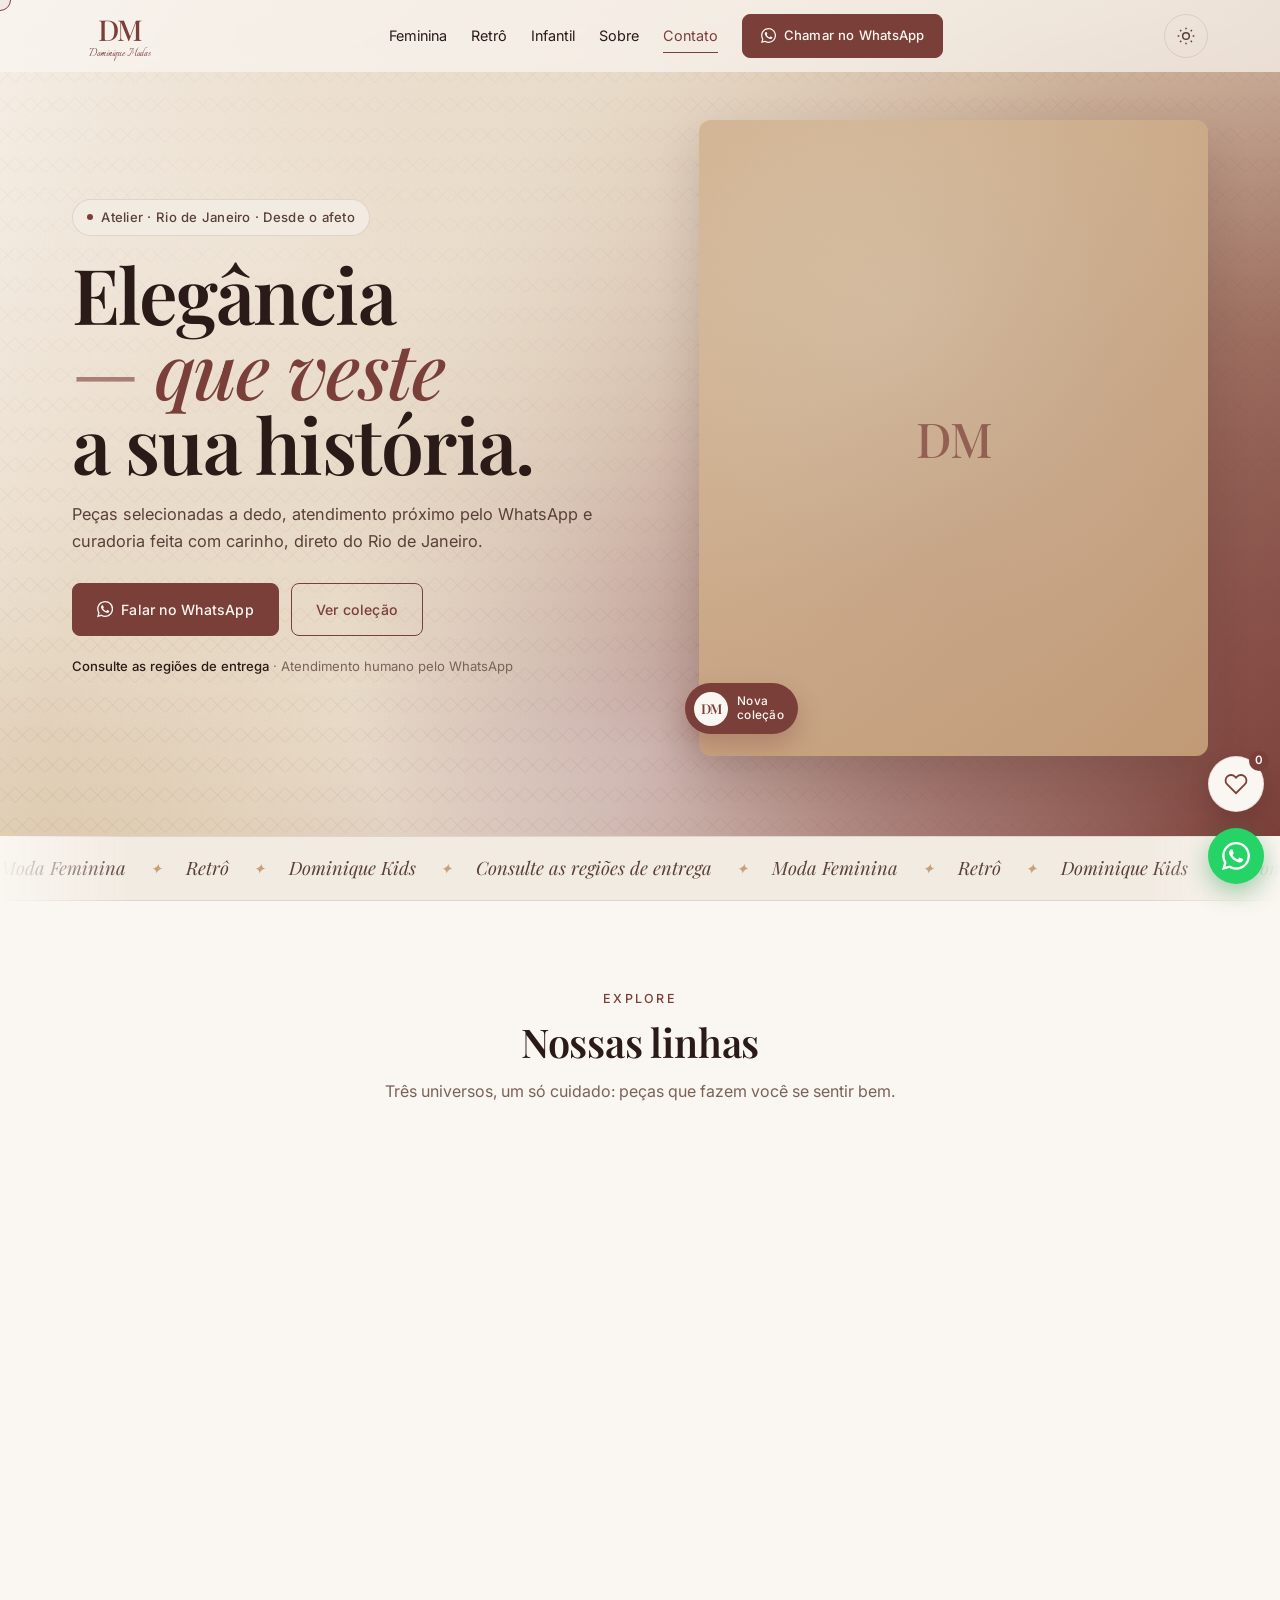
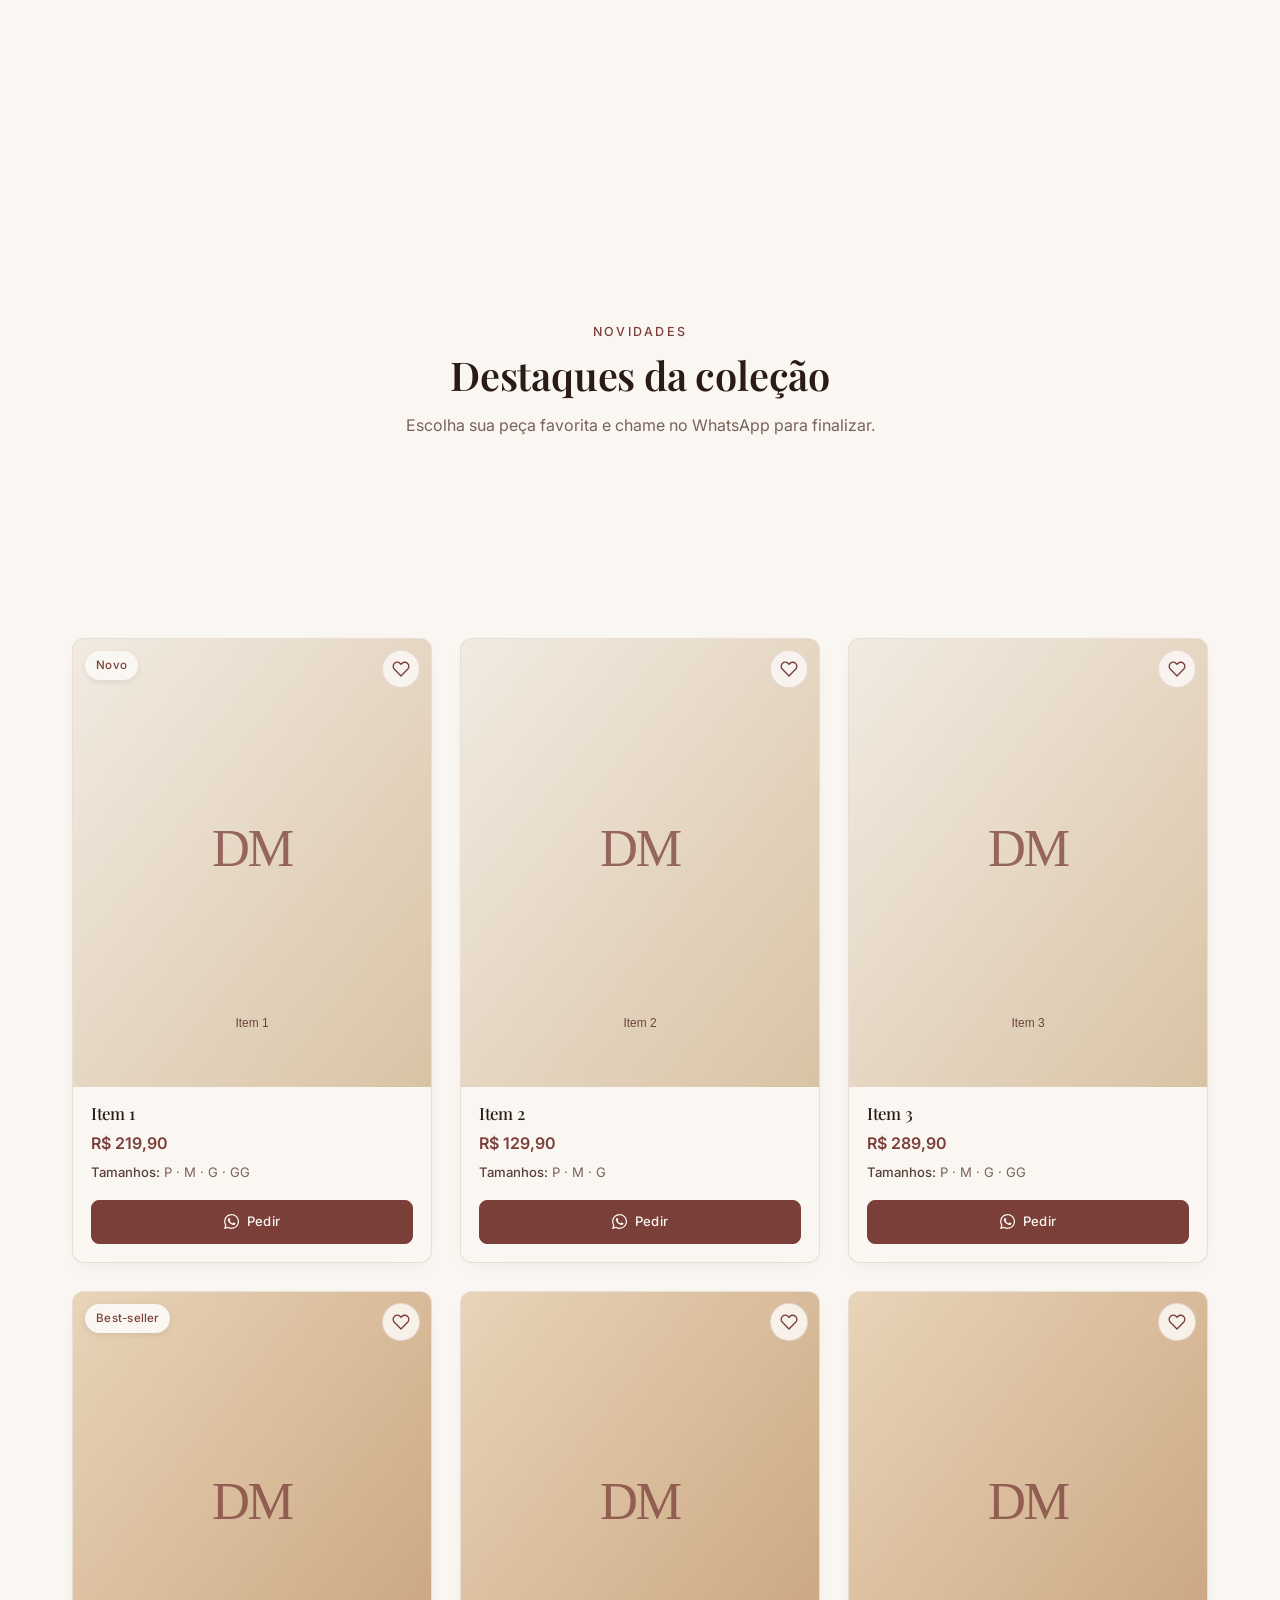
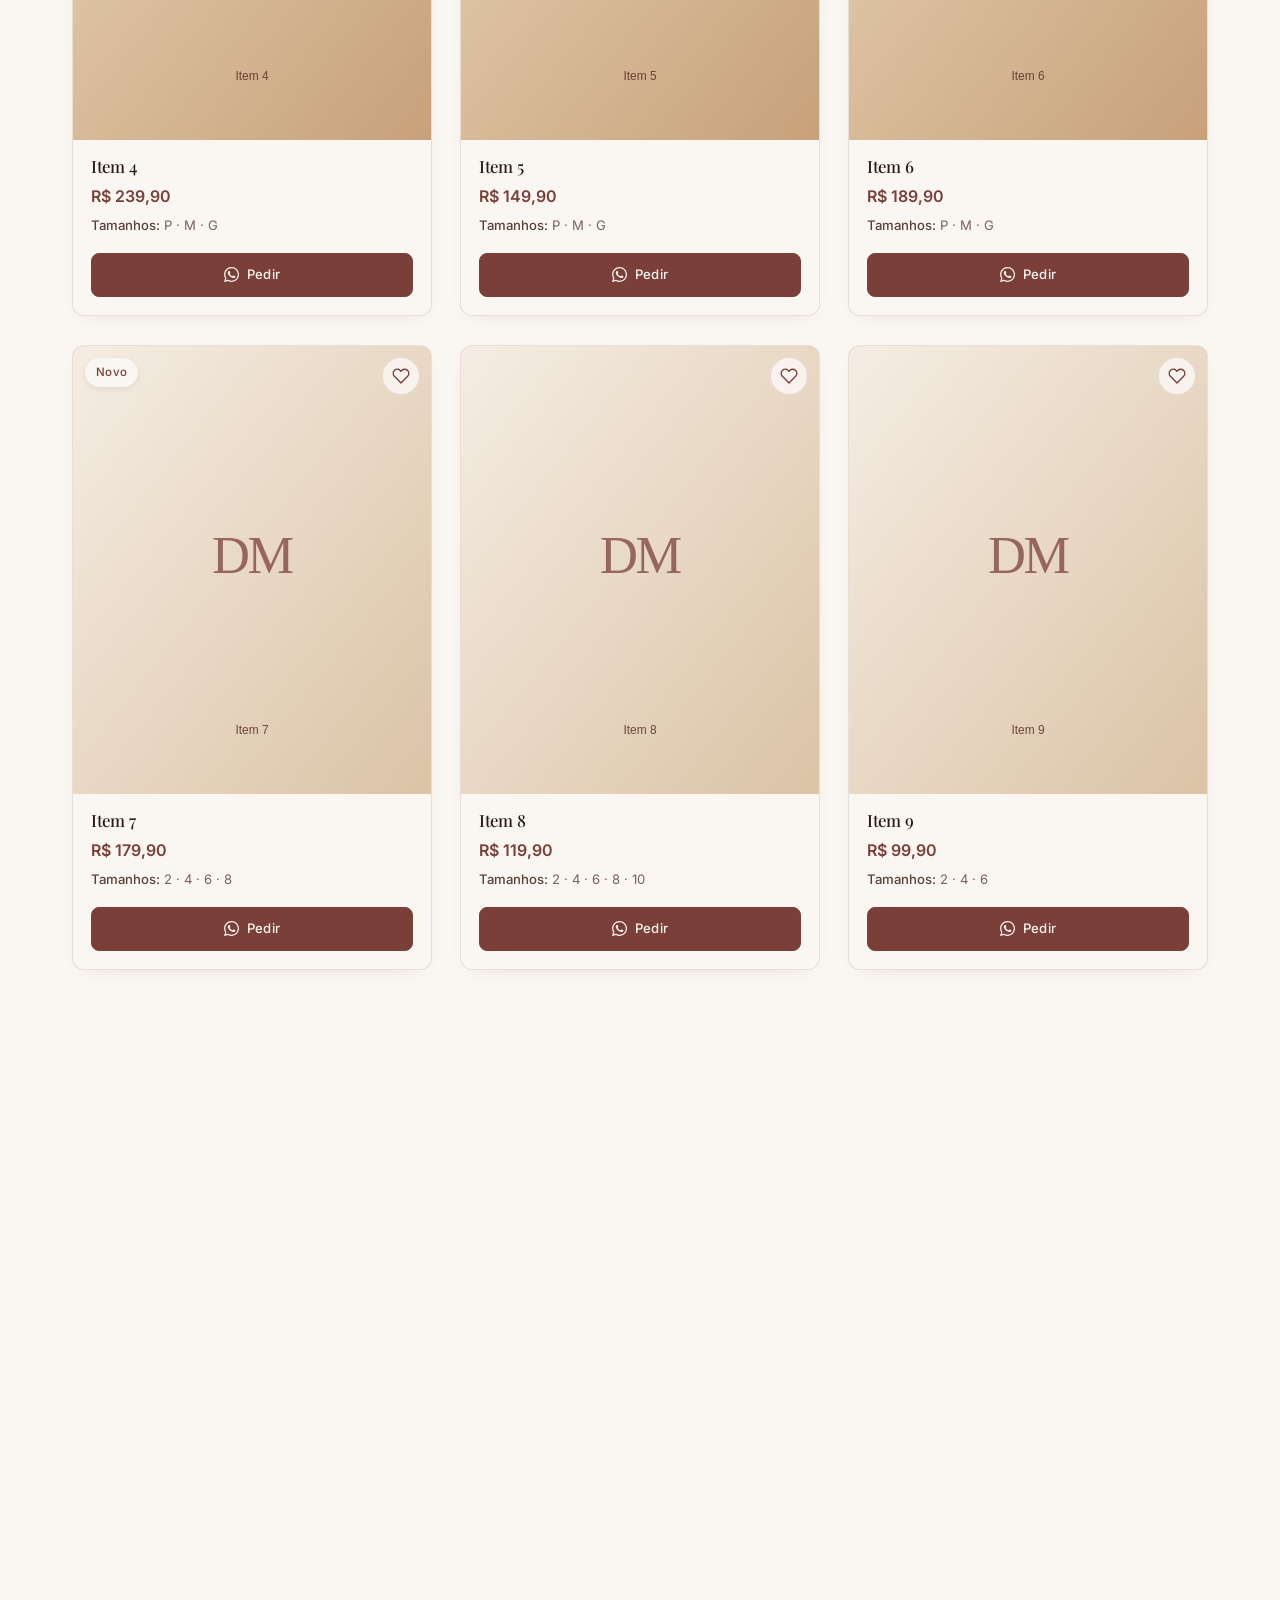
==== index.html @ 95601911 "Atualização 0.2" ====
<!DOCTYPE html>
<html lang="pt-BR" class="no-js">
<head>
  <meta charset="UTF-8">
  <meta name="viewport" content="width=device-width, initial-scale=1">
  <meta name="theme-color" content="#7B3F3A">

  <!-- CHECKLIST ANTES DE PUBLICAR
       [ ] Número do WhatsApp confirmado: (21) 98951-2181
       [ ] Fotos reais em /assets/ (WebP)
       [ ] products.json preenchido
       [ ] Depoimentos reais em #depoimentos
       [ ] Feed do Instagram com 6 fotos reais em #instagram
       [ ] Horário de atendimento em #contato
       [ ] Domínio próprio no canonical, OG e JSON-LD -->

  <title>Dominique Modas — Moda Feminina, Retrô e Kids no Rio de Janeiro</title>
  <meta name="description" content="Peças selecionadas de moda feminina, retrô e infantil. Atendimento próximo pelo WhatsApp e entrega sob consulta. Rio de Janeiro — RJ.">
  <link rel="canonical" href="https://camposeb.github.io/Dominique/">

  <link rel="icon" type="image/svg+xml" href="data:image/svg+xml,%3Csvg xmlns='http://www.w3.org/2000/svg' viewBox='0 0 64 64'%3E%3Crect width='64' height='64' rx='8' fill='%237B3F3A'/%3E%3Ctext x='32' y='42' text-anchor='middle' font-family='Georgia,serif' font-size='28' font-weight='600' fill='%23FAF6F1' letter-spacing='-1'%3EDM%3C/text%3E%3C/svg%3E">
  <link rel="apple-touch-icon" href="data:image/svg+xml,%3Csvg xmlns='http://www.w3.org/2000/svg' viewBox='0 0 64 64'%3E%3Crect width='64' height='64' rx='8' fill='%237B3F3A'/%3E%3Ctext x='32' y='42' text-anchor='middle' font-family='Georgia,serif' font-size='28' font-weight='600' fill='%23FAF6F1' letter-spacing='-1'%3EDM%3C/text%3E%3C/svg%3E">

  <!-- Open Graph / Facebook / WhatsApp -->
  <meta property="og:type" content="website">
  <meta property="og:locale" content="pt_BR">
  <meta property="og:site_name" content="Dominique Modas">
  <meta property="og:title" content="Dominique Modas — Elegância que veste a sua história">
  <meta property="og:description" content="Moda feminina, retrô e infantil com atendimento próximo pelo WhatsApp. Consulte as regiões de entrega.">
  <meta property="og:image" content="https://camposeb.github.io/Dominique/assets/og-dominique.jpg">
  <meta property="og:image:width" content="1200">
  <meta property="og:image:height" content="630">
  <meta property="og:url" content="https://camposeb.github.io/Dominique/">
  
  <!-- Twitter / X -->
  <meta name="twitter:card" content="summary_large_image">
  <meta name="twitter:title" content="Dominique Modas — Moda Feminina, Retrô e Kids">
  <meta name="twitter:description" content="Peças selecionadas, atendimento próximo e entrega sob consulta.">
  <meta name="twitter:image" content="https://camposeb.github.io/Dominique/assets/og-dominique.jpg">

  <link rel="preload" as="image" href="assets/hero.webp" fetchpriority="high">

  <link rel="preconnect" href="https://fonts.googleapis.com">
  <link rel="preconnect" href="https://fonts.gstatic.com" crossorigin>
  <link href="https://fonts.googleapis.com/css2?family=Italianno&family=Inter:wght@300;400;500;600&family=Playfair+Display:ital,wght@0,400;0,500;0,600;0,700;1,400;1,500&display=swap" rel="stylesheet">

  <link rel="stylesheet" href="style.css">
  <link rel="stylesheet" href="performance.css">

    <script>
    (function () {
      // Padrão: sempre claro, a menos que o usuário já tenha escolhido escuro antes
      var t = localStorage.getItem('dm-theme');
      if (t === 'dark') {
        document.documentElement.setAttribute('data-theme', 'dark');
      }
      document.documentElement.classList.replace('no-js', 'js');
    })();
  </script>

  <script type="application/ld+json">
  {
    "@context": "https://schema.org",
    "@type": "ClothingStore",
    "name": "Dominique Modas",
    "alternateName": "Dominique Kids",
    "description": "Loja de moda feminina, retrô e infantil. Atendimento pelo WhatsApp e entrega sob consulta.",
    "url": "https://camposeb.github.io/Dominique/",
    "telephone": "+55 21 98951-2181",
    "image": "https://camposeb.github.io/Dominique/assets/og-dominique.jpg",
    "address": {
      "@type": "PostalAddress",
      "addressLocality": "Rio de Janeiro",
      "addressRegion": "RJ",
      "addressCountry": "BR"
    },
    "areaServed": "BR",
    "sameAs": [
      "https://www.instagram.com/dominique.modas/",
      "https://www.facebook.com/dominiquekids"
    ]
  }
  </script>
</head>
<body>

<a class="skip-link" href="#conteudo">Ir para o conteúdo</a>

<div class="progress" id="progress" aria-hidden="true"></div>

<div class="cursor" id="cursor" aria-hidden="true">
  <span class="cursor__label"></span>
</div>

<!-- ===== HEADER ===== -->
<header class="header" id="topo">
  <div class="container header__inner">
    <a href="#inicio" class="brand" aria-label="Dominique Modas — voltar ao início">
      <svg class="brand__mark" viewBox="0 0 140 84" aria-hidden="true" focusable="false">
        <defs>
          <linearGradient id="metal-grad" x1="0" y1="0" x2="0" y2="1">
            <stop offset="0"   stop-color="#F0D3B0"/>
            <stop offset=".45" stop-color="#C9A377"/>
            <stop offset="1"   stop-color="#8A5C3F"/>
          </linearGradient>
        </defs>
        <text x="70" y="50" text-anchor="middle" class="brand__dm" fill="url(#metal-grad)">DM</text>
        <text x="70" y="72" text-anchor="middle" class="brand__script">Dominique Modas</text>
      </svg>
    </a>

    <nav class="nav" id="menu" aria-label="Menu principal">
      <ul class="nav__list">
        <li><a href="#produtos" data-goto-cat="feminina" data-nav>Feminina</a></li>
        <li><a href="#produtos" data-goto-cat="retro" data-nav>Retrô</a></li>
        <li><a href="#produtos" data-goto-cat="infantil" data-nav>Infantil</a></li>
        <li><a href="#sobre" data-nav>Sobre</a></li>
        <li><a href="#contato" data-nav>Contato</a></li>
      </ul>
      <a class="btn btn--primary nav__cta" href="https://wa.me/5521989512181"
         data-wa data-wa-mensagem="Olá! Vi o site da Dominique Modas e gostaria de saber mais."
         target="_blank" rel="noopener noreferrer">
        <svg class="icone-wa" aria-hidden="true" viewBox="0 0 24 24"><path fill="currentColor" d="M17.47 14.38c-.3-.15-1.76-.87-2.03-.97-.27-.1-.47-.15-.67.15-.2.3-.77.97-.94 1.16-.17.2-.35.22-.64.08-.3-.15-1.25-.46-2.39-1.48-.88-.79-1.48-1.76-1.65-2.06-.17-.3-.02-.46.13-.6.13-.14.3-.35.45-.52.15-.17.2-.3.3-.5.1-.2.05-.37-.03-.52-.07-.15-.67-1.61-.92-2.21-.24-.58-.49-.5-.67-.51-.17-.01-.37-.01-.57-.01-.2 0-.52.07-.79.37-.27.3-1.04 1.02-1.04 2.48 0 1.46 1.07 2.88 1.21 3.07.15.2 2.1 3.2 5.08 4.49.71.31 1.26.49 1.69.62.71.23 1.36.2 1.87.12.57-.09 1.76-.72 2.01-1.41.25-.7.25-1.29.17-1.41-.07-.12-.27-.2-.57-.35M12.05 21.79h-.01a9.87 9.87 0 0 1-5.03-1.38l-.36-.21-3.74.98 1-3.65-.24-.37a9.86 9.86 0 0 1-1.51-5.26c0-5.45 4.44-9.88 9.89-9.88 2.64 0 5.12 1.03 6.99 2.9a9.83 9.83 0 0 1 2.89 6.99c0 5.45-4.44 9.88-9.88 9.88m8.41-18.3A11.82 11.82 0 0 0 12.05 0C5.5 0 .16 5.34.16 11.9c0 2.1.55 4.14 1.59 5.94L.06 24l6.31-1.65a11.88 11.88 0 0 0 5.68 1.45h.01c6.55 0 11.89-5.34 11.89-11.9a11.82 11.82 0 0 0-3.48-8.41"/></svg>
        Chamar no WhatsApp
      </a>
    </nav>

    <div class="header__actions">
      <button class="theme-toggle" id="theme-toggle" type="button"
              aria-label="Alternar tema claro e escuro" aria-pressed="false">
        <svg class="icon-sun" viewBox="0 0 24 24" fill="none" stroke="currentColor" stroke-width="1.8" aria-hidden="true"><circle cx="12" cy="12" r="4"/><path d="M12 2v2M12 20v2M4.9 4.9l1.4 1.4M17.7 17.7l1.4 1.4M2 12h2M20 12h2M4.9 19.1l1.4-1.4M17.7 6.3l1.4-1.4"/></svg>
        <svg class="icon-moon" viewBox="0 0 24 24" fill="none" stroke="currentColor" stroke-width="1.8" aria-hidden="true"><path d="M21 12.8A9 9 0 1 1 11.2 3a7 7 0 0 0 9.8 9.8z"/></svg>
      </button>

      <button class="menu-toggle" type="button" aria-expanded="false" aria-controls="menu" aria-label="Abrir menu">
        <span></span><span></span><span></span>
      </button>
    </div>
  </div>
</header>

<main id="conteudo">

  <!-- ===== HERO ===== -->
  <section class="hero" id="inicio">
    <canvas class="silk-canvas" id="silk-canvas" aria-hidden="true"></canvas>
    <div class="hero__fallback" aria-hidden="true"></div>
    <div class="hero__veil" aria-hidden="true"></div>

    <div class="container hero__grid">
      <div class="hero__text">
        <p class="hero__eyebrow">
          <span class="dot" aria-hidden="true"></span>
          Atelier · Rio de Janeiro · Desde o afeto
        </p>
        <h1 class="hero__title">
          <span class="hero__line">Elegância</span>
          <span class="hero__line hero__line--italic">que veste</span>
          <span class="hero__line">a sua história.</span>
        </h1>
        <p class="hero__sub">
          Peças selecionadas a dedo, atendimento próximo pelo WhatsApp e curadoria
          feita com carinho, direto do Rio de Janeiro.
        </p>
        <div class="hero__actions">
          <a class="btn btn--primary" href="https://wa.me/5521989512181"
             data-wa data-wa-mensagem="Olá! Vi o site da Dominique Modas e gostaria de saber mais sobre as peças."
             target="_blank" rel="noopener noreferrer">
            <svg class="icone-wa" aria-hidden="true" viewBox="0 0 24 24"><path fill="currentColor" d="M17.47 14.38c-.3-.15-1.76-.87-2.03-.97-.27-.1-.47-.15-.67.15-.2.3-.77.97-.94 1.16-.17.2-.35.22-.64.08-.3-.15-1.25-.46-2.39-1.48-.88-.79-1.48-1.76-1.65-2.06-.17-.3-.02-.46.13-.6.13-.14.3-.35.45-.52.15-.17.2-.3.3-.5.1-.2.05-.37-.03-.52-.07-.15-.67-1.61-.92-2.21-.24-.58-.49-.5-.67-.51-.17-.01-.37-.01-.57-.01-.2 0-.52.07-.79.37-.27.3-1.04 1.02-1.04 2.48 0 1.46 1.07 2.88 1.21 3.07.15.2 2.1 3.2 5.08 4.49.71.31 1.26.49 1.69.62.71.23 1.36.2 1.87.12.57-.09 1.76-.72 2.01-1.41.25-.7.25-1.29.17-1.41-.07-.12-.27-.2-.57-.35M12.05 21.79h-.01a9.87 9.87 0 0 1-5.03-1.38l-.36-.21-3.74.98 1-3.65-.24-.37a9.86 9.86 0 0 1-1.51-5.26c0-5.45 4.44-9.88 9.89-9.88 2.64 0 5.12 1.03 6.99 2.9a9.83 9.83 0 0 1 2.89 6.99c0 5.45-4.44 9.88-9.88 9.88m8.41-18.3A11.82 11.82 0 0 0 12.05 0C5.5 0 .16 5.34.16 11.9c0 2.1.55 4.14 1.59 5.94L.06 24l6.31-1.65a11.88 11.88 0 0 0 5.68 1.45h.01c6.55 0 11.89-5.34 11.89-11.9a11.82 11.82 0 0 0-3.48-8.41"/></svg>
            Falar no WhatsApp
          </a>
          <a class="btn btn--ghost" href="#produtos">Ver coleção</a>
        </div>
        <p class="hero__note">
          <strong>Consulte as regiões de entrega</strong> · Atendimento humano pelo WhatsApp
        </p>
      </div>

      <div class="hero__media">
        <div class="hero__photo">
          <img src="assets/hero.webp" alt="Seleção de peças da Dominique Modas sobre fundo neutro"
               width="800" height="1000" fetchpriority="high" decoding="async"
               onerror="this.parentElement.classList.add('is-fallback');this.remove();">
        </div>
        <div class="hero__badge" aria-hidden="true">
          <span class="hero__badge-dm">DM</span>
          <span class="hero__badge-txt">Nova<br>coleção</span>
        </div>
      </div>
    </div>
  </section>

  <!-- Marquee -->
  <div class="marquee" aria-hidden="true">
    <div class="marquee__track">
      <span>Moda Feminina</span><span class="sep">✦</span>
      <span>Retrô</span><span class="sep">✦</span>
      <span>Dominique Kids</span><span class="sep">✦</span>
      <span>Consulte as regiões de entrega</span><span class="sep">✦</span>
      <span>Moda Feminina</span><span class="sep">✦</span>
      <span>Retrô</span><span class="sep">✦</span>
      <span>Dominique Kids</span><span class="sep">✦</span>
      <span>Consulte as regiões de entrega</span><span class="sep">✦</span>
    </div>
  </div>

  <!-- ===== CATEGORIAS ===== -->
  <section class="categories" id="categorias">
    <div class="container">
      <header class="section-head reveal">
        <p class="section-eyebrow">Explore</p>
        <h2 class="section-title">Nossas linhas</h2>
        <p class="section-sub">Três universos, um só cuidado: peças que fazem você se sentir bem.</p>
      </header>

      <div class="categories__grid">
        <a class="cat-card reveal" href="#produtos" data-goto-cat="feminina">
          <div class="cat-card__media">
            <img src="assets/cat-feminina.webp" alt="Moda feminina"
                 width="600" height="750" loading="lazy" decoding="async"
                 onerror="this.parentElement.classList.add('is-fallback');this.remove();">
          </div>
          <div class="cat-card__body">
            <span class="cat-card__label">01 — Feminina</span>
            <h3 class="cat-card__title">Moda Feminina</h3>
            <p class="cat-card__desc">Peças atemporais para o dia a dia e ocasiões especiais.</p>
            <span class="cat-card__arrow" aria-hidden="true">→</span>
          </div>
        </a>

        <a class="cat-card reveal" href="#produtos" data-goto-cat="retro">
          <div class="cat-card__media">
            <img src="assets/cat-retro.webp" alt="Moda retrô"
                 width="600" height="750" loading="lazy" decoding="async"
                 onerror="this.parentElement.classList.add('is-fallback');this.remove();">
          </div>
          <div class="cat-card__body">
            <span class="cat-card__label">02 — Retrô</span>
            <h3 class="cat-card__title">Moda Retrô</h3>
            <p class="cat-card__desc">Inspiração anos 50, 60 e 70 com toque contemporâneo.</p>
            <span class="cat-card__arrow" aria-hidden="true">→</span>
          </div>
        </a>

        <a class="cat-card reveal" href="#produtos" data-goto-cat="infantil">
          <div class="cat-card__media">
            <img src="assets/cat-infantil.webp" alt="Moda infantil Dominique Kids"
                 width="600" height="750" loading="lazy" decoding="async"
                 onerror="this.parentElement.classList.add('is-fallback');this.remove();">
          </div>
          <div class="cat-card__body">
            <span class="cat-card__label">03 — Kids</span>
            <h3 class="cat-card__title">Dominique Kids</h3>
            <p class="cat-card__desc">Conforto e charme para os pequenos brilharem.</p>
            <span class="cat-card__arrow" aria-hidden="true">→</span>
          </div>
        </a>
      </div>
    </div>
  </section>

  <!-- ===== PRODUTOS ===== -->
  <section class="products" id="produtos">
    <div class="container">
      <header class="section-head reveal">
        <p class="section-eyebrow">Novidades</p>
        <h2 class="section-title">Destaques da coleção</h2>
        <p class="section-sub">Escolha sua peça favorita e chame no WhatsApp para finalizar.</p>
      </header>

      <div class="filters reveal" role="group" aria-label="Filtros de produtos">
        <div class="filters__group">
          <span class="filters__label" id="filtro-cat">Categoria</span>
          <div class="filters__pills" role="group" aria-labelledby="filtro-cat">
            <button class="pill is-active" type="button" data-cat="all" aria-pressed="true">Todos</button>
            <button class="pill" type="button" data-cat="feminina" aria-pressed="false">Feminina</button>
            <button class="pill" type="button" data-cat="retro" aria-pressed="false">Retrô</button>
            <button class="pill" type="button" data-cat="infantil" aria-pressed="false">Infantil</button>
          </div>
        </div>
        <div class="filters__group">
          <span class="filters__label" id="filtro-tam">Tamanho</span>
          <div class="filters__pills" role="group" aria-labelledby="filtro-tam">
            <button class="pill pill--sm is-active" type="button" data-size="all" aria-pressed="true">Todos</button>
            <button class="pill pill--sm" type="button" data-size="P" aria-pressed="false">P</button>
            <button class="pill pill--sm" type="button" data-size="M" aria-pressed="false">M</button>
            <button class="pill pill--sm" type="button" data-size="G" aria-pressed="false">G</button>
            <button class="pill pill--sm" type="button" data-size="GG" aria-pressed="false">GG</button>
            <button class="pill pill--sm" type="button" data-size="2" aria-pressed="false">2</button>
            <button class="pill pill--sm" type="button" data-size="4" aria-pressed="false">4</button>
            <button class="pill pill--sm" type="button" data-size="6" aria-pressed="false">6</button>
            <button class="pill pill--sm" type="button" data-size="8" aria-pressed="false">8</button>
            <button class="pill pill--sm" type="button" data-size="10" aria-pressed="false">10</button>
          </div>
        </div>
        <p class="filters__count" id="contador" aria-live="polite"></p>
      </div>

      <div class="products__grid" id="products-grid"></div>
      <p class="products__empty" id="vazio" hidden>
        Nenhuma peça combina com esses filtros.
        <button type="button" class="link" data-reset>Limpar filtros</button>
      </p>
    </div>
  </section>

  <!-- ===== LOOKBOOK ===== -->
  <section class="lookbook" id="lookbook">
    <div class="container lookbook__head reveal">
      <p class="section-eyebrow">Lookbook</p>
      <h2 class="section-title section-title--left">Histórias da coleção</h2>
      <p class="section-sub section-sub--left">Arraste para o lado e descubra cada capítulo.</p>
    </div>

    <div class="lookbook__track" id="lookbook-track">
      <article class="look reveal">
        <div class="look__media">
          <img src="assets/look-1.webp" alt="Look editorial 01"
               width="800" height="1000" loading="lazy" decoding="async"
               onerror="this.parentElement.classList.add('is-fallback');this.remove();">
        </div>
        <div class="look__caption">
          <span class="look__num">01</span>
          <p class="look__name">Look 01</p>
          <a class="look__cta" href="https://wa.me/5521989512181"
             data-wa data-wa-mensagem="Olá! Vi o lookbook da Dominique Modas e gostaria de saber mais sobre o Look 01."
             target="_blank" rel="noopener noreferrer">Pedir essa peça →</a>
        </div>
      </article>

      <article class="look reveal">
        <div class="look__media">
          <img src="assets/look-2.webp" alt="Look editorial 02"
               width="800" height="1000" loading="lazy" decoding="async"
               onerror="this.parentElement.classList.add('is-fallback');this.remove();">
        </div>
        <div class="look__caption">
          <span class="look__num">02</span>
          <p class="look__name">Look 02</p>
          <a class="look__cta" href="https://wa.me/5521989512181"
             data-wa data-wa-mensagem="Olá! Vi o lookbook da Dominique Modas e gostaria de saber mais sobre o Look 02."
             target="_blank" rel="noopener noreferrer">Pedir essa peça →</a>
        </div>
      </article>

      <article class="look reveal">
        <div class="look__media">
          <img src="assets/look-3.webp" alt="Look editorial 03"
               width="800" height="1000" loading="lazy" decoding="async"
               onerror="this.parentElement.classList.add('is-fallback');this.remove();">
        </div>
        <div class="look__caption">
          <span class="look__num">03</span>
          <p class="look__name">Look 03</p>
          <a class="look__cta" href="https://wa.me/5521989512181"
             data-wa data-wa-mensagem="Olá! Vi o lookbook da Dominique Modas e gostaria de saber mais sobre o Look 03."
             target="_blank" rel="noopener noreferrer">Pedir essa peça →</a>
        </div>
      </article>

      <article class="look reveal">
        <div class="look__media">
          <img src="assets/look-4.webp" alt="Look editorial 04"
               width="800" height="1000" loading="lazy" decoding="async"
               onerror="this.parentElement.classList.add('is-fallback');this.remove();">
        </div>
        <div class="look__caption">
          <span class="look__num">04</span>
          <p class="look__name">Look 04</p>
          <a class="look__cta" href="https://wa.me/5521989512181"
             data-wa data-wa-mensagem="Olá! Vi o lookbook da Dominique Modas e gostaria de saber mais sobre o Look 04."
             target="_blank" rel="noopener noreferrer">Pedir essa peça →</a>
        </div>
      </article>
    </div>
    <div class="lookbook__hint" aria-hidden="true">← Arraste →</div>
  </section>

  <!-- ===== SOBRE ===== -->
  <section class="about" id="sobre">
    <div class="container about__grid">
      <div class="about__media reveal">
        <img src="assets/sobre.webp" alt="Detalhe de tecido e costura fina"
             width="700" height="875" loading="lazy" decoding="async"
             onerror="this.parentElement.classList.add('is-fallback');this.remove();">
      </div>
      <div class="about__text reveal">
        <p class="section-eyebrow">Nossa história</p>
        <h2 class="section-title section-title--left">Feita com cuidado, peça por peça.</h2>
        <p>
          A Dominique Modas nasceu do desejo de vestir bem com afeto. Cada peça é
          escolhida pensando em quem vai usá-la: no caimento, na qualidade do tecido
          e na história que ela vai contar.
        </p>
        <p>
          Do Rio de Janeiro, atendemos clientes com um atendimento próximo —
          da escolha do tamanho à combinação do envio com você.
        </p>
        <ul class="values">
          <li>
            <span class="values__num" aria-hidden="true">01</span>
            <div>
              <strong>Curadoria próxima</strong>
              <p>Você fala com a gente pelo WhatsApp. Sem robô, sem complicação.</p>
            </div>
          </li>
          <li>
            <span class="values__num" aria-hidden="true">02</span>
            <div>
              <strong>Peças selecionadas</strong>
              <p>Cada item da coleção passa pelo nosso olhar antes de chegar até você.</p>
            </div>
          </li>
          <li>
            <span class="values__num" aria-hidden="true">03</span>
            <div>
              <strong>Entrega sob consulta</strong>
              <p>Consulte pelo WhatsApp as regiões atendidas e as condições de envio.</p>
            </div>
          </li>
        </ul>
      </div>
    </div>
  </section>

  <!-- ===== COMO COMPRAR ===== -->
  <section class="how" id="como">
    <div class="container">
      <header class="section-head reveal">
        <p class="section-eyebrow">Simples assim</p>
        <h2 class="section-title">Como comprar</h2>
        <p class="section-sub">Do escolher ao receber, em três passos.</p>
      </header>
      <ol class="steps">
        <li class="step reveal">
          <span class="step__num" aria-hidden="true">01</span>
          <h3 class="step__title">Escolha suas peças</h3>
          <p class="step__desc">Navegue pela coleção e anote as peças que ama — com o tamanho desejado.</p>
        </li>
        <li class="step reveal">
          <span class="step__num" aria-hidden="true">02</span>
          <h3 class="step__title">Chame no WhatsApp</h3>
          <p class="step__desc">Clique em "Pedir no WhatsApp" ou mande uma mensagem contando o que você quer.</p>
        </li>
        <li class="step reveal">
          <span class="step__num" aria-hidden="true">03</span>
          <h3 class="step__title">Receba em casa</h3>
          <p class="step__desc">Combinamos pagamento e envio. Sua peça chega embalada e pronta para usar.</p>
        </li>
      </ol>
    </div>
  </section>

  <!-- ===== DEPOIMENTOS ===== -->
  <section class="testimonials" id="depoimentos">
    <div class="container">
      <header class="section-head reveal">
        <p class="section-eyebrow">Quem já comprou</p>
        <h2 class="section-title">O que dizem por aí</h2>
      </header>
      <div class="testimonials__track" id="testimonials-track">
        <figure class="testimonial reveal">
          <blockquote>"[EDITAR AQUI — depoimento real de cliente]"</blockquote>
          <figcaption>— [Nome da cliente], [cidade]</figcaption>
        </figure>
        <figure class="testimonial reveal">
          <blockquote>"[EDITAR AQUI — depoimento real de cliente]"</blockquote>
          <figcaption>— [Nome da cliente], [cidade]</figcaption>
        </figure>
        <figure class="testimonial reveal">
          <blockquote>"[EDITAR AQUI — depoimento real de cliente]"</blockquote>
          <figcaption>— [Nome da cliente], [cidade]</figcaption>
        </figure>
      </div>
    </div>
  </section>

  <!-- ===== INSTAGRAM ===== -->
  <section class="insta" id="instagram">
    <div class="container">
      <header class="section-head reveal">
        <p class="section-eyebrow">Nos bastidores</p>
        <h2 class="section-title">Siga @dominique.modas</h2>
        <p class="section-sub">Novidades, lançamentos e looks do dia no Instagram.</p>
      </header>
      <div class="insta__grid">
        <a class="insta__item reveal" href="https://www.instagram.com/dominique.modas/" target="_blank" rel="noopener noreferrer" aria-label="Ver no Instagram">
          <img src="assets/insta-1.webp" alt="Post do Instagram Dominique Modas" loading="lazy" decoding="async" width="400" height="400" onerror="this.parentElement.classList.add('is-fallback');this.remove();">
          <span class="insta__icon" aria-hidden="true">◎</span>
        </a>
        <a class="insta__item reveal" href="https://www.instagram.com/dominique.modas/" target="_blank" rel="noopener noreferrer" aria-label="Ver no Instagram">
          <img src="assets/insta-2.webp" alt="Post do Instagram Dominique Modas" loading="lazy" decoding="async" width="400" height="400" onerror="this.parentElement.classList.add('is-fallback');this.remove();">
          <span class="insta__icon" aria-hidden="true">◎</span>
        </a>
        <a class="insta__item reveal" href="https://www.instagram.com/dominique.modas/" target="_blank" rel="noopener noreferrer" aria-label="Ver no Instagram">
          <img src="assets/insta-3.webp" alt="Post do Instagram Dominique Modas" loading="lazy" decoding="async" width="400" height="400" onerror="this.parentElement.classList.add('is-fallback');this.remove();">
          <span class="insta__icon" aria-hidden="true">◎</span>
        </a>
        <a class="insta__item reveal" href="https://www.instagram.com/dominique.modas/" target="_blank" rel="noopener noreferrer" aria-label="Ver no Instagram">
          <img src="assets/insta-4.webp" alt="Post do Instagram Dominique Modas" loading="lazy" decoding="async" width="400" height="400" onerror="this.parentElement.classList.add('is-fallback');this.remove();">
          <span class="insta__icon" aria-hidden="true">◎</span>
        </a>
        <a class="insta__item reveal" href="https://www.instagram.com/dominique.modas/" target="_blank" rel="noopener noreferrer" aria-label="Ver no Instagram">
          <img src="assets/insta-5.webp" alt="Post do Instagram Dominique Modas" loading="lazy" decoding="async" width="400" height="400" onerror="this.parentElement.classList.add('is-fallback');this.remove();">
          <span class="insta__icon" aria-hidden="true">◎</span>
        </a>
        <a class="insta__item reveal" href="https://www.instagram.com/dominique.modas/" target="_blank" rel="noopener noreferrer" aria-label="Ver no Instagram">
          <img src="assets/insta-6.webp" alt="Post do Instagram Dominique Modas" loading="lazy" decoding="async" width="400" height="400" onerror="this.parentElement.classList.add('is-fallback');this.remove();">
          <span class="insta__icon" aria-hidden="true">◎</span>
        </a>
      </div>
    </div>
  </section>

  <!-- ===== CONTATO ===== -->
  <section class="contact" id="contato">
    <div class="container contact__grid">
      <div class="contact__text reveal">
        <p class="section-eyebrow">Fale com a gente</p>
        <h2 class="section-title section-title--left">Vamos conversar sobre o seu próximo look?</h2>
        <p>Chame no WhatsApp para tirar dúvidas, ver mais fotos ou fechar o pedido. A gente responde com carinho.</p>
        <a class="btn btn--primary btn--lg" href="https://wa.me/5521989512181"
           data-wa data-wa-mensagem="Olá! Vi o site da Dominique Modas e gostaria de conversar sobre uma peça."
           target="_blank" rel="noopener noreferrer">
          <svg class="icone-wa" aria-hidden="true" viewBox="0 0 24 24"><path fill="currentColor" d="M17.47 14.38c-.3-.15-1.76-.87-2.03-.97-.27-.1-.47-.15-.67.15-.2.3-.77.97-.94 1.16-.17.2-.35.22-.64.08-.3-.15-1.25-.46-2.39-1.48-.88-.79-1.48-1.76-1.65-2.06-.17-.3-.02-.46.13-.6.13-.14.3-.35.45-.52.15-.17.2-.3.3-.5.1-.2.05-.37-.03-.52-.07-.15-.67-1.61-.92-2.21-.24-.58-.49-.5-.67-.51-.17-.01-.37-.01-.57-.01-.2 0-.52.07-.79.37-.27.3-1.04 1.02-1.04 2.48 0 1.46 1.07 2.88 1.21 3.07.15.2 2.1 3.2 5.08 4.49.71.31 1.26.49 1.69.62.71.23 1.36.2 1.87.12.57-.09 1.76-.72 2.01-1.41.25-.7.25-1.29.17-1.41-.07-.12-.27-.2-.57-.35M12.05 21.79h-.01a9.87 9.87 0 0 1-5.03-1.38l-.36-.21-3.74.98 1-3.65-.24-.37a9.86 9.86 0 0 1-1.51-5.26c0-5.45 4.44-9.88 9.89-9.88 2.64 0 5.12 1.03 6.99 2.9a9.83 9.83 0 0 1 2.89 6.99c0 5.45-4.44 9.88-9.88 9.88m8.41-18.3A11.82 11.82 0 0 0 12.05 0C5.5 0 .16 5.34.16 11.9c0 2.1.55 4.14 1.59 5.94L.06 24l6.31-1.65a11.88 11.88 0 0 0 5.68 1.45h.01c6.55 0 11.89-5.34 11.89-11.9a11.82 11.82 0 0 0-3.48-8.41"/></svg>
          Chamar no WhatsApp
        </a>
      </div>

      <ul class="contact__list reveal">
        <li>
          <span class="contact__icon" aria-hidden="true">
            <svg viewBox="0 0 24 24" fill="none" stroke="currentColor" stroke-width="1.6" stroke-linecap="round" stroke-linejoin="round"><path d="M22 16.9v3a2 2 0 0 1-2.2 2 19.8 19.8 0 0 1-8.6-3.1 19.5 19.5 0 0 1-6-6A19.8 19.8 0 0 1 2.1 4.2 2 2 0 0 1 4.1 2h3a2 2 0 0 1 2 1.7c.1 1 .4 1.9.7 2.8a2 2 0 0 1-.5 2.1L8 10a16 16 0 0 0 6 6l1.4-1.3a2 2 0 0 1 2.1-.5c.9.3 1.8.6 2.8.7a2 2 0 0 1 1.7 2z"/></svg>
          </span>
          <div><strong>WhatsApp</strong><a href="https://wa.me/5521989512181" target="_blank" rel="noopener noreferrer">(21) 98951-2181</a></div>
        </li>
        <li>
          <span class="contact__icon" aria-hidden="true">
            <svg viewBox="0 0 24 24" fill="none" stroke="currentColor" stroke-width="1.6" stroke-linecap="round" stroke-linejoin="round"><rect x="3" y="3" width="18" height="18" rx="5"/><circle cx="12" cy="12" r="4"/><circle cx="17" cy="7" r="1" fill="currentColor" stroke="none"/></svg>
          </span>
          <div><strong>Instagram</strong><a href="https://www.instagram.com/dominique.modas/" target="_blank" rel="noopener noreferrer">@dominique.modas</a></div>
        </li>
        <li>
          <span class="contact__icon" aria-hidden="true">
            <svg viewBox="0 0 24 24" fill="none" stroke="currentColor" stroke-width="1.6" stroke-linecap="round" stroke-linejoin="round"><path d="M18 2h-3a5 5 0 0 0-5 5v3H7v4h3v8h4v-8h3l1-4h-4V7a1 1 0 0 1 1-1h3z"/></svg>
          </span>
          <div><strong>Facebook</strong><a href="https://www.facebook.com/dominiquekids" target="_blank" rel="noopener noreferrer">Dominique Kids</a></div>
        </li>
        <li>
          <span class="contact__icon" aria-hidden="true">
            <svg viewBox="0 0 24 24" fill="none" stroke="currentColor" stroke-width="1.6" stroke-linecap="round" stroke-linejoin="round"><path d="M12 21s7-6.2 7-11a7 7 0 1 0-14 0c0 4.8 7 11 7 11z"/><circle cx="12" cy="10" r="2.5"/></svg>
          </span>
          <div><strong>Atendimento</strong><p>Rio de Janeiro — RJ<br>Consulte as regiões de entrega pelo WhatsApp</p></div>
        </li>
        <li>
          <span class="contact__icon" aria-hidden="true">
            <svg viewBox="0 0 24 24" fill="none" stroke="currentColor" stroke-width="1.6" stroke-linecap="round" stroke-linejoin="round"><circle cx="12" cy="12" r="9"/><path d="M12 7v5l3 2"/></svg>
          </span>
          <div><strong>Horário</strong><p>[EDITAR AQUI — horário de atendimento]</p></div>
        </li>
      </ul>
    </div>
  </section>

</main>

<!-- ===== RODAPÉ ===== -->
<footer class="footer">
  <div class="footer__inner container">
    <div class="footer__brand">
      <svg class="footer__mark" viewBox="0 0 140 84" aria-hidden="true" focusable="false">
        <defs>
          <linearGradient id="metal-grad-footer" x1="0" y1="0" x2="0" y2="1">
            <stop offset="0"   stop-color="#F0D3B0"/>
            <stop offset=".45" stop-color="#C9A377"/>
            <stop offset="1"   stop-color="#8A5C3F"/>
          </linearGradient>
        </defs>
        <text x="70" y="50" text-anchor="middle" class="brand__dm" fill="url(#metal-grad-footer)">DM</text>
        <text x="70" y="72" text-anchor="middle" class="brand__script">Dominique Modas</text>
      </svg>
      <p class="footer__tag">Elegância que veste a sua história.</p>
    </div>

    <nav class="footer__nav" aria-label="Links rápidos">
      <h4>Navegue</h4>
      <a href="#produtos" data-goto-cat="feminina">Feminina</a>
      <a href="#produtos" data-goto-cat="retro">Retrô</a>
      <a href="#produtos" data-goto-cat="infantil">Infantil</a>
      <a href="#sobre">Sobre</a>
      <a href="#contato">Contato</a>
    </nav>

    <div class="footer__contact">
      <h4>Fale com a gente</h4>
      <a href="https://wa.me/5521989512181" target="_blank" rel="noopener noreferrer">WhatsApp (21) 98951-2181</a>
      <a href="https://www.instagram.com/dominique.modas/" target="_blank" rel="noopener noreferrer">@dominique.modas</a>
      <a href="https://www.facebook.com/dominiquekids" target="_blank" rel="noopener noreferrer">Facebook — Dominique Kids</a>
    </div>
  </div>
  <div class="footer__base container">
    <p>© <span id="ano">2026</span> Dominique Modas · Todos os direitos reservados.</p>
  </div>
</footer>

<button class="fav-float" id="fav-float" type="button" aria-label="Ver minha lista de favoritos">
  <svg viewBox="0 0 24 24" fill="none" stroke="currentColor" stroke-width="1.8" aria-hidden="true">
    <path d="M20.84 4.61a5.5 5.5 0 0 0-7.78 0L12 5.67l-1.06-1.06a5.5 5.5 0 0 0-7.78 7.78l1.06 1.06L12 21.23l7.78-7.78 1.06-1.06a5.5 5.5 0 0 0 0-7.78z"/>
  </svg>
  <span class="fav-float__count" id="fav-count" aria-live="polite">0</span>
</button>

<a class="wa-float" href="https://wa.me/5521989512181"
   data-wa data-wa-mensagem="Olá! Vi o site da Dominique Modas e gostaria de saber mais."
   target="_blank" rel="noopener noreferrer"
   aria-label="Falar com a Dominique Modas no WhatsApp">
  <svg aria-hidden="true" viewBox="0 0 24 24"><path fill="currentColor" d="M17.47 14.38c-.3-.15-1.76-.87-2.03-.97-.27-.1-.47-.15-.67.15-.2.3-.77.97-.94 1.16-.17.2-.35.22-.64.08-.3-.15-1.25-.46-2.39-1.48-.88-.79-1.48-1.76-1.65-2.06-.17-.3-.02-.46.13-.6.13-.14.3-.35.45-.52.15-.17.2-.3.3-.5.1-.2.05-.37-.03-.52-.07-.15-.67-1.61-.92-2.21-.24-.58-.49-.5-.67-.51-.17-.01-.37-.01-.57-.01-.2 0-.52.07-.79.37-.27.3-1.04 1.02-1.04 2.48 0 1.46 1.07 2.88 1.21 3.07.15.2 2.1 3.2 5.08 4.49.71.31 1.26.49 1.69.62.71.23 1.36.2 1.87.12.57-.09 1.76-.72 2.01-1.41.25-.7.25-1.29.17-1.41-.07-.12-.27-.2-.57-.35M12.05 21.79h-.01a9.87 9.87 0 0 1-5.03-1.38l-.36-.21-3.74.98 1-3.65-.24-.37a9.86 9.86 0 0 1-1.51-5.26c0-5.45 4.44-9.88 9.89-9.88 2.64 0 5.12 1.03 6.99 2.9a9.83 9.83 0 0 1 2.89 6.99c0 5.45-4.44 9.88-9.88 9.88m8.41-18.3A11.82 11.82 0 0 0 12.05 0C5.5 0 .16 5.34.16 11.9c0 2.1.55 4.14 1.59 5.94L.06 24l6.31-1.65a11.88 11.88 0 0 0 5.68 1.45h.01c6.55 0 11.89-5.34 11.89-11.9a11.82 11.82 0 0 0-3.48-8.41"/></svg>
</a>

<dialog class="modal" id="quick-view" aria-labelledby="qv-name">
  <div class="modal__inner">
    <button class="modal__close" type="button" data-close aria-label="Fechar">×</button>
    <div class="modal__body" id="qv-body"></div>
  </div>
</dialog>

<dialog class="modal" id="fav-modal" aria-labelledby="fav-title">
  <div class="modal__inner">
    <button class="modal__close" type="button" data-close aria-label="Fechar">×</button>
    <h2 class="modal__title" id="fav-title">Sua lista de favoritos</h2>
    <div class="modal__body" id="fav-body">
      <p class="fav-empty">Você ainda não favoritou nenhuma peça. Toque no coração dos produtos que ama.</p>
    </div>
  </div>
</dialog>

<script src="script.js" defer></script>
<script src="fundo.js" defer></script>
</body>
</html>
---- style.css ----
/* ============================================================
   DOMINIQUE MODAS — style.css
   Mobile-first. Paleta terrosa, tipografia serif + sans.
   Seções:
     1. Variáveis          2. Reset/base        3. Tipografia
     4. Botões             5. Header            6. Hero
     7. Seções (base)      8. Categorias        9. Produtos + filtros
     10. Sobre             11. Como comprar     12. Depoimentos
     13. Instagram         14. Contato          15. Rodapé
     16. WhatsApp float    17. Utilitários      18. Responsivo
     19. Reduzir movimento
     -- extensões "Atelier do Futuro" --
     20. Tema dark         21. Botão de tema    22. Progresso + cursor
     23. Hero com shader   24. Tipografia editorial
     25. Glassmorphism     26. Tilt 3D          27. Fav nos cards
     28. Marquee           29. Lookbook         30. Testimonial carrossel
     31. Modal             32. Favoritos flutuantes
     33. View Transitions  34. Reduzir movimento (extensões)
   ============================================================ */

/* ------------------------------------------------------------
   1. VARIÁVEIS
   ------------------------------------------------------------ */
:root {
  --terra:       #7B3F3A;
  --terra-esc:   #5A2C28;
  --terra-cl:    #9B5750;
  --creme:       #FAF6F1;
  --creme-2:     #F2EBE2;
  --areia:       #D9C3A5;
  --areia-esc:   #C7A17A;
  --texto:       #2A1A18;
  --texto-med:   #5A4038;
  --texto-suave: #7A6259;
  --linha:       rgba(123, 63, 58, 0.14);
  --linha-2:     rgba(123, 63, 58, 0.28);
  --wa:          #25d366;
  --wa-esc:      #128c3e;

  --fonte-titulo: 'Playfair Display', Georgia, 'Times New Roman', serif;
  --fonte-corpo:  'Inter', system-ui, -apple-system, 'Segoe UI', sans-serif;
  --fonte-script: 'Italianno', 'Cormorant Garamond', cursive;

  --container: 1200px;
  --raio: 12px;
  --raio-sm: 8px;
  --header-alt: 72px;
  --trans: 0.25s cubic-bezier(0.22, 0.61, 0.36, 1);
  --secao-pad: clamp(3rem, 7vw, 5.5rem);

  --herringbone: url("data:image/svg+xml,%3Csvg xmlns='http://www.w3.org/2000/svg' width='80' height='40' viewBox='0 0 80 40'%3E%3Cg fill='none' stroke='%237B3F3A' stroke-width='0.9'%3E%3Cpath d='M0 30L20 10L40 30L60 10L80 30'/%3E%3Cpath d='M0 10L20 30L40 10L60 30L80 10'/%3E%3C/g%3E%3C/svg%3E");

  --herringbone-cream: url("data:image/svg+xml,%3Csvg xmlns='http://www.w3.org/2000/svg' width='80' height='40' viewBox='0 0 80 40'%3E%3Cg fill='none' stroke='%23FAF6F1' stroke-width='0.9'%3E%3Cpath d='M0 30L20 10L40 30L60 10L80 30'/%3E%3Cpath d='M0 10L20 30L40 10L60 30L80 10'/%3E%3C/g%3E%3C/svg%3E");
}

/* ------------------------------------------------------------
   2. RESET & BASE
   ------------------------------------------------------------ */
*, *::before, *::after { box-sizing: border-box; margin: 0; padding: 0; }

html {
  scroll-behavior: smooth;
  scroll-padding-top: var(--header-alt);
  -webkit-text-size-adjust: 100%;
}

body {
  font-family: var(--fonte-corpo);
  font-weight: 400;
  font-size: clamp(0.95rem, 0.92rem + 0.15vw, 1.02rem);
  line-height: 1.65;
  color: var(--texto);
  background: var(--creme);
  -webkit-font-smoothing: antialiased;
  overflow-x: hidden;
  min-height: 100svh;
}

img { max-width: 100%; height: auto; display: block; }
a { color: inherit; text-decoration: none; }
button { font: inherit; color: inherit; background: none; border: none; cursor: pointer; }
ul, ol { list-style: none; }

::selection { background: var(--terra); color: var(--creme); }

:focus-visible {
  outline: 2px solid var(--terra);
  outline-offset: 3px;
  border-radius: 4px;
}

/* ------------------------------------------------------------
   3. TIPOGRAFIA
   ------------------------------------------------------------ */
h1, h2, h3, h4 {
  font-family: var(--fonte-titulo);
  font-weight: 600;
  line-height: 1.15;
  color: var(--texto);
  letter-spacing: -0.005em;
}

.section-eyebrow {
  font-family: var(--fonte-corpo);
  font-size: 0.78rem;
  font-weight: 500;
  text-transform: uppercase;
  letter-spacing: 0.18em;
  color: var(--terra);
  margin-bottom: 0.6rem;
}

.section-title {
  font-size: clamp(1.6rem, 1.2rem + 1.6vw, 2.6rem);
  margin-bottom: 0.75rem;
  text-wrap: balance;
}
.section-title--left { text-align: left; }

.section-sub {
  color: var(--texto-suave);
  font-size: 1rem;
  max-width: 560px;
  margin: 0 auto;
}
.section-sub--left { text-align: left; margin: 0; }

.section-head {
  text-align: center;
  margin-bottom: 2.5rem;
}
.section-head .section-title { margin-bottom: 0.85rem; }

/* ------------------------------------------------------------
   4. BOTÕES
   ------------------------------------------------------------ */
.btn {
  display: inline-flex;
  align-items: center;
  justify-content: center;
  gap: 0.5rem;
  min-height: 48px;
  padding: 0.85rem 1.5rem;
  font-family: var(--fonte-corpo);
  font-size: 0.88rem;
  font-weight: 500;
  letter-spacing: 0.015em;
  border-radius: var(--raio-sm);
  cursor: pointer;
  text-align: center;
  white-space: nowrap;
  transition: transform var(--trans), box-shadow var(--trans),
              background-color var(--trans), color var(--trans),
              border-color var(--trans);
}
.btn--primary {
  background: var(--terra);
  color: var(--creme);
  border: 1px solid var(--terra);
}
.btn--primary:hover {
  background: var(--terra-esc);
  border-color: var(--terra-esc);
  transform: translateY(-1px);
  box-shadow: 0 8px 20px rgba(123, 63, 58, 0.25);
}
.btn--ghost {
  background: transparent;
  color: var(--terra);
  border: 1px solid var(--terra);
}
.btn--ghost:hover {
  background: var(--terra);
  color: var(--creme);
  transform: translateY(-1px);
}
.btn--lg { padding: 1rem 1.8rem; font-size: 0.95rem; min-height: 54px; }

.icone-wa {
  width: 1.15em; height: 1.15em;
  flex-shrink: 0;
}

.link {
  color: var(--terra);
  text-decoration: underline;
  text-underline-offset: 3px;
  font: inherit;
}

/* ------------------------------------------------------------
   5. HEADER
   ------------------------------------------------------------ */
.header {
  position: fixed;
  inset: 0 0 auto 0;
  height: var(--header-alt);
  z-index: 1000;
  background: rgba(250, 246, 241, 0.7);
  backdrop-filter: blur(10px);
  -webkit-backdrop-filter: blur(10px);
  transition: background-color var(--trans), box-shadow var(--trans), height var(--trans);
}
.header--scrolled {
  background: rgba(250, 246, 241, 0.95);
  box-shadow: 0 1px 0 var(--linha);
  height: 64px;
}

.header__inner {
  display: flex;
  align-items: center;
  justify-content: space-between;
  gap: 1rem;
  height: 100%;
}

.brand { display: inline-flex; flex-shrink: 0; }
.brand__mark { width: 96px; height: auto; }
.brand__dm {
  font-family: var(--fonte-titulo);
  font-size: 42px;
  font-weight: 500;
  letter-spacing: -2px;
  fill: var(--terra);
}
.brand__script {
  font-family: var(--fonte-script);
  font-size: 17px;
  fill: var(--terra);
}

.nav { display: flex; align-items: center; gap: 1.5rem; }
.nav__list { display: flex; gap: 1.5rem; }
.nav__list a {
  position: relative;
  padding: 0.4rem 0;
  font-size: 0.9rem;
  color: var(--texto);
  transition: color var(--trans);
}
.nav__list a::after {
  content: '';
  position: absolute;
  left: 0; bottom: -2px;
  width: 100%; height: 1px;
  background: var(--terra);
  transform: scaleX(0);
  transform-origin: right;
  transition: transform var(--trans);
}
.nav__list a:hover,
.nav__list a.is-active { color: var(--terra); }
.nav__list a:hover::after,
.nav__list a.is-active::after { transform: scaleX(1); transform-origin: left; }

.nav__cta { padding: 0.6rem 1.1rem; font-size: 0.82rem; min-height: 44px; }

.menu-toggle {
  display: none;
  width: 44px; height: 44px;
  position: relative;
  border: 1px solid var(--linha);
  border-radius: var(--raio-sm);
  z-index: 1100;
}
.menu-toggle span {
  position: absolute;
  left: 50%;
  width: 20px; height: 1.5px;
  background: var(--terra);
  transform: translateX(-50%);
  transition: top var(--trans), transform var(--trans), opacity var(--trans);
}
.menu-toggle span:nth-child(1) { top: 15px; }
.menu-toggle span:nth-child(2) { top: 21px; }
.menu-toggle span:nth-child(3) { top: 27px; }
.menu-toggle[aria-expanded="true"] span:nth-child(1) { top: 21px; transform: translateX(-50%) rotate(45deg); }
.menu-toggle[aria-expanded="true"] span:nth-child(2) { opacity: 0; }
.menu-toggle[aria-expanded="true"] span:nth-child(3) { top: 21px; transform: translateX(-50%) rotate(-45deg); }

/* ------------------------------------------------------------
   6. HERO
   ------------------------------------------------------------ */
.hero {
  padding: calc(var(--header-alt) + 2rem) 0 3rem;
  position: relative;
  overflow: hidden;
}

.hero__grid {
  display: grid;
  grid-template-columns: 1fr;
  gap: 2.5rem;
  align-items: center;
}

.hero__text {
  order: 1;
  text-align: center;
}
.hero__eyebrow {
  display: inline-flex;
  align-items: center;
  gap: 0.5rem;
  font-size: 0.82rem;
  font-weight: 500;
  color: var(--texto-med);
  letter-spacing: 0.02em;
  padding: 0.4rem 0.9rem;
  background: var(--creme-2);
  border: 1px solid var(--linha);
  border-radius: 999px;
  margin-bottom: 1.25rem;
}
.hero__eyebrow .dot {
  width: 6px; height: 6px;
  border-radius: 50%;
  background: var(--terra);
}

.hero__title {
  font-size: clamp(2rem, 1.4rem + 2.6vw, 3.6rem);
  line-height: 1.06;
  margin-bottom: 1rem;
  color: var(--texto);
  letter-spacing: -0.01em;
}

.hero__sub {
  color: var(--texto-med);
  font-size: 1.02rem;
  max-width: 540px;
  margin: 0 auto 1.75rem;
}

.hero__actions {
  display: flex;
  flex-wrap: wrap;
  justify-content: center;
  gap: 0.75rem;
  margin-bottom: 1.25rem;
}

.hero__note {
  font-size: 0.82rem;
  color: var(--texto-suave);
}
.hero__note strong { color: var(--texto); font-weight: 500; }

.hero__media {
  order: 2;
  position: relative;
  max-width: 460px;
  margin: 0 auto;
  width: 100%;
  isolation: isolate;
}
.hero__photo {
  position: relative;
  aspect-ratio: 4 / 5;
  border-radius: var(--raio);
  overflow: hidden;
  background: var(--creme-2);
  box-shadow: 0 20px 44px rgba(42, 26, 24, 0.14);
}
.hero__photo img {
  width: 100%; height: 100%;
  object-fit: cover;
}
.hero__badge {
  position: absolute;
  left: -14px;
  bottom: 22px;
  display: flex;
  align-items: center;
  gap: 0.55rem;
  padding: 0.55rem 0.9rem 0.55rem 0.6rem;
  background: var(--terra);
  color: var(--creme);
  border-radius: 999px;
  box-shadow: 0 12px 24px rgba(123, 63, 58, 0.3);
  z-index: 2;
}
.hero__badge-dm {
  display: inline-grid;
  place-items: center;
  width: 34px; height: 34px;
  border-radius: 50%;
  background: var(--creme);
  color: var(--terra);
  font-family: var(--fonte-titulo);
  font-size: 0.85rem;
  font-weight: 600;
  letter-spacing: -0.03em;
}
.hero__badge-txt {
  font-size: 0.74rem;
  font-weight: 500;
  letter-spacing: 0.02em;
  line-height: 1.15;
}

@media (min-width: 900px) {
  .hero {
    padding: calc(var(--header-alt) + 3rem) 0 5rem;
  }
  .hero__grid {
    grid-template-columns: 1.05fr 0.95fr;
    gap: 4rem;
  }
  .hero__text { order: 1; text-align: left; }
  .hero__sub { margin-inline: 0; }
  .hero__actions { justify-content: flex-start; }
  .hero__media { order: 2; max-width: none; }
}

/* ------------------------------------------------------------
   7. SEÇÕES (base)
   ------------------------------------------------------------ */
.categories, .products, .about, .how, .testimonials, .insta, .contact {
  padding: var(--secao-pad) 0;
}

/* ------------------------------------------------------------
   8. CATEGORIAS
   ------------------------------------------------------------ */
.categories__grid {
  display: grid;
  grid-template-columns: 1fr;
  gap: 1.25rem;
}
.cat-card {
  display: block;
  position: relative;
  border-radius: var(--raio);
  overflow: hidden;
  background: var(--creme-2);
  transition: transform var(--trans), box-shadow var(--trans);
}
.cat-card:hover {
  transform: translateY(-3px);
  box-shadow: 0 16px 32px rgba(42, 26, 24, 0.12);
}
.cat-card__media {
  position: relative;
  aspect-ratio: 4 / 5;
  overflow: hidden;
  background: var(--creme-2);
}
.cat-card__media img {
  width: 100%; height: 100%;
  object-fit: cover;
  transition: transform 0.6s ease;
}
.cat-card:hover .cat-card__media img {
  transform: scale(1.04);
}
.cat-card__body {
  padding: 1.25rem 1.25rem 1.5rem;
  position: relative;
}
.cat-card__title {
  font-size: 1.25rem;
  margin-bottom: 0.35rem;
}
.cat-card__desc {
  font-size: 0.9rem;
  color: var(--texto-suave);
  line-height: 1.55;
}
.cat-card__arrow {
  position: absolute;
  right: 1.25rem;
  bottom: 1.25rem;
  display: inline-grid;
  place-items: center;
  width: 36px; height: 36px;
  border-radius: 50%;
  background: var(--terra);
  color: var(--creme);
  font-size: 0.9rem;
  transition: transform var(--trans), background var(--trans);
}
.cat-card:hover .cat-card__arrow {
  background: var(--terra-esc);
  transform: translateX(3px);
}

@media (min-width: 700px) {
  .categories__grid { grid-template-columns: repeat(3, 1fr); gap: 1.5rem; }
}

/* ------------------------------------------------------------
   9. PRODUTOS + FILTROS
   ------------------------------------------------------------ */
.filters {
  display: flex;
  flex-direction: column;
  gap: 1rem;
  padding: 1.25rem;
  background: var(--creme-2);
  border: 1px solid var(--linha);
  border-radius: var(--raio);
  margin-bottom: 2rem;
}
.filters__group {
  display: flex;
  flex-direction: column;
  gap: 0.55rem;
}
.filters__label {
  font-size: 0.76rem;
  font-weight: 500;
  letter-spacing: 0.12em;
  text-transform: uppercase;
  color: var(--texto-suave);
}
.filters__pills {
  display: flex;
  flex-wrap: wrap;
  gap: 0.4rem;
}
.pill {
  padding: 0.5rem 1rem;
  font-size: 0.85rem;
  font-weight: 500;
  color: var(--texto-med);
  background: var(--creme);
  border: 1px solid var(--linha);
  border-radius: 999px;
  min-height: 40px;
  transition: background var(--trans), color var(--trans), border-color var(--trans);
}
.pill:hover { border-color: var(--linha-2); }
.pill.is-active {
  background: var(--terra);
  color: var(--creme);
  border-color: var(--terra);
}
.pill--sm {
  min-width: 42px;
  padding: 0.4rem 0.7rem;
  font-size: 0.82rem;
  text-align: center;
}
.filters__count {
  font-size: 0.82rem;
  color: var(--texto-suave);
}

.products__grid {
  display: grid;
  grid-template-columns: 1fr;
  gap: 1.25rem;
}
.product {
  display: flex;
  flex-direction: column;
  background: var(--creme-2);
  border: 1px solid var(--linha);
  border-radius: var(--raio);
  overflow: hidden;
  transition: transform var(--trans), box-shadow var(--trans);
}
.product:hover {
  transform: translateY(-2px);
  box-shadow: 0 10px 24px rgba(42, 26, 24, 0.08);
}
.product[hidden] { display: none; }

.product__media {
  position: relative;
  aspect-ratio: 4 / 5;
  background: var(--areia);
  overflow: hidden;
  width: 100%;
  display: block;
  padding: 0;
  border: none;
  cursor: zoom-in;
}
.product__media img {
  width: 100%; height: 100%;
  object-fit: cover;
  transition: transform 0.6s ease;
}
.product:hover .product__media img { transform: scale(1.04); }
.product__media.is-fallback {
  display: grid;
  place-items: center;
  background:
    radial-gradient(circle at 40% 30%, rgba(123, 63, 58, 0.85), rgba(90, 44, 40, 0.95)),
    var(--terra);
}
.product__media.is-fallback::before {
  content: 'DM';
  font-family: var(--fonte-titulo);
  font-size: 3.4rem;
  font-weight: 500;
  letter-spacing: -0.04em;
  color: rgba(250, 246, 241, 0.85);
}
.product__badge {
  position: absolute;
  top: 0.75rem;
  left: 0.75rem;
  padding: 0.3rem 0.7rem;
  font-size: 0.72rem;
  font-weight: 500;
  letter-spacing: 0.02em;
  background: var(--creme);
  color: var(--terra);
  border-radius: 999px;
  box-shadow: 0 2px 6px rgba(0, 0, 0, 0.08);
}

.product__body {
  display: flex;
  flex-direction: column;
  gap: 0.35rem;
  padding: 1rem 1.1rem 1.15rem;
}
.product__name {
  font-family: var(--fonte-titulo);
  font-size: 1.05rem;
  font-weight: 500;
  line-height: 1.3;
  color: var(--texto);
}
.product__price {
  font-size: 1rem;
  font-weight: 600;
  color: var(--terra);
}
.product__sizes {
  font-size: 0.82rem;
  color: var(--texto-suave);
  margin-bottom: 0.65rem;
}
.product__sizes strong { color: var(--texto-med); font-weight: 500; }
.product__cta {
  margin-top: auto;
  width: 100%;
  padding: 0.65rem 1rem;
  font-size: 0.82rem;
  min-height: 44px;
}

.products__empty {
  text-align: center;
  color: var(--texto-suave);
  padding: 2rem 0;
}

@media (min-width: 600px) {
  .products__grid { grid-template-columns: repeat(2, 1fr); gap: 1.5rem; }
}
@media (min-width: 1000px) {
  .products__grid { grid-template-columns: repeat(3, 1fr); gap: 1.75rem; }
  .filters {
    flex-direction: row;
    align-items: center;
    flex-wrap: wrap;
    gap: 1.5rem 2rem;
    padding: 1.25rem 1.5rem;
  }
  .filters__group { flex-direction: row; align-items: center; gap: 0.9rem; }
  .filters__label { white-space: nowrap; }
  .filters__count { margin-left: auto; }
}

/* ------------------------------------------------------------
   10. SOBRE
   ------------------------------------------------------------ */
.about { background: var(--creme-2); }
.about__grid {
  display: grid;
  grid-template-columns: 1fr;
  gap: 2.5rem;
  align-items: center;
}
.about__media {
  position: relative;
  aspect-ratio: 4 / 5;
  border-radius: var(--raio);
  overflow: hidden;
  background: var(--areia);
  max-width: 480px;
  margin-inline: auto;
  width: 100%;
}
.about__media img { width: 100%; height: 100%; object-fit: cover; }

.about__text .section-eyebrow { color: var(--terra); }
.about__text p {
  color: var(--texto-med);
  margin-bottom: 1rem;
}
.about__text .section-title { margin-bottom: 1.1rem; }

.values {
  display: grid;
  gap: 1rem;
  margin-top: 1.75rem;
}
.values li {
  display: flex;
  gap: 1rem;
  padding: 1rem;
  background: var(--creme);
  border: 1px solid var(--linha);
  border-radius: var(--raio-sm);
}
.values__num {
  flex-shrink: 0;
  font-family: var(--fonte-titulo);
  font-size: 1.5rem;
  font-weight: 500;
  color: var(--terra);
  line-height: 1;
}
.values strong {
  display: block;
  font-family: var(--fonte-titulo);
  font-weight: 500;
  font-size: 1.02rem;
  color: var(--texto);
  margin-bottom: 0.15rem;
}
.values p {
  font-size: 0.9rem;
  color: var(--texto-suave);
  margin: 0;
  line-height: 1.55;
}

@media (min-width: 800px) {
  .about__grid { grid-template-columns: 0.95fr 1.05fr; gap: 3.5rem; }
}

/* ------------------------------------------------------------
   11. COMO COMPRAR
   ------------------------------------------------------------ */
.steps {
  display: grid;
  grid-template-columns: 1fr;
  gap: 1.25rem;
  max-width: 1000px;
  margin: 0 auto;
}
.step {
  position: relative;
  padding: 1.75rem 1.5rem;
  background: var(--creme-2);
  border: 1px solid var(--linha);
  border-radius: var(--raio);
  transition: transform var(--trans), border-color var(--trans);
}
.step:hover {
  transform: translateY(-2px);
  border-color: var(--linha-2);
}
.step__num {
  display: inline-block;
  font-family: var(--fonte-titulo);
  font-size: 1.5rem;
  font-weight: 500;
  color: var(--terra);
  margin-bottom: 0.6rem;
  letter-spacing: 0.02em;
}
.step__title {
  font-size: 1.1rem;
  margin-bottom: 0.4rem;
}
.step__desc {
  color: var(--texto-suave);
  font-size: 0.92rem;
  line-height: 1.6;
}
@media (min-width: 768px) {
  .steps { grid-template-columns: repeat(3, 1fr); gap: 1.5rem; }
}

/* ------------------------------------------------------------
   12. DEPOIMENTOS
   ------------------------------------------------------------ */
.testimonials { background: var(--creme-2); }
.testimonial {
  padding: 1.75rem 1.5rem;
  background: var(--creme);
  border: 1px solid var(--linha);
  border-radius: var(--raio);
  position: relative;
}
.testimonial::before {
  content: '“';
  position: absolute;
  top: 0.4rem;
  left: 1.1rem;
  font-family: var(--fonte-titulo);
  font-size: 3rem;
  line-height: 1;
  color: var(--areia-esc);
  opacity: 0.6;
}
.testimonial blockquote {
  font-size: 0.98rem;
  color: var(--texto-med);
  line-height: 1.65;
  margin-bottom: 1rem;
  padding-top: 0.75rem;
  position: relative;
}
.testimonial figcaption {
  font-size: 0.82rem;
  font-weight: 500;
  color: var(--terra);
  letter-spacing: 0.02em;
}

/* ------------------------------------------------------------
   13. INSTAGRAM
   ------------------------------------------------------------ */
.insta__grid {
  display: grid;
  grid-template-columns: repeat(2, 1fr);
  gap: 0.5rem;
}
.insta__item {
  position: relative;
  aspect-ratio: 1 / 1;
  overflow: hidden;
  border-radius: var(--raio-sm);
  background: var(--areia);
  display: block;
  transition: transform var(--trans);
}
.insta__item img {
  width: 100%; height: 100%;
  object-fit: cover;
  transition: transform 0.6s ease;
}
.insta__item:hover img { transform: scale(1.05); }
.insta__icon {
  position: absolute;
  inset: 0;
  display: grid;
  place-items: center;
  font-size: 1.6rem;
  color: var(--creme);
  background: rgba(123, 63, 58, 0.55);
  opacity: 0;
  transition: opacity var(--trans);
  pointer-events: none;
}
.insta__item:hover .insta__icon,
.insta__item:focus-visible .insta__icon { opacity: 1; }
.insta__item.is-fallback {
  background:
    repeating-linear-gradient(45deg, var(--areia) 0 12px, var(--areia-esc) 12px 24px);
}
@media (min-width: 600px) {
  .insta__grid { grid-template-columns: repeat(3, 1fr); gap: 0.75rem; }
}
@media (min-width: 900px) {
  .insta__grid { grid-template-columns: repeat(6, 1fr); }
}

/* ------------------------------------------------------------
   14. CONTATO
   ------------------------------------------------------------ */
.contact__grid {
  display: grid;
  grid-template-columns: 1fr;
  gap: 2.5rem;
  align-items: center;
}
.contact__text .section-title { margin-bottom: 1rem; }
.contact__text p {
  color: var(--texto-med);
  margin-bottom: 1.5rem;
}
.contact__text .btn { margin-top: 0.5rem; }

.contact__list {
  display: grid;
  gap: 1rem;
}
.contact__list li {
  display: flex;
  gap: 1rem;
  align-items: flex-start;
  padding: 1rem 1.1rem;
  background: var(--creme-2);
  border: 1px solid var(--linha);
  border-radius: var(--raio-sm);
}
.contact__icon {
  flex-shrink: 0;
  width: 38px; height: 38px;
  display: grid;
  place-items: center;
  color: var(--terra);
  background: var(--creme);
  border: 1px solid var(--linha);
  border-radius: 50%;
}
.contact__icon svg { width: 18px; height: 18px; }
.contact__list strong {
  display: block;
  font-size: 0.76rem;
  font-weight: 500;
  letter-spacing: 0.1em;
  text-transform: uppercase;
  color: var(--texto-suave);
  margin-bottom: 0.2rem;
}
.contact__list a,
.contact__list p {
  font-size: 0.95rem;
  color: var(--texto);
  transition: color var(--trans);
  line-height: 1.5;
}
.contact__list a:hover { color: var(--terra); }

@media (min-width: 800px) {
  .contact__grid { grid-template-columns: 1.1fr 0.9fr; gap: 4rem; }
}

/* ------------------------------------------------------------
   15. RODAPÉ
   ------------------------------------------------------------ */
.footer {
  position: relative;
  background: var(--terra);
  color: var(--creme);
  padding: 3rem 0 1.5rem;
  overflow: hidden;
}
.footer::before {
  content: '';
  position: absolute;
  inset: 0;
  background: var(--herringbone-cream);
  background-size: 60px 30px;
  opacity: 0.06;
  pointer-events: none;
}
.footer__inner {
  position: relative;
  z-index: 1;
  display: grid;
  gap: 2rem;
  padding-bottom: 2rem;
}
.footer__brand { text-align: center; }
.footer__mark { width: 110px; height: auto; margin: 0 auto 0.75rem; display: block; }
.footer__mark .brand__dm { fill: var(--creme); }
.footer__mark .brand__script { fill: var(--creme); }
.footer__tag {
  font-family: var(--fonte-titulo);
  font-style: italic;
  font-size: 1rem;
  opacity: 0.9;
}

.footer h4 {
  font-family: var(--fonte-corpo);
  font-size: 0.78rem;
  font-weight: 500;
  text-transform: uppercase;
  letter-spacing: 0.14em;
  color: var(--areia);
  margin-bottom: 0.9rem;
}
.footer__nav,
.footer__contact {
  display: flex;
  flex-direction: column;
  gap: 0.35rem;
}
.footer__nav a,
.footer__contact a {
  color: var(--creme);
  font-size: 0.92rem;
  padding: 0.3rem 0;
  display: inline-flex;
  align-items: center;
  min-height: 44px;
  width: fit-content;
  transition: opacity var(--trans);
  opacity: 0.85;
}
.footer__nav a:hover,
.footer__contact a:hover { opacity: 1; text-decoration: underline; text-underline-offset: 3px; }

.footer__base {
  position: relative;
  z-index: 1;
  padding-top: 1.5rem;
  border-top: 1px solid rgba(250, 246, 241, 0.15);
  text-align: center;
  font-size: 0.8rem;
  color: rgba(250, 246, 241, 0.75);
}

@media (min-width: 768px) {
  .footer__inner { grid-template-columns: 1.3fr 1fr 1fr; gap: 2rem; }
  .footer__brand { text-align: left; }
  .footer__mark { margin-left: 0; }
}

/* ------------------------------------------------------------
   16. WHATSAPP FLUTUANTE
   ------------------------------------------------------------ */
.wa-float {
  position: fixed;
  right: 1rem;
  bottom: 1rem;
  z-index: 900;
  width: 56px; height: 56px;
  display: grid;
  place-items: center;
  border-radius: 50%;
  background: var(--wa);
  color: #fff;
  box-shadow: 0 8px 24px rgba(18, 140, 62, 0.4);
  transition: transform var(--trans), box-shadow var(--trans), background var(--trans);
  padding-bottom: env(safe-area-inset-bottom, 0);
}
.wa-float:hover {
  background: var(--wa-esc);
  transform: scale(1.06);
  box-shadow: 0 10px 28px rgba(18, 140, 62, 0.55);
}
.wa-float svg { width: 28px; height: 28px; }

/* ------------------------------------------------------------
   17. UTILITÁRIOS
   ------------------------------------------------------------ */
.container {
  width: 100%;
  max-width: var(--container);
  margin-inline: auto;
  padding-inline: clamp(1rem, 4vw, 2rem);
}

.skip-link {
  position: absolute;
  top: -100px; left: 1rem;
  z-index: 9999;
  padding: 0.75rem 1.25rem;
  background: var(--terra);
  color: var(--creme);
  font-weight: 500;
  border-radius: 0 0 8px 8px;
  transition: top var(--trans);
}
.skip-link:focus { top: 0; }

.js .reveal {
  opacity: 0;
  transform: translateY(18px);
  transition: opacity 0.35s ease-out, transform 0.35s ease-out;
  will-change: opacity, transform;
}
.js .reveal.is-visible {
  opacity: 1;
  transform: none;
}

.hero__photo.is-fallback,
.about__media.is-fallback,
.cat-card__media.is-fallback,
.look__media.is-fallback {
  display: grid;
  place-items: center;
  background:
    radial-gradient(circle at 40% 30%, rgba(217, 195, 165, 0.8), rgba(199, 161, 122, 0.9));
}
.hero__photo.is-fallback::before,
.about__media.is-fallback::before,
.cat-card__media.is-fallback::before,
.look__media.is-fallback::before {
  content: 'DM';
  font-family: var(--fonte-titulo);
  font-size: 3rem;
  font-weight: 500;
  color: var(--terra);
  opacity: 0.7;
  letter-spacing: -0.04em;
}

/* ------------------------------------------------------------
   18. RESPONSIVO — menu mobile
   ------------------------------------------------------------ */
@media (max-width: 899px) {
  .menu-toggle { display: block; }
  .nav {
    position: fixed;
    inset: 0;
    flex-direction: column;
    justify-content: center;
    gap: 2rem;
    background: var(--creme);
    padding: 2rem;
    transform: translateY(-100%);
    opacity: 0;
    visibility: hidden;
    transition: transform 0.4s ease, opacity var(--trans), visibility var(--trans);
    z-index: 1050;
  }
  .nav.is-open {
    transform: translateY(0);
    opacity: 1;
    visibility: visible;
  }
  .nav__list {
    flex-direction: column;
    align-items: center;
    gap: 1rem;
  }
  .nav__list a {
    font-size: 1.1rem;
    padding: 0.5rem 0;
    min-height: 44px;
    display: inline-flex;
    align-items: center;
  }
  .nav__cta { font-size: 0.92rem; padding: 0.75rem 1.4rem; }
}

/* ------------------------------------------------------------
   19. REDUZIR MOVIMENTO (base)
   ------------------------------------------------------------ */
@media (prefers-reduced-motion: reduce) {
  html { scroll-behavior: auto; }
  *, *::before, *::after {
    animation-duration: 0.01ms !important;
    animation-iteration-count: 1 !important;
    transition-duration: 0.01ms !important;
    scroll-behavior: auto !important;
  }
  .js .reveal { opacity: 1; transform: none; }
}

/* ============================================================
   EXTENSÕES "ATELIER DO FUTURO"
   ============================================================ */

/* ------------------------------------------------------------
   20. TEMA DARK
   ------------------------------------------------------------ */
[data-theme="dark"] {
  --terra:       #D8A49C;
  --terra-esc:   #B8756D;
  --terra-cl:    #E5B8B0;
  --creme:       #1a0f0e;
  --creme-2:     #241615;
  --areia:       #C7A17A;
  --areia-esc:   #A88868;
  --texto:       #F0E6DA;
  --texto-med:   #C9B8A8;
  --texto-suave: #9A8878;
  --linha:       rgba(216, 164, 156, 0.16);
  --linha-2:     rgba(216, 164, 156, 0.32);
  color-scheme: dark;
}
[data-theme="dark"] body { background: var(--creme); color: var(--texto); }
[data-theme="dark"] .header { background: rgba(26, 15, 14, 0.7); }
[data-theme="dark"] .header--scrolled { background: rgba(26, 15, 14, 0.95); }
[data-theme="dark"] .btn--primary { color: var(--creme); }
[data-theme="dark"] .footer { background: #0f0707; }
[data-theme="dark"] .footer__mark .brand__dm,
[data-theme="dark"] .footer__mark .brand__script { fill: var(--areia); }

body, .header, .btn, .product, .cat-card, .modal, .step, .testimonial, .filters {
  transition: background-color 0.35s ease, color 0.35s ease, border-color 0.35s ease;
}

/* ------------------------------------------------------------
   21. BOTÃO DE TEMA + ações do header
   ------------------------------------------------------------ */
.header__actions {
  display: flex;
  align-items: center;
  gap: 0.5rem;
}
.theme-toggle {
  display: inline-grid;
  place-items: center;
  width: 44px; height: 44px;
  border-radius: 50%;
  border: 1px solid var(--linha);
  color: var(--texto-med);
  background: transparent;
  transition: background var(--trans), border-color var(--trans), color var(--trans);
}
.theme-toggle:hover { border-color: var(--linha-2); color: var(--terra); }
.theme-toggle svg { width: 20px; height: 20px; }
.theme-toggle .icon-moon { display: none; }
[data-theme="dark"] .theme-toggle .icon-sun { display: none; }
[data-theme="dark"] .theme-toggle .icon-moon { display: block; }

/* ------------------------------------------------------------
   22. PROGRESSO + CURSOR CUSTOMIZADO
   ------------------------------------------------------------ */
.progress {
  position: fixed;
  top: 0; left: 0;
  height: 2px;
  width: 0;
  background: linear-gradient(90deg, var(--terra), var(--areia));
  z-index: 1001;
  pointer-events: none;
  transition: width 0.1s linear;
}

.cursor {
  position: fixed;
  top: 0; left: 0;
  width: 22px; height: 22px;
  border-radius: 50%;
  border: 1.5px solid var(--terra);
  background: rgba(123, 63, 58, 0.05);
  pointer-events: none;
  z-index: 9999;
  transform: translate(-50%, -50%);
  transition: width 0.25s ease, height 0.25s ease, background 0.25s ease, border-color 0.25s ease;
  display: grid;
  place-items: center;
  will-change: transform;
}
.cursor__label {
  font-family: var(--fonte-corpo);
  font-size: 0.7rem;
  font-weight: 500;
  color: var(--creme);
  letter-spacing: 0.05em;
  opacity: 0;
  transition: opacity 0.2s ease;
  white-space: nowrap;
}
.cursor.is-hover {
  width: 64px; height: 64px;
  background: var(--terra);
  border-color: var(--terra);
}
.cursor.is-hover .cursor__label { opacity: 1; }
.cursor.is-wa { background: var(--wa); border-color: var(--wa); }
@media (hover: none), (prefers-reduced-motion: reduce) { .cursor { display: none; } }

/* ------------------------------------------------------------
   23. HERO COM CANVAS SILK + FALLBACK
   ------------------------------------------------------------ */
.hero { position: relative; }
.silk-canvas {
  position: absolute; inset: 0;
  width: 100%; height: 100%;
  z-index: 0;
  pointer-events: none;
  display: block;
}
.hero__grid { position: relative; z-index: 2; }

.hero__veil {
  position: absolute; inset: 0;
  z-index: 1;
  pointer-events: none;
  background:
    radial-gradient(ellipse at 20% 30%, rgba(250, 246, 241, 0.55) 0%, transparent 60%),
    linear-gradient(180deg, rgba(250, 246, 241, 0.15) 0%, transparent 40%);
}
[data-theme="dark"] .hero__veil {
  background:
    radial-gradient(ellipse at 20% 30%, rgba(26, 15, 14, 0.55) 0%, transparent 60%),
    linear-gradient(180deg, rgba(26, 15, 14, 0.15) 0%, transparent 40%);
}

.hero__fallback { display: none; }
.no-silk .hero__fallback {
  display: block;
  position: absolute; inset: 0;
  z-index: 0;
  background:
    radial-gradient(circle at 30% 25%, rgba(217, 195, 165, 0.9) 0%, transparent 50%),
    radial-gradient(circle at 75% 70%, rgba(123, 63, 58, 0.85) 0%, transparent 55%),
    radial-gradient(circle at 50% 90%, rgba(250, 246, 241, 0.9) 0%, transparent 60%),
    linear-gradient(135deg, #FAF6F1 0%, #D9C3A5 50%, #7B3F3A 100%);
  background-size: 200% 200%, 200% 200%, 200% 200%, 100% 100%;
  animation: meshShift 20s ease-in-out infinite;
}
.no-silk .hero__fallback::after {
  content: '';
  position: absolute; inset: 0;
  background: var(--herringbone);
  background-size: 60px 30px;
  opacity: 0.15;
}
.no-silk .silk-canvas { display: none; }
@keyframes meshShift {
  0%, 100% { background-position: 0% 0%, 100% 100%, 50% 50%, 0 0; }
  50%      { background-position: 100% 50%, 0% 50%, 50% 0%, 0 0; }
}

/* ------------------------------------------------------------
   24. TIPOGRAFIA EDITORIAL
   ------------------------------------------------------------ */
.hero__title {
  font-size: clamp(2.4rem, 1.6rem + 4vw, 5.5rem);
  line-height: 0.98;
  letter-spacing: -0.02em;
  margin-bottom: 1.25rem;
}
.hero__line { display: block; }
.hero__line--italic {
  font-style: italic;
  color: var(--terra);
  font-weight: 500;
}
.hero__line--italic::before {
  content: '— ';
  font-style: normal;
  opacity: 0.6;
}
.cat-card__label {
  display: inline-block;
  font-family: var(--fonte-corpo);
  font-size: 0.72rem;
  font-weight: 500;
  letter-spacing: 0.14em;
  text-transform: uppercase;
  color: var(--texto-suave);
  margin-bottom: 0.4rem;
}

/* ------------------------------------------------------------
   25. GLASSMORPHISM
   ------------------------------------------------------------ */
.header--scrolled {
  background: rgba(250, 246, 241, 0.72);
  backdrop-filter: blur(16px) saturate(150%);
  -webkit-backdrop-filter: blur(16px) saturate(150%);
}
.filters,
.product,
.cat-card,
.step,
.testimonial {
  background: rgba(250, 246, 241, 0.55);
  backdrop-filter: blur(14px) saturate(140%);
  -webkit-backdrop-filter: blur(14px) saturate(140%);
  border: 1px solid rgba(123, 63, 58, 0.14);
  box-shadow:
    inset 0 1px 0 rgba(255, 255, 255, 0.6),
    0 12px 32px -16px rgba(42, 26, 24, 0.18),
    0 2px 6px -2px rgba(42, 26, 24, 0.08);
}
[data-theme="dark"] .filters,
[data-theme="dark"] .product,
[data-theme="dark"] .cat-card,
[data-theme="dark"] .step,
[data-theme="dark"] .testimonial {
  background: rgba(36, 22, 21, 0.55);
  border-color: rgba(216, 164, 156, 0.16);
  box-shadow:
    inset 0 1px 0 rgba(255, 255, 255, 0.05),
    0 12px 32px -16px rgba(0, 0, 0, 0.5);
}
[data-theme="dark"] .header--scrolled {
  background: rgba(26, 15, 14, 0.72);
}

/* ------------------------------------------------------------
   26. TILT 3D + SHINE
   ------------------------------------------------------------ */
.tilt {
  transform-style: preserve-3d;
  transform: perspective(900px) rotateX(var(--tilt-x, 0deg)) rotateY(var(--tilt-y, 0deg));
  transition: transform 0.18s ease-out;
}
.product, .cat-card { position: relative; }
.product::after, .cat-card::after {
  content: '';
  position: absolute; inset: 0;
  border-radius: inherit;
  background: radial-gradient(circle at var(--shine-x, 50%) var(--shine-y, 50%),
    rgba(255, 255, 255, 0.35), transparent 45%);
  pointer-events: none;
  opacity: 0;
  transition: opacity 0.25s;
  mix-blend-mode: soft-light;
}
.product:hover::after, .cat-card:hover::after { opacity: 1; }
.product:hover {
  box-shadow:
    inset 0 1px 0 rgba(255, 255, 255, 0.6),
    0 24px 48px -20px rgba(42, 26, 24, 0.28),
    0 4px 12px -4px rgba(42, 26, 24, 0.12);
}
.product__price { transform: translateZ(20px); }
.product__badge { transform: translateZ(30px); }

/* ------------------------------------------------------------
   27. FAVORITO NOS CARDS
   ------------------------------------------------------------ */
.product__fav {
  position: absolute;
  top: 0.7rem;
  right: 0.7rem;
  z-index: 3;
  width: 38px; height: 38px;
  display: grid;
  place-items: center;
  border-radius: 50%;
  background: rgba(250, 246, 241, 0.92);
  color: var(--terra);
  border: 1px solid var(--linha);
  transition: transform var(--trans), background var(--trans), color var(--trans);
}
.product__fav:hover { transform: scale(1.1); }
.product__fav svg { width: 18px; height: 18px; }
.product__fav.is-active {
  background: var(--terra);
  color: var(--creme);
  border-color: var(--terra);
}
.product__fav.is-active svg { fill: currentColor; }
.product__actions { margin-top: auto; }

/* ------------------------------------------------------------
   28. MARQUEE
   ------------------------------------------------------------ */
.marquee {
  position: relative;
  overflow: hidden;
  padding: 1rem 0;
  border-block: 1px solid var(--linha);
  background: var(--creme-2);
  mask-image: linear-gradient(90deg, transparent, #000 10%, #000 90%, transparent);
  -webkit-mask-image: linear-gradient(90deg, transparent, #000 10%, #000 90%, transparent);
}
.marquee__track {
  display: flex;
  align-items: center;
  gap: 1.5rem;
  white-space: nowrap;
  font-family: var(--fonte-titulo);
  font-style: italic;
  font-size: 1.15rem;
  color: var(--texto-med);
  animation: marqueeScroll 40s linear infinite;
  width: max-content;
}
.marquee__track .sep { color: var(--areia-esc); font-size: 0.8em; }
@keyframes marqueeScroll {
  from { transform: translateX(0); }
  to   { transform: translateX(-50%); }
}
@media (prefers-reduced-motion: reduce) { .marquee__track { animation: none; } }

/* ------------------------------------------------------------
   29. LOOKBOOK
   ------------------------------------------------------------ */
.lookbook {
  padding: var(--secao-pad) 0;
  overflow: hidden;
}
.lookbook__head { margin-bottom: 2rem; }
.lookbook__head .section-title { margin-bottom: 0.5rem; }

.lookbook__track {
  display: flex;
  gap: 1.25rem;
  overflow-x: auto;
  scroll-snap-type: x mandatory;
  scroll-padding-inline: clamp(1rem, 4vw, 2rem);
  padding: 0.5rem clamp(1rem, 4vw, 2rem) 1.5rem;
  scrollbar-width: none;
  -webkit-overflow-scrolling: touch;
}
.lookbook__track::-webkit-scrollbar { display: none; }

.look {
  flex: 0 0 min(420px, 82vw);
  scroll-snap-align: start;
  border-radius: var(--raio);
  overflow: hidden;
  background: var(--creme-2);
  border: 1px solid var(--linha);
  display: flex;
  flex-direction: column;
  transition: transform var(--trans);
}
.look:hover { transform: translateY(-3px); }
.look__media {
  aspect-ratio: 4 / 5;
  overflow: hidden;
  background: var(--areia);
}
.look__media img {
  width: 100%; height: 100%;
  object-fit: cover;
  transition: transform 0.6s ease;
}
.look:hover .look__media img { transform: scale(1.04); }
.look__caption {
  padding: 1rem 1.25rem 1.25rem;
  display: flex;
  flex-direction: column;
  gap: 0.3rem;
}
.look__num {
  font-size: 0.7rem;
  letter-spacing: 0.2em;
  text-transform: uppercase;
  color: var(--texto-suave);
}
.look__name {
  font-family: var(--fonte-titulo);
  font-size: 1.15rem;
  color: var(--texto);
  margin: 0;
}
.look__cta {
  display: inline-flex;
  align-items: center;
  color: var(--terra);
  font-size: 0.88rem;
  font-weight: 500;
  margin-top: 0.4rem;
  width: fit-content;
}
.look__cta:hover { text-decoration: underline; text-underline-offset: 3px; }

.lookbook__hint {
  text-align: center;
  font-size: 0.82rem;
  color: var(--texto-suave);
  letter-spacing: 0.1em;
  text-transform: uppercase;
  padding-top: 0.5rem;
}
@media (min-width: 900px) { .lookbook__hint { display: none; } }

/* ------------------------------------------------------------
   30. TESTIMONIALS — carrossel
   ------------------------------------------------------------ */
.testimonials__track {
  display: flex;
  gap: 1.25rem;
  overflow-x: auto;
  scroll-snap-type: x mandatory;
  scroll-padding-inline: clamp(1rem, 4vw, 2rem);
  padding: 0.5rem clamp(1rem, 4vw, 2rem) 1rem;
  scrollbar-width: none;
}
.testimonials__track::-webkit-scrollbar { display: none; }
.testimonial {
  flex: 0 0 min(320px, 82vw);
  scroll-snap-align: start;
}

/* ------------------------------------------------------------
   31. MODAL (quick view + favoritos)
   ------------------------------------------------------------ */
.modal {
  width: min(960px, 94vw);
  max-height: 90vh;
  padding: 0;
  border: 1px solid var(--linha);
  border-radius: var(--raio);
  background: var(--creme);
  color: var(--texto);
  overflow: hidden;
  box-shadow: 0 30px 60px -20px rgba(0, 0, 0, 0.4);
}
.modal::backdrop {
  background: rgba(10, 5, 5, 0.6);
  backdrop-filter: blur(6px);
  -webkit-backdrop-filter: blur(6px);
}
.modal__inner {
  position: relative;
  overflow-y: auto;
  max-height: 90vh;
  padding: 2rem 1.5rem 1.5rem;
}
.modal__close {
  position: absolute;
  top: 0.75rem; right: 0.75rem;
  width: 40px; height: 40px;
  display: grid;
  place-items: center;
  border-radius: 50%;
  font-size: 1.5rem;
  color: var(--texto-med);
  background: var(--creme-2);
  border: 1px solid var(--linha);
  transition: transform var(--trans), background var(--trans);
  z-index: 2;
}
.modal__close:hover { transform: rotate(90deg); background: var(--linha); }
.modal__title { font-size: 1.3rem; margin-bottom: 1.25rem; }

.qv {
  display: grid;
  grid-template-columns: 1fr;
  gap: 1.5rem;
}
.qv__media {
  aspect-ratio: 4 / 5;
  overflow: hidden;
  border-radius: var(--raio-sm);
  background: var(--areia);
}
.qv__media img { width: 100%; height: 100%; object-fit: cover; }
.qv__cat {
  font-size: 0.72rem;
  letter-spacing: 0.15em;
  text-transform: uppercase;
  color: var(--texto-suave);
  margin-bottom: 0.3rem;
}
.qv__name {
  font-family: var(--fonte-titulo);
  font-size: 1.5rem;
  margin-bottom: 0.3rem;
  color: var(--texto);
}
.qv__price {
  font-size: 1.2rem;
  font-weight: 600;
  color: var(--terra);
  margin-bottom: 1rem;
}
.qv__desc {
  color: var(--texto-med);
  font-size: 0.95rem;
  line-height: 1.6;
  margin-bottom: 1rem;
}
.qv__section { margin-bottom: 1rem; }
.qv__label {
  display: block;
  font-size: 0.75rem;
  letter-spacing: 0.1em;
  text-transform: uppercase;
  color: var(--texto-suave);
  margin-bottom: 0.5rem;
}
.qv__chips { display: flex; flex-wrap: wrap; gap: 0.5rem; }
.chip {
  min-width: 48px;
  min-height: 44px;
  padding: 0.5rem 0.9rem;
  border-radius: 999px;
  border: 1px solid var(--linha);
  background: var(--creme-2);
  color: var(--texto-med);
  font-size: 0.9rem;
  font-weight: 500;
  cursor: pointer;
  transition: all var(--trans);
}
.chip:hover { border-color: var(--linha-2); }
.chip.is-active {
  background: var(--terra);
  color: var(--creme);
  border-color: var(--terra);
}
.chip--color {
  width: 44px;
  min-width: 44px;
  height: 44px;
  padding: 0;
  background: var(--c);
  border: 2px solid transparent;
  border-radius: 50%;
}
.chip--color.is-active {
  border-color: var(--terra);
  box-shadow: 0 0 0 3px var(--creme), 0 0 0 5px var(--terra);
}
.qv__cta { width: 100%; margin-top: 1rem; }
@media (min-width: 720px) {
  .qv { grid-template-columns: 1fr 1fr; gap: 2rem; align-items: start; }
}

.fav-list { display: flex; flex-direction: column; gap: 0.75rem; }
.fav-item {
  display: flex;
  justify-content: space-between;
  align-items: center;
  gap: 1rem;
  padding: 0.85rem 1rem;
  border-radius: var(--raio-sm);
  background: var(--creme-2);
  border: 1px solid var(--linha);
}
.fav-item__info {
  display: flex;
  flex-direction: column;
  gap: 0.2rem;
  font-size: 0.9rem;
}
.fav-item__info strong {
  font-family: var(--fonte-titulo);
  font-size: 1rem;
  font-weight: 500;
  color: var(--texto);
}
.fav-item__info span { color: var(--texto-suave); font-size: 0.82rem; }
.fav-item__remove {
  flex-shrink: 0;
  width: 36px; height: 36px;
  display: grid;
  place-items: center;
  border-radius: 50%;
  font-size: 1.2rem;
  color: var(--texto-suave);
  transition: background var(--trans), color var(--trans);
}
.fav-item__remove:hover { background: var(--terra); color: var(--creme); }
.fav-empty { color: var(--texto-suave); text-align: center; padding: 1.5rem 0; }

/* ------------------------------------------------------------
   32. FAVORITOS FLUTUANTE
   ------------------------------------------------------------ */
.fav-float {
  position: fixed;
  right: 1rem;
  bottom: 5.75rem;
  z-index: 900;
  width: 56px; height: 56px;
  display: grid;
  place-items: center;
  border-radius: 50%;
  background: var(--creme);
  color: var(--terra);
  border: 1px solid var(--linha);
  box-shadow: 0 8px 24px rgba(0, 0, 0, 0.12);
  transition: transform var(--trans), background var(--trans);
}
.fav-float:hover { transform: scale(1.06); }
.fav-float svg { width: 24px; height: 24px; }
.fav-float__count {
  position: absolute;
  top: -6px; right: -6px;
  min-width: 20px;
  height: 20px;
  padding: 0 5px;
  border-radius: 999px;
  background: var(--terra);
  color: var(--creme);
  font-size: 0.72rem;
  font-weight: 600;
  display: grid;
  place-items: center;
  line-height: 1;
}
@media (min-width: 900px) { .fav-float { bottom: 5.5rem; } }

/* ------------------------------------------------------------
   33. VIEW TRANSITIONS
   ------------------------------------------------------------ */
.products__grid { view-transition-name: products; }
::view-transition-old(products),
::view-transition-new(products) {
  animation-duration: 0.35s;
  animation-timing-function: cubic-bezier(0.22, 0.61, 0.36, 1);
}

/* ------------------------------------------------------------
   34. REDUZIR MOVIMENTO (extensões)
   ------------------------------------------------------------ */
@media (prefers-reduced-motion: reduce) {
  .silk-canvas { display: none; }
  .hero__fallback { display: block; position: absolute; inset: 0; z-index: 0;
    background: linear-gradient(135deg, #FAF6F1 0%, #D9C3A5 50%, #7B3F3A 100%);
  }
  .hero__fallback::after {
    content: ''; position: absolute; inset: 0;
    background: var(--herringbone); background-size: 60px 30px; opacity: 0.15;
  }
  .cursor, .progress { display: none; }
  .marquee__track { animation: none; }
  .tilt { transform: none !important; }
  .product::after, .cat-card::after { display: none; }
  .fav-float:hover, .wa-float:hover, .btn:hover { transform: none; }
  ::view-transition-old(products),
  ::view-transition-new(products) { animation: none; }
}
---- performance.css ----
/* ============================================================
   PERFORMANCE.CSS — overrides para eliminar lag
   Carregar DEPOIS de style.css:
   <link rel="stylesheet" href="performance.css">
   ------------------------------------------------------------
   Nada aqui muda a identidade visual (paleta, tipografia, layout).
   Só remove o que trava a GPU/CPU do celular.
   ============================================================ */

/* ------------------------------------------------------------
   1. Remove will-change de todos os .reveal
   Cada will-change aloca uma camada GPU. Tínhamos 35+.
   ------------------------------------------------------------ */
.js .reveal {
  will-change: auto;
}

/* ------------------------------------------------------------
   2. Remove backdrop-filter dos cards, filtros e modais
   Cada backdrop-filter força leitura de framebuffer.
   20+ elementos = GPU no limite, principalmente no celular.
   Header mantém blur leve só em desktop (abaixo).
   ------------------------------------------------------------ */
.product,
.cat-card,
.step,
.testimonial,
.look,
.filters,
.contact__list li,
.values li,
.fav-item,
.modal,
.local-card {
  -webkit-backdrop-filter: none;
  backdrop-filter: none;
  box-shadow: 0 6px 20px -12px rgba(42, 26, 24, 0.15);
}
[data-theme="dark"] .product,
[data-theme="dark"] .cat-card,
[data-theme="dark"] .step,
[data-theme="dark"] .testimonial,
[data-theme="dark"] .look,
[data-theme="dark"] .filters,
[data-theme="dark"] .contact__list li,
[data-theme="dark"] .values li,
[data-theme="dark"] .fav-item,
[data-theme="dark"] .modal,
[data-theme="dark"] .local-card {
  box-shadow: 0 6px 20px -12px rgba(0, 0, 0, 0.4);
}

/* Header: só desktop tem blur, e mais leve */
.header--scrolled {
  -webkit-backdrop-filter: blur(8px);
  backdrop-filter: blur(8px);
}
@media (max-width: 767px) {
  .header,
  .header--scrolled {
    -webkit-backdrop-filter: none;
    backdrop-filter: none;
    background: var(--creme);
  }
  [data-theme="dark"] .header,
  [data-theme="dark"] .header--scrolled {
    background: var(--creme);
  }
}

/* ------------------------------------------------------------
   3. Hero: remove filter blur do halo (caro em GPU mobile)
   Substituído por gradiente direto (mesma aparência).
   Fallback: sem animação de mesh (background fixo).
   ------------------------------------------------------------ */
.hero__halo {
  filter: none;
  background: radial-gradient(closest-side, rgba(236, 210, 154, 0.22), transparent 70%);
}
.no-silk .hero__fallback {
  animation: none;
  background:
    radial-gradient(circle at 30% 25%, rgba(217, 195, 165, 0.85) 0%, transparent 50%),
    radial-gradient(circle at 75% 70%, rgba(123, 63, 58, 0.75) 0%, transparent 55%),
    radial-gradient(circle at 50% 90%, rgba(250, 246, 241, 0.9) 0%, transparent 60%),
    linear-gradient(135deg, #FAF6F1 0%, #D9C3A5 50%, #7B3F3A 100%);
  background-size: 100% 100%;
}

/* ------------------------------------------------------------
   4. Tilt 3D: remove JS tilt (o CSS abaixo é só sombra + translateY)
   transform-style: preserve-3d + perspective + JS mousemove
   era um dos maiores custos. Sombra leve + translateY dá a
   mesma sensação de profundidade.
   ------------------------------------------------------------ */
.tilt {
  transform-style: flat !important;
  transform: none !important;
}
@media (hover: hover) and (pointer: fine) and (min-width: 900px) {
  .product.tilt:hover,
  .cat-card.tilt:hover {
    transform: translateY(-3px) !important;
  }
}
.product::after,
.cat-card::after {
  display: none; /* brilho especular com mix-blend-mode: soft-light removido */
}
.product__price,
.product__badge {
  transform: none !important; /* translateZ não faz sentido sem preserve-3d */
}

/* ------------------------------------------------------------
   5. Progresso: usa transform (GPU) em vez de width (layout)
   ------------------------------------------------------------ */
.progress {
  width: 100% !important;
  transform-origin: 0 50%;
  transform: scaleX(0);
  will-change: transform;
  transition: none !important;
}

/* Cursor customizado: só aparece onde JS o ativa (desktop bom) */
@media (hover: none), (max-width: 899px) {
  .cursor { display: none !important; }
}

/* ------------------------------------------------------------
   6. Marquee: animação em transform (já estava), 50s
   ------------------------------------------------------------ */
.marquee__track {
  will-change: transform;
  animation-duration: 50s;
}

/* ------------------------------------------------------------
   7. Seções abaixo da dobra: content-visibility: auto
   Browser pula layout/paint de seções fora da viewport.
   Ganho enorme no primeiro scroll em mobile.
   ------------------------------------------------------------ */
.categories,
.lookbook,
.about,
.how,
.testimonials,
.insta,
.contact,
.footer {
  content-visibility: auto;
  contain-intrinsic-size: auto 800px;
}

/* ------------------------------------------------------------
   8. Cards e listas: isola renderização
   ------------------------------------------------------------ */
.product,
.cat-card,
.step,
.testimonial,
.look {
  contain: layout style paint;
}

/* ------------------------------------------------------------
   9. Transições mais curtas (era 0.35s → 0.2s)
   Menos frames intermediários = menos GPU
   ------------------------------------------------------------ */
.product,
.cat-card,
.step,
.testimonial,
.look,
.btn {
  transition-duration: 0.2s;
}

/* ------------------------------------------------------------
   10. Menu mobile: animação em CSS puro
   GSAP saiu; esta é a substituição, em cascata.
   ------------------------------------------------------------ */
.nav.is-open .nav__list li,
.nav.is-open .nav__cta {
  animation: navIn 0.35s ease-out both;
}
.nav.is-open .nav__list li:nth-child(1) { animation-delay: 0.04s; }
.nav.is-open .nav__list li:nth-child(2) { animation-delay: 0.08s; }
.nav.is-open .nav__list li:nth-child(3) { animation-delay: 0.12s; }
.nav.is-open .nav__list li:nth-child(4) { animation-delay: 0.16s; }
.nav.is-open .nav__list li:nth-child(5) { animation-delay: 0.20s; }
.nav.is-open .nav__cta { animation-delay: 0.26s; }
@keyframes navIn {
  from { opacity: 0; transform: translateY(14px); }
  to   { opacity: 1; transform: none; }
}

/* ------------------------------------------------------------
   11. Reduced motion: reforço
   ------------------------------------------------------------ */
@media (prefers-reduced-motion: reduce) {
  .marquee__track { animation: none; }
  .progress { transition: none; }
  .nav.is-open .nav__list li,
  .nav.is-open .nav__cta { animation: none; }
  .product.tilt:hover,
  .cat-card.tilt:hover { transform: none !important; }
}
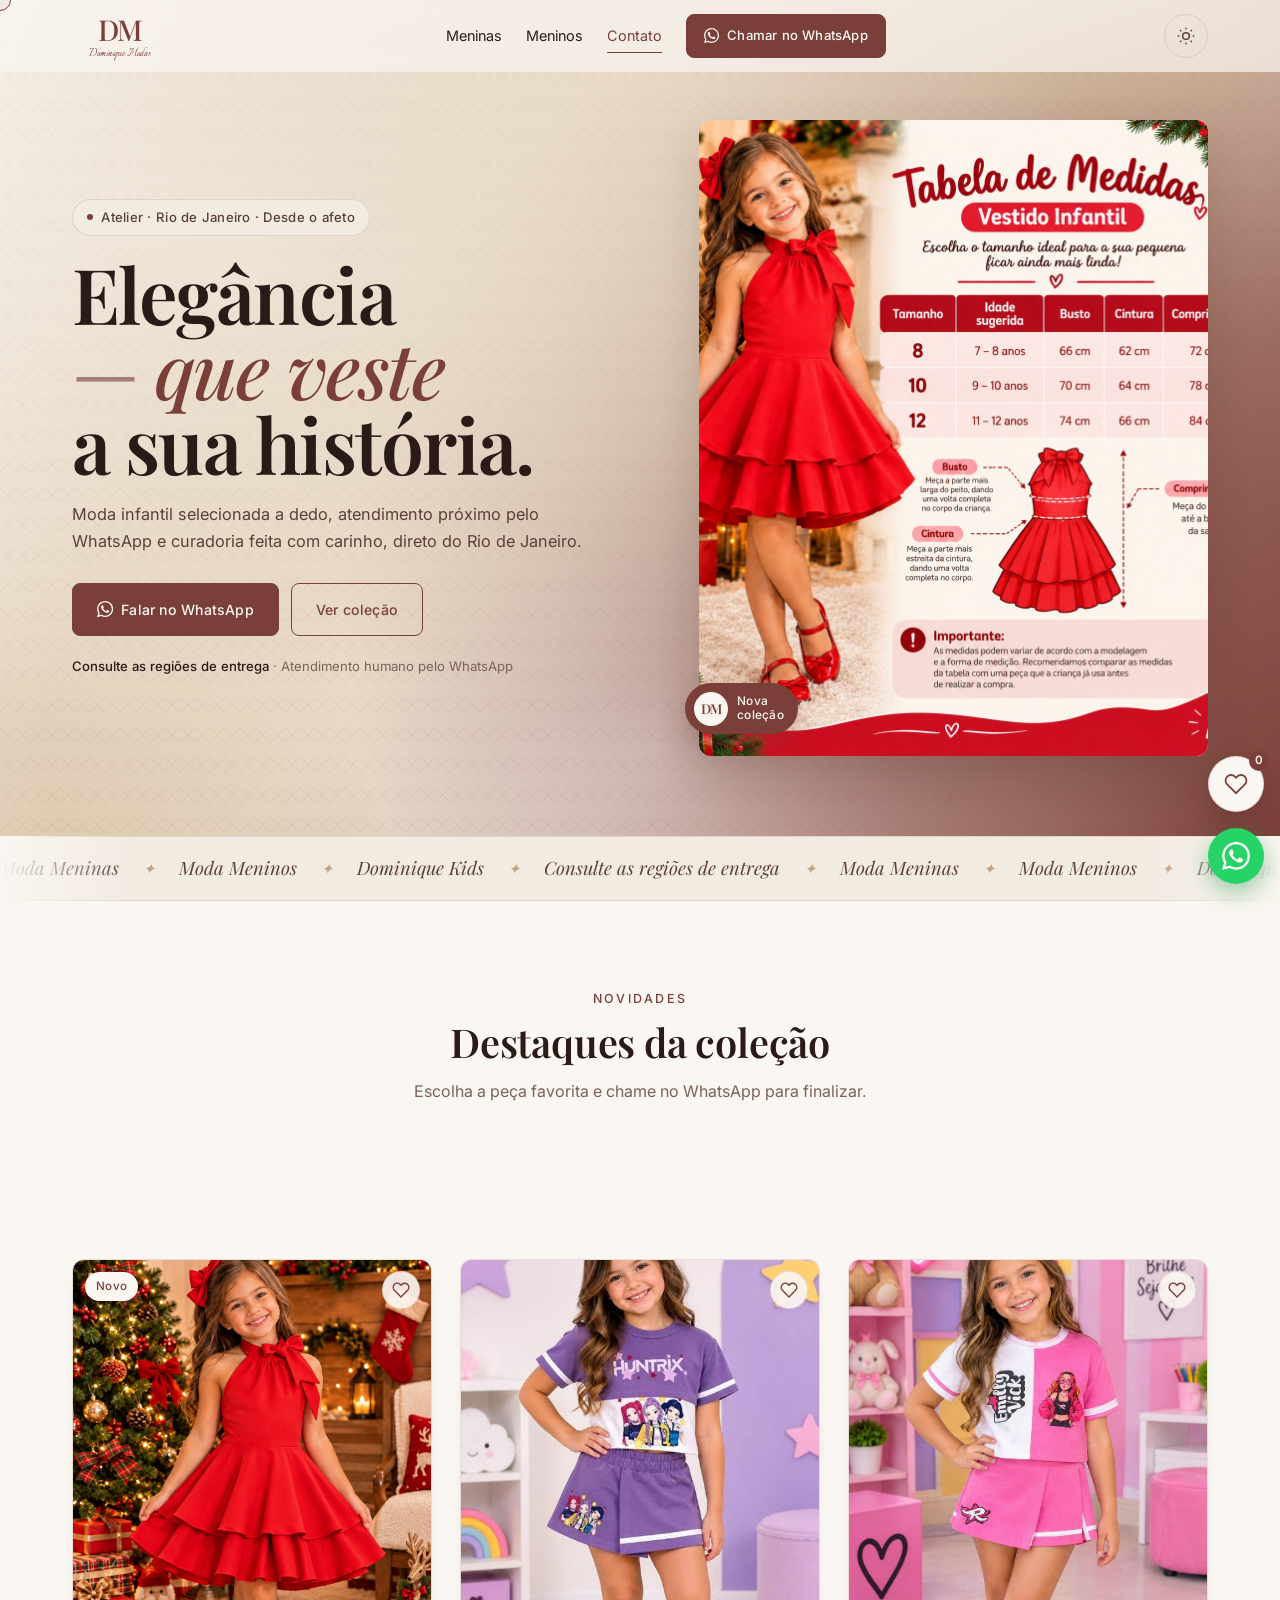
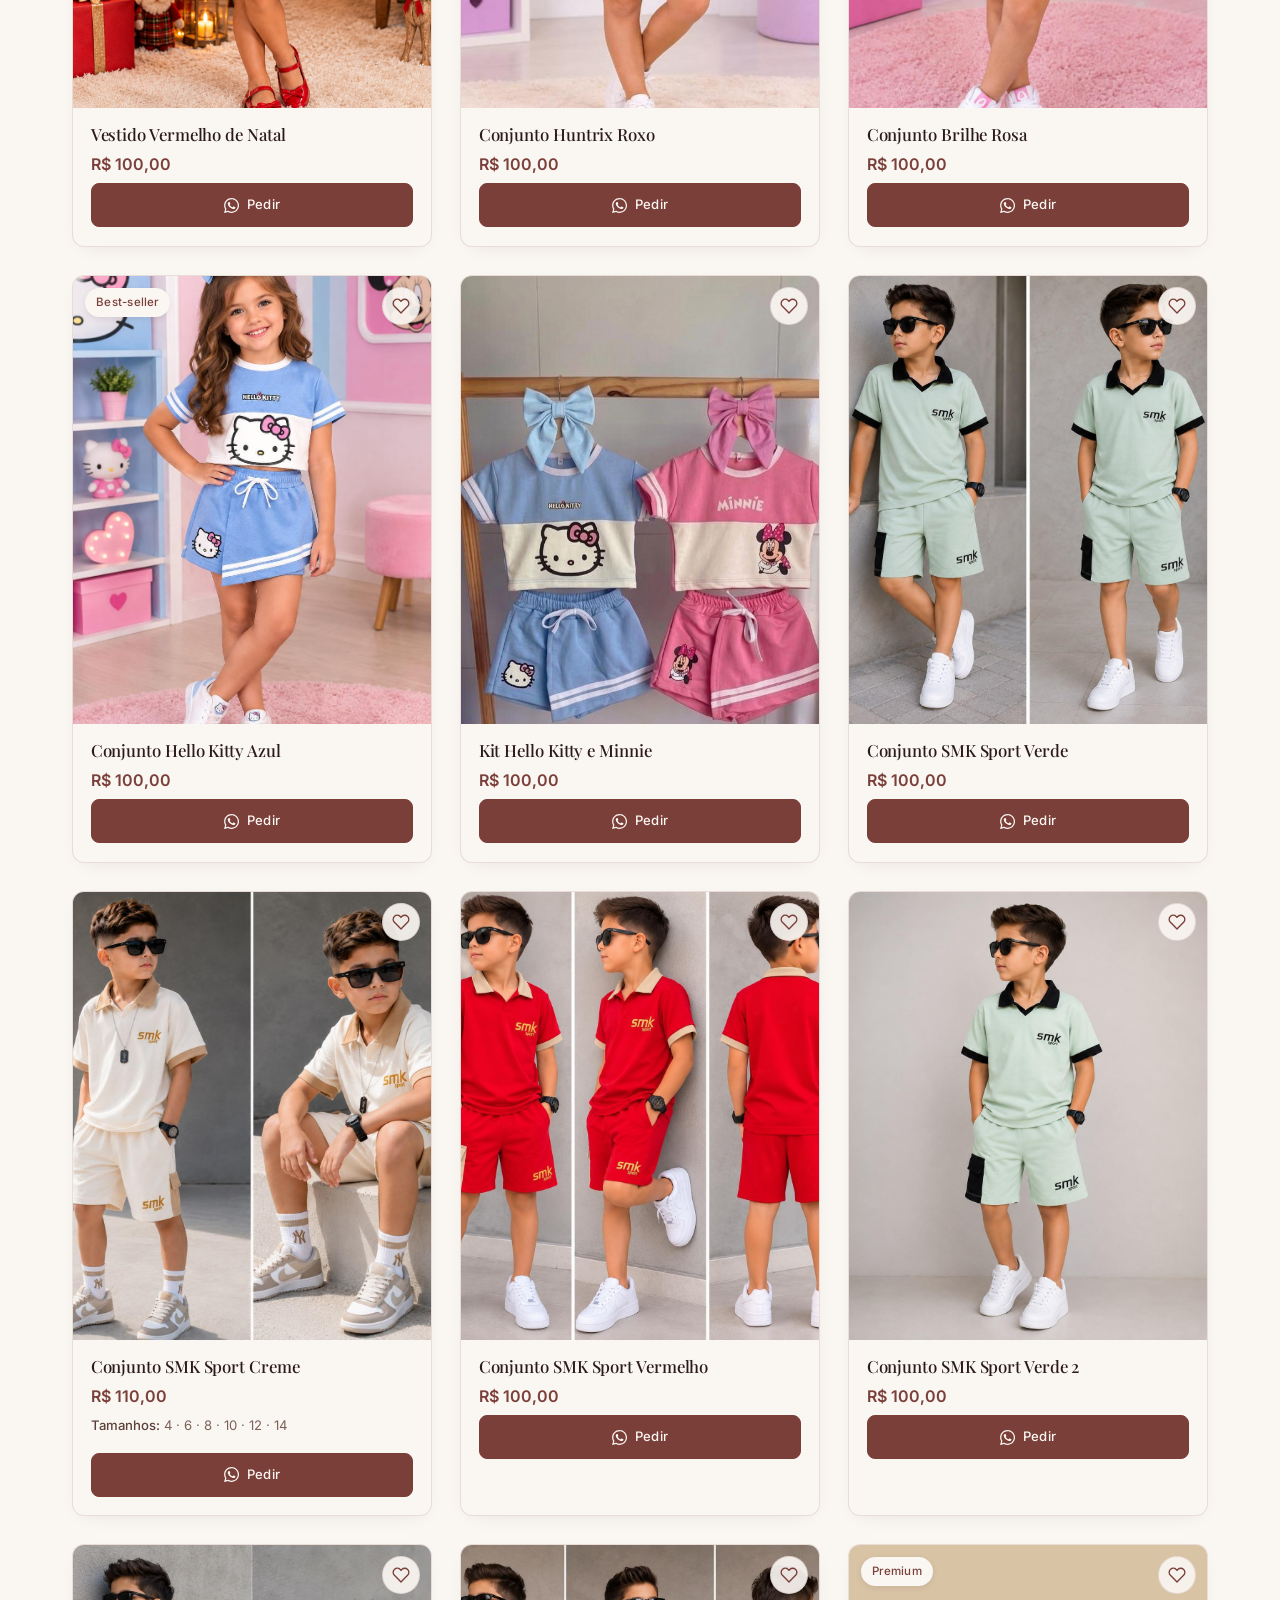
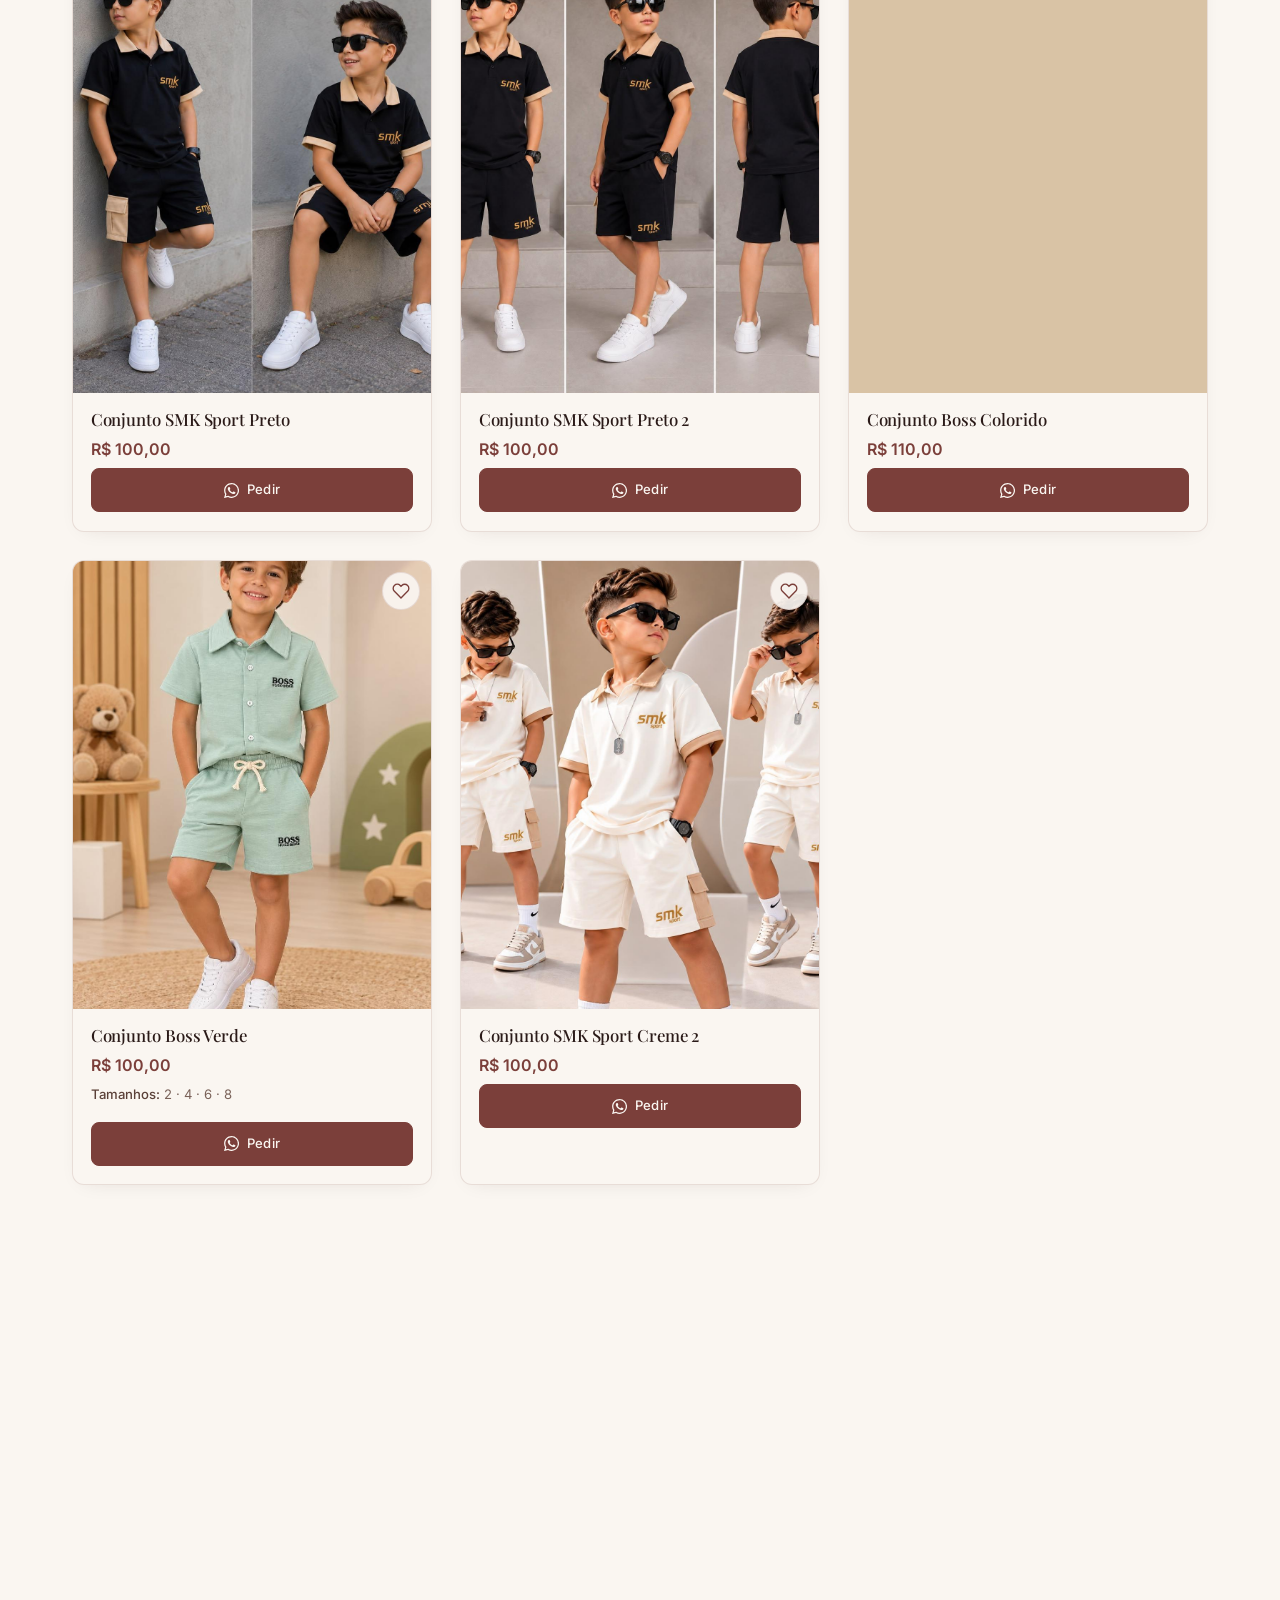
==== commit d1870742: "Atualização 0.3" ====
--- a/index.html
+++ b/index.html
@@ -9,14 +9,12 @@
        [ ] Número do WhatsApp confirmado: (21) 98951-2181
        [ ] Fotos reais em /assets/ (WebP)
        [ ] products.json preenchido
-       [ ] Depoimentos reais em #depoimentos
-       [ ] Feed do Instagram com 6 fotos reais em #instagram
        [ ] Horário de atendimento em #contato
        [ ] Domínio próprio no canonical, OG e JSON-LD -->
 
-  <title>Dominique Modas — Moda Feminina, Retrô e Kids no Rio de Janeiro</title>
-  <meta name="description" content="Peças selecionadas de moda feminina, retrô e infantil. Atendimento próximo pelo WhatsApp e entrega sob consulta. Rio de Janeiro — RJ.">
-  <link rel="canonical" href="https://camposeb.github.io/Dominique/">
+  <title>Dominique Modas — Moda Infantil no Rio de Janeiro</title>
+  <meta name="description" content="Moda infantil com conforto e charme para meninas e meninos. Atendimento próximo pelo WhatsApp e entrega sob consulta. Rio de Janeiro — RJ.">
+  <link rel="canonical" href="https://www.dominiquemodas.com.br/">
 
   <link rel="icon" type="image/svg+xml" href="data:image/svg+xml,%3Csvg xmlns='http://www.w3.org/2000/svg' viewBox='0 0 64 64'%3E%3Crect width='64' height='64' rx='8' fill='%237B3F3A'/%3E%3Ctext x='32' y='42' text-anchor='middle' font-family='Georgia,serif' font-size='28' font-weight='600' fill='%23FAF6F1' letter-spacing='-1'%3EDM%3C/text%3E%3C/svg%3E">
   <link rel="apple-touch-icon" href="data:image/svg+xml,%3Csvg xmlns='http://www.w3.org/2000/svg' viewBox='0 0 64 64'%3E%3Crect width='64' height='64' rx='8' fill='%237B3F3A'/%3E%3Ctext x='32' y='42' text-anchor='middle' font-family='Georgia,serif' font-size='28' font-weight='600' fill='%23FAF6F1' letter-spacing='-1'%3EDM%3C/text%3E%3C/svg%3E">
@@ -26,17 +24,17 @@
   <meta property="og:locale" content="pt_BR">
   <meta property="og:site_name" content="Dominique Modas">
   <meta property="og:title" content="Dominique Modas — Elegância que veste a sua história">
-  <meta property="og:description" content="Moda feminina, retrô e infantil com atendimento próximo pelo WhatsApp. Consulte as regiões de entrega.">
-  <meta property="og:image" content="https://camposeb.github.io/Dominique/assets/og-dominique.jpg">
+  <meta property="og:description" content="Moda infantil para meninas e meninos com atendimento próximo pelo WhatsApp. Consulte as regiões de entrega.">
+  <meta property="og:image" content="https://www.dominiquemodas.com.br/assets/og-dominique.jpg">
   <meta property="og:image:width" content="1200">
   <meta property="og:image:height" content="630">
-  <meta property="og:url" content="https://camposeb.github.io/Dominique/">
+  <meta property="og:url" content="https://www.dominiquemodas.com.br/">
   
   <!-- Twitter / X -->
   <meta name="twitter:card" content="summary_large_image">
-  <meta name="twitter:title" content="Dominique Modas — Moda Feminina, Retrô e Kids">
-  <meta name="twitter:description" content="Peças selecionadas, atendimento próximo e entrega sob consulta.">
-  <meta name="twitter:image" content="https://camposeb.github.io/Dominique/assets/og-dominique.jpg">
+  <meta name="twitter:title" content="Dominique Modas — Moda Infantil">
+  <meta name="twitter:description" content="Peças infantis selecionadas, atendimento próximo e entrega sob consulta.">
+  <meta name="twitter:image" content="https://www.dominiquemodas.com.br/assets/og-dominique.jpg">
 
   <link rel="preload" as="image" href="assets/hero.webp" fetchpriority="high">
 
@@ -44,8 +42,8 @@
   <link rel="preconnect" href="https://fonts.gstatic.com" crossorigin>
   <link href="https://fonts.googleapis.com/css2?family=Italianno&family=Inter:wght@300;400;500;600&family=Playfair+Display:ital,wght@0,400;0,500;0,600;0,700;1,400;1,500&display=swap" rel="stylesheet">
 
-  <link rel="stylesheet" href="style.css">
-  <link rel="stylesheet" href="performance.css">
+  <link rel="stylesheet" href="style.css?v=1">
+  <link rel="stylesheet" href="performance.css?v=1">
 
     <script>
     (function () {
@@ -64,10 +62,10 @@
     "@type": "ClothingStore",
     "name": "Dominique Modas",
     "alternateName": "Dominique Kids",
-    "description": "Loja de moda feminina, retrô e infantil. Atendimento pelo WhatsApp e entrega sob consulta.",
-    "url": "https://camposeb.github.io/Dominique/",
+    "description": "Loja de moda infantil para meninas e meninos. Atendimento pelo WhatsApp e entrega sob consulta.",
+    "url": "https://www.dominiquemodas.com.br/",
     "telephone": "+55 21 98951-2181",
-    "image": "https://camposeb.github.io/Dominique/assets/og-dominique.jpg",
+    "image": "https://www.dominiquemodas.com.br/assets/og-dominique.jpg",
     "address": {
       "@type": "PostalAddress",
       "addressLocality": "Rio de Janeiro",
@@ -111,10 +109,8 @@
 
     <nav class="nav" id="menu" aria-label="Menu principal">
       <ul class="nav__list">
-        <li><a href="#produtos" data-goto-cat="feminina" data-nav>Feminina</a></li>
-        <li><a href="#produtos" data-goto-cat="retro" data-nav>Retrô</a></li>
-        <li><a href="#produtos" data-goto-cat="infantil" data-nav>Infantil</a></li>
-        <li><a href="#sobre" data-nav>Sobre</a></li>
+        <li><a href="#produtos" data-goto-cat="meninas" data-nav>Meninas</a></li>
+        <li><a href="#produtos" data-goto-cat="meninos" data-nav>Meninos</a></li>
         <li><a href="#contato" data-nav>Contato</a></li>
       </ul>
       <a class="btn btn--primary nav__cta" href="https://wa.me/5521989512181"
@@ -159,7 +155,7 @@
           <span class="hero__line">a sua história.</span>
         </h1>
         <p class="hero__sub">
-          Peças selecionadas a dedo, atendimento próximo pelo WhatsApp e curadoria
+          Moda infantil selecionada a dedo, atendimento próximo pelo WhatsApp e curadoria
           feita com carinho, direto do Rio de Janeiro.
         </p>
         <div class="hero__actions">
@@ -178,7 +174,7 @@
 
       <div class="hero__media">
         <div class="hero__photo">
-          <img src="assets/hero.webp" alt="Seleção de peças da Dominique Modas sobre fundo neutro"
+          <img src="assets/hero.webp" alt="Seleção de peças infantis da Dominique Modas"
                width="800" height="1000" fetchpriority="high" decoding="async"
                onerror="this.parentElement.classList.add('is-fallback');this.remove();">
         </div>
@@ -193,71 +189,16 @@
   <!-- Marquee -->
   <div class="marquee" aria-hidden="true">
     <div class="marquee__track">
-      <span>Moda Feminina</span><span class="sep">✦</span>
-      <span>Retrô</span><span class="sep">✦</span>
+      <span>Moda Meninas</span><span class="sep">✦</span>
+      <span>Moda Meninos</span><span class="sep">✦</span>
       <span>Dominique Kids</span><span class="sep">✦</span>
       <span>Consulte as regiões de entrega</span><span class="sep">✦</span>
-      <span>Moda Feminina</span><span class="sep">✦</span>
-      <span>Retrô</span><span class="sep">✦</span>
+      <span>Moda Meninas</span><span class="sep">✦</span>
+      <span>Moda Meninos</span><span class="sep">✦</span>
       <span>Dominique Kids</span><span class="sep">✦</span>
       <span>Consulte as regiões de entrega</span><span class="sep">✦</span>
     </div>
   </div>
-
-  <!-- ===== CATEGORIAS ===== -->
-  <section class="categories" id="categorias">
-    <div class="container">
-      <header class="section-head reveal">
-        <p class="section-eyebrow">Explore</p>
-        <h2 class="section-title">Nossas linhas</h2>
-        <p class="section-sub">Três universos, um só cuidado: peças que fazem você se sentir bem.</p>
-      </header>
-
-      <div class="categories__grid">
-        <a class="cat-card reveal" href="#produtos" data-goto-cat="feminina">
-          <div class="cat-card__media">
-            <img src="assets/cat-feminina.webp" alt="Moda feminina"
-                 width="600" height="750" loading="lazy" decoding="async"
-                 onerror="this.parentElement.classList.add('is-fallback');this.remove();">
-          </div>
-          <div class="cat-card__body">
-            <span class="cat-card__label">01 — Feminina</span>
-            <h3 class="cat-card__title">Moda Feminina</h3>
-            <p class="cat-card__desc">Peças atemporais para o dia a dia e ocasiões especiais.</p>
-            <span class="cat-card__arrow" aria-hidden="true">→</span>
-          </div>
-        </a>
-
-        <a class="cat-card reveal" href="#produtos" data-goto-cat="retro">
-          <div class="cat-card__media">
-            <img src="assets/cat-retro.webp" alt="Moda retrô"
-                 width="600" height="750" loading="lazy" decoding="async"
-                 onerror="this.parentElement.classList.add('is-fallback');this.remove();">
-          </div>
-          <div class="cat-card__body">
-            <span class="cat-card__label">02 — Retrô</span>
-            <h3 class="cat-card__title">Moda Retrô</h3>
-            <p class="cat-card__desc">Inspiração anos 50, 60 e 70 com toque contemporâneo.</p>
-            <span class="cat-card__arrow" aria-hidden="true">→</span>
-          </div>
-        </a>
-
-        <a class="cat-card reveal" href="#produtos" data-goto-cat="infantil">
-          <div class="cat-card__media">
-            <img src="assets/cat-infantil.webp" alt="Moda infantil Dominique Kids"
-                 width="600" height="750" loading="lazy" decoding="async"
-                 onerror="this.parentElement.classList.add('is-fallback');this.remove();">
-          </div>
-          <div class="cat-card__body">
-            <span class="cat-card__label">03 — Kids</span>
-            <h3 class="cat-card__title">Dominique Kids</h3>
-            <p class="cat-card__desc">Conforto e charme para os pequenos brilharem.</p>
-            <span class="cat-card__arrow" aria-hidden="true">→</span>
-          </div>
-        </a>
-      </div>
-    </div>
-  </section>
 
   <!-- ===== PRODUTOS ===== -->
   <section class="products" id="produtos">
@@ -265,7 +206,7 @@
       <header class="section-head reveal">
         <p class="section-eyebrow">Novidades</p>
         <h2 class="section-title">Destaques da coleção</h2>
-        <p class="section-sub">Escolha sua peça favorita e chame no WhatsApp para finalizar.</p>
+        <p class="section-sub">Escolha a peça favorita e chame no WhatsApp para finalizar.</p>
       </header>
 
       <div class="filters reveal" role="group" aria-label="Filtros de produtos">
@@ -273,24 +214,21 @@
           <span class="filters__label" id="filtro-cat">Categoria</span>
           <div class="filters__pills" role="group" aria-labelledby="filtro-cat">
             <button class="pill is-active" type="button" data-cat="all" aria-pressed="true">Todos</button>
-            <button class="pill" type="button" data-cat="feminina" aria-pressed="false">Feminina</button>
-            <button class="pill" type="button" data-cat="retro" aria-pressed="false">Retrô</button>
-            <button class="pill" type="button" data-cat="infantil" aria-pressed="false">Infantil</button>
+            <button class="pill" type="button" data-cat="meninas" aria-pressed="false">Meninas</button>
+            <button class="pill" type="button" data-cat="meninos" aria-pressed="false">Meninos</button>
           </div>
         </div>
         <div class="filters__group">
           <span class="filters__label" id="filtro-tam">Tamanho</span>
           <div class="filters__pills" role="group" aria-labelledby="filtro-tam">
             <button class="pill pill--sm is-active" type="button" data-size="all" aria-pressed="true">Todos</button>
-            <button class="pill pill--sm" type="button" data-size="P" aria-pressed="false">P</button>
-            <button class="pill pill--sm" type="button" data-size="M" aria-pressed="false">M</button>
-            <button class="pill pill--sm" type="button" data-size="G" aria-pressed="false">G</button>
-            <button class="pill pill--sm" type="button" data-size="GG" aria-pressed="false">GG</button>
             <button class="pill pill--sm" type="button" data-size="2" aria-pressed="false">2</button>
             <button class="pill pill--sm" type="button" data-size="4" aria-pressed="false">4</button>
             <button class="pill pill--sm" type="button" data-size="6" aria-pressed="false">6</button>
             <button class="pill pill--sm" type="button" data-size="8" aria-pressed="false">8</button>
             <button class="pill pill--sm" type="button" data-size="10" aria-pressed="false">10</button>
+            <button class="pill pill--sm" type="button" data-size="12" aria-pressed="false">12</button>
+            <button class="pill pill--sm" type="button" data-size="14" aria-pressed="false">14</button>
           </div>
         </div>
         <p class="filters__count" id="contador" aria-live="polite"></p>
@@ -304,220 +242,12 @@
     </div>
   </section>
 
-  <!-- ===== LOOKBOOK ===== -->
-  <section class="lookbook" id="lookbook">
-    <div class="container lookbook__head reveal">
-      <p class="section-eyebrow">Lookbook</p>
-      <h2 class="section-title section-title--left">Histórias da coleção</h2>
-      <p class="section-sub section-sub--left">Arraste para o lado e descubra cada capítulo.</p>
-    </div>
-
-    <div class="lookbook__track" id="lookbook-track">
-      <article class="look reveal">
-        <div class="look__media">
-          <img src="assets/look-1.webp" alt="Look editorial 01"
-               width="800" height="1000" loading="lazy" decoding="async"
-               onerror="this.parentElement.classList.add('is-fallback');this.remove();">
-        </div>
-        <div class="look__caption">
-          <span class="look__num">01</span>
-          <p class="look__name">Look 01</p>
-          <a class="look__cta" href="https://wa.me/5521989512181"
-             data-wa data-wa-mensagem="Olá! Vi o lookbook da Dominique Modas e gostaria de saber mais sobre o Look 01."
-             target="_blank" rel="noopener noreferrer">Pedir essa peça →</a>
-        </div>
-      </article>
-
-      <article class="look reveal">
-        <div class="look__media">
-          <img src="assets/look-2.webp" alt="Look editorial 02"
-               width="800" height="1000" loading="lazy" decoding="async"
-               onerror="this.parentElement.classList.add('is-fallback');this.remove();">
-        </div>
-        <div class="look__caption">
-          <span class="look__num">02</span>
-          <p class="look__name">Look 02</p>
-          <a class="look__cta" href="https://wa.me/5521989512181"
-             data-wa data-wa-mensagem="Olá! Vi o lookbook da Dominique Modas e gostaria de saber mais sobre o Look 02."
-             target="_blank" rel="noopener noreferrer">Pedir essa peça →</a>
-        </div>
-      </article>
-
-      <article class="look reveal">
-        <div class="look__media">
-          <img src="assets/look-3.webp" alt="Look editorial 03"
-               width="800" height="1000" loading="lazy" decoding="async"
-               onerror="this.parentElement.classList.add('is-fallback');this.remove();">
-        </div>
-        <div class="look__caption">
-          <span class="look__num">03</span>
-          <p class="look__name">Look 03</p>
-          <a class="look__cta" href="https://wa.me/5521989512181"
-             data-wa data-wa-mensagem="Olá! Vi o lookbook da Dominique Modas e gostaria de saber mais sobre o Look 03."
-             target="_blank" rel="noopener noreferrer">Pedir essa peça →</a>
-        </div>
-      </article>
-
-      <article class="look reveal">
-        <div class="look__media">
-          <img src="assets/look-4.webp" alt="Look editorial 04"
-               width="800" height="1000" loading="lazy" decoding="async"
-               onerror="this.parentElement.classList.add('is-fallback');this.remove();">
-        </div>
-        <div class="look__caption">
-          <span class="look__num">04</span>
-          <p class="look__name">Look 04</p>
-          <a class="look__cta" href="https://wa.me/5521989512181"
-             data-wa data-wa-mensagem="Olá! Vi o lookbook da Dominique Modas e gostaria de saber mais sobre o Look 04."
-             target="_blank" rel="noopener noreferrer">Pedir essa peça →</a>
-        </div>
-      </article>
-    </div>
-    <div class="lookbook__hint" aria-hidden="true">← Arraste →</div>
-  </section>
-
-  <!-- ===== SOBRE ===== -->
-  <section class="about" id="sobre">
-    <div class="container about__grid">
-      <div class="about__media reveal">
-        <img src="assets/sobre.webp" alt="Detalhe de tecido e costura fina"
-             width="700" height="875" loading="lazy" decoding="async"
-             onerror="this.parentElement.classList.add('is-fallback');this.remove();">
-      </div>
-      <div class="about__text reveal">
-        <p class="section-eyebrow">Nossa história</p>
-        <h2 class="section-title section-title--left">Feita com cuidado, peça por peça.</h2>
-        <p>
-          A Dominique Modas nasceu do desejo de vestir bem com afeto. Cada peça é
-          escolhida pensando em quem vai usá-la: no caimento, na qualidade do tecido
-          e na história que ela vai contar.
-        </p>
-        <p>
-          Do Rio de Janeiro, atendemos clientes com um atendimento próximo —
-          da escolha do tamanho à combinação do envio com você.
-        </p>
-        <ul class="values">
-          <li>
-            <span class="values__num" aria-hidden="true">01</span>
-            <div>
-              <strong>Curadoria próxima</strong>
-              <p>Você fala com a gente pelo WhatsApp. Sem robô, sem complicação.</p>
-            </div>
-          </li>
-          <li>
-            <span class="values__num" aria-hidden="true">02</span>
-            <div>
-              <strong>Peças selecionadas</strong>
-              <p>Cada item da coleção passa pelo nosso olhar antes de chegar até você.</p>
-            </div>
-          </li>
-          <li>
-            <span class="values__num" aria-hidden="true">03</span>
-            <div>
-              <strong>Entrega sob consulta</strong>
-              <p>Consulte pelo WhatsApp as regiões atendidas e as condições de envio.</p>
-            </div>
-          </li>
-        </ul>
-      </div>
-    </div>
-  </section>
-
-  <!-- ===== COMO COMPRAR ===== -->
-  <section class="how" id="como">
-    <div class="container">
-      <header class="section-head reveal">
-        <p class="section-eyebrow">Simples assim</p>
-        <h2 class="section-title">Como comprar</h2>
-        <p class="section-sub">Do escolher ao receber, em três passos.</p>
-      </header>
-      <ol class="steps">
-        <li class="step reveal">
-          <span class="step__num" aria-hidden="true">01</span>
-          <h3 class="step__title">Escolha suas peças</h3>
-          <p class="step__desc">Navegue pela coleção e anote as peças que ama — com o tamanho desejado.</p>
-        </li>
-        <li class="step reveal">
-          <span class="step__num" aria-hidden="true">02</span>
-          <h3 class="step__title">Chame no WhatsApp</h3>
-          <p class="step__desc">Clique em "Pedir no WhatsApp" ou mande uma mensagem contando o que você quer.</p>
-        </li>
-        <li class="step reveal">
-          <span class="step__num" aria-hidden="true">03</span>
-          <h3 class="step__title">Receba em casa</h3>
-          <p class="step__desc">Combinamos pagamento e envio. Sua peça chega embalada e pronta para usar.</p>
-        </li>
-      </ol>
-    </div>
-  </section>
-
-  <!-- ===== DEPOIMENTOS ===== -->
-  <section class="testimonials" id="depoimentos">
-    <div class="container">
-      <header class="section-head reveal">
-        <p class="section-eyebrow">Quem já comprou</p>
-        <h2 class="section-title">O que dizem por aí</h2>
-      </header>
-      <div class="testimonials__track" id="testimonials-track">
-        <figure class="testimonial reveal">
-          <blockquote>"[EDITAR AQUI — depoimento real de cliente]"</blockquote>
-          <figcaption>— [Nome da cliente], [cidade]</figcaption>
-        </figure>
-        <figure class="testimonial reveal">
-          <blockquote>"[EDITAR AQUI — depoimento real de cliente]"</blockquote>
-          <figcaption>— [Nome da cliente], [cidade]</figcaption>
-        </figure>
-        <figure class="testimonial reveal">
-          <blockquote>"[EDITAR AQUI — depoimento real de cliente]"</blockquote>
-          <figcaption>— [Nome da cliente], [cidade]</figcaption>
-        </figure>
-      </div>
-    </div>
-  </section>
-
-  <!-- ===== INSTAGRAM ===== -->
-  <section class="insta" id="instagram">
-    <div class="container">
-      <header class="section-head reveal">
-        <p class="section-eyebrow">Nos bastidores</p>
-        <h2 class="section-title">Siga @dominique.modas</h2>
-        <p class="section-sub">Novidades, lançamentos e looks do dia no Instagram.</p>
-      </header>
-      <div class="insta__grid">
-        <a class="insta__item reveal" href="https://www.instagram.com/dominique.modas/" target="_blank" rel="noopener noreferrer" aria-label="Ver no Instagram">
-          <img src="assets/insta-1.webp" alt="Post do Instagram Dominique Modas" loading="lazy" decoding="async" width="400" height="400" onerror="this.parentElement.classList.add('is-fallback');this.remove();">
-          <span class="insta__icon" aria-hidden="true">◎</span>
-        </a>
-        <a class="insta__item reveal" href="https://www.instagram.com/dominique.modas/" target="_blank" rel="noopener noreferrer" aria-label="Ver no Instagram">
-          <img src="assets/insta-2.webp" alt="Post do Instagram Dominique Modas" loading="lazy" decoding="async" width="400" height="400" onerror="this.parentElement.classList.add('is-fallback');this.remove();">
-          <span class="insta__icon" aria-hidden="true">◎</span>
-        </a>
-        <a class="insta__item reveal" href="https://www.instagram.com/dominique.modas/" target="_blank" rel="noopener noreferrer" aria-label="Ver no Instagram">
-          <img src="assets/insta-3.webp" alt="Post do Instagram Dominique Modas" loading="lazy" decoding="async" width="400" height="400" onerror="this.parentElement.classList.add('is-fallback');this.remove();">
-          <span class="insta__icon" aria-hidden="true">◎</span>
-        </a>
-        <a class="insta__item reveal" href="https://www.instagram.com/dominique.modas/" target="_blank" rel="noopener noreferrer" aria-label="Ver no Instagram">
-          <img src="assets/insta-4.webp" alt="Post do Instagram Dominique Modas" loading="lazy" decoding="async" width="400" height="400" onerror="this.parentElement.classList.add('is-fallback');this.remove();">
-          <span class="insta__icon" aria-hidden="true">◎</span>
-        </a>
-        <a class="insta__item reveal" href="https://www.instagram.com/dominique.modas/" target="_blank" rel="noopener noreferrer" aria-label="Ver no Instagram">
-          <img src="assets/insta-5.webp" alt="Post do Instagram Dominique Modas" loading="lazy" decoding="async" width="400" height="400" onerror="this.parentElement.classList.add('is-fallback');this.remove();">
-          <span class="insta__icon" aria-hidden="true">◎</span>
-        </a>
-        <a class="insta__item reveal" href="https://www.instagram.com/dominique.modas/" target="_blank" rel="noopener noreferrer" aria-label="Ver no Instagram">
-          <img src="assets/insta-6.webp" alt="Post do Instagram Dominique Modas" loading="lazy" decoding="async" width="400" height="400" onerror="this.parentElement.classList.add('is-fallback');this.remove();">
-          <span class="insta__icon" aria-hidden="true">◎</span>
-        </a>
-      </div>
-    </div>
-  </section>
-
   <!-- ===== CONTATO ===== -->
   <section class="contact" id="contato">
     <div class="container contact__grid">
       <div class="contact__text reveal">
         <p class="section-eyebrow">Fale com a gente</p>
-        <h2 class="section-title section-title--left">Vamos conversar sobre o seu próximo look?</h2>
+        <h2 class="section-title section-title--left">Vamos conversar sobre o próximo look?</h2>
         <p>Chame no WhatsApp para tirar dúvidas, ver mais fotos ou fechar o pedido. A gente responde com carinho.</p>
         <a class="btn btn--primary btn--lg" href="https://wa.me/5521989512181"
            data-wa data-wa-mensagem="Olá! Vi o site da Dominique Modas e gostaria de conversar sobre uma peça."
@@ -556,7 +286,7 @@
           <span class="contact__icon" aria-hidden="true">
             <svg viewBox="0 0 24 24" fill="none" stroke="currentColor" stroke-width="1.6" stroke-linecap="round" stroke-linejoin="round"><circle cx="12" cy="12" r="9"/><path d="M12 7v5l3 2"/></svg>
           </span>
-          <div><strong>Horário</strong><p>[EDITAR AQUI — horário de atendimento]</p></div>
+          <div><strong>Horário</strong><p>Consulte os horários de atendimento pelo WhatsApp.</p></div>
         </li>
       </ul>
     </div>
@@ -584,10 +314,8 @@
 
     <nav class="footer__nav" aria-label="Links rápidos">
       <h4>Navegue</h4>
-      <a href="#produtos" data-goto-cat="feminina">Feminina</a>
-      <a href="#produtos" data-goto-cat="retro">Retrô</a>
-      <a href="#produtos" data-goto-cat="infantil">Infantil</a>
-      <a href="#sobre">Sobre</a>
+      <a href="#produtos" data-goto-cat="meninas">Meninas</a>
+      <a href="#produtos" data-goto-cat="meninos">Meninos</a>
       <a href="#contato">Contato</a>
     </nav>
 
@@ -634,7 +362,7 @@
   </div>
 </dialog>
 
-<script src="script.js" defer></script>
-<script src="fundo.js" defer></script>
+<script src="script.js?v=1" defer></script>
+<script src="fundo.js?v=1" defer></script>
 </body>
 </html>
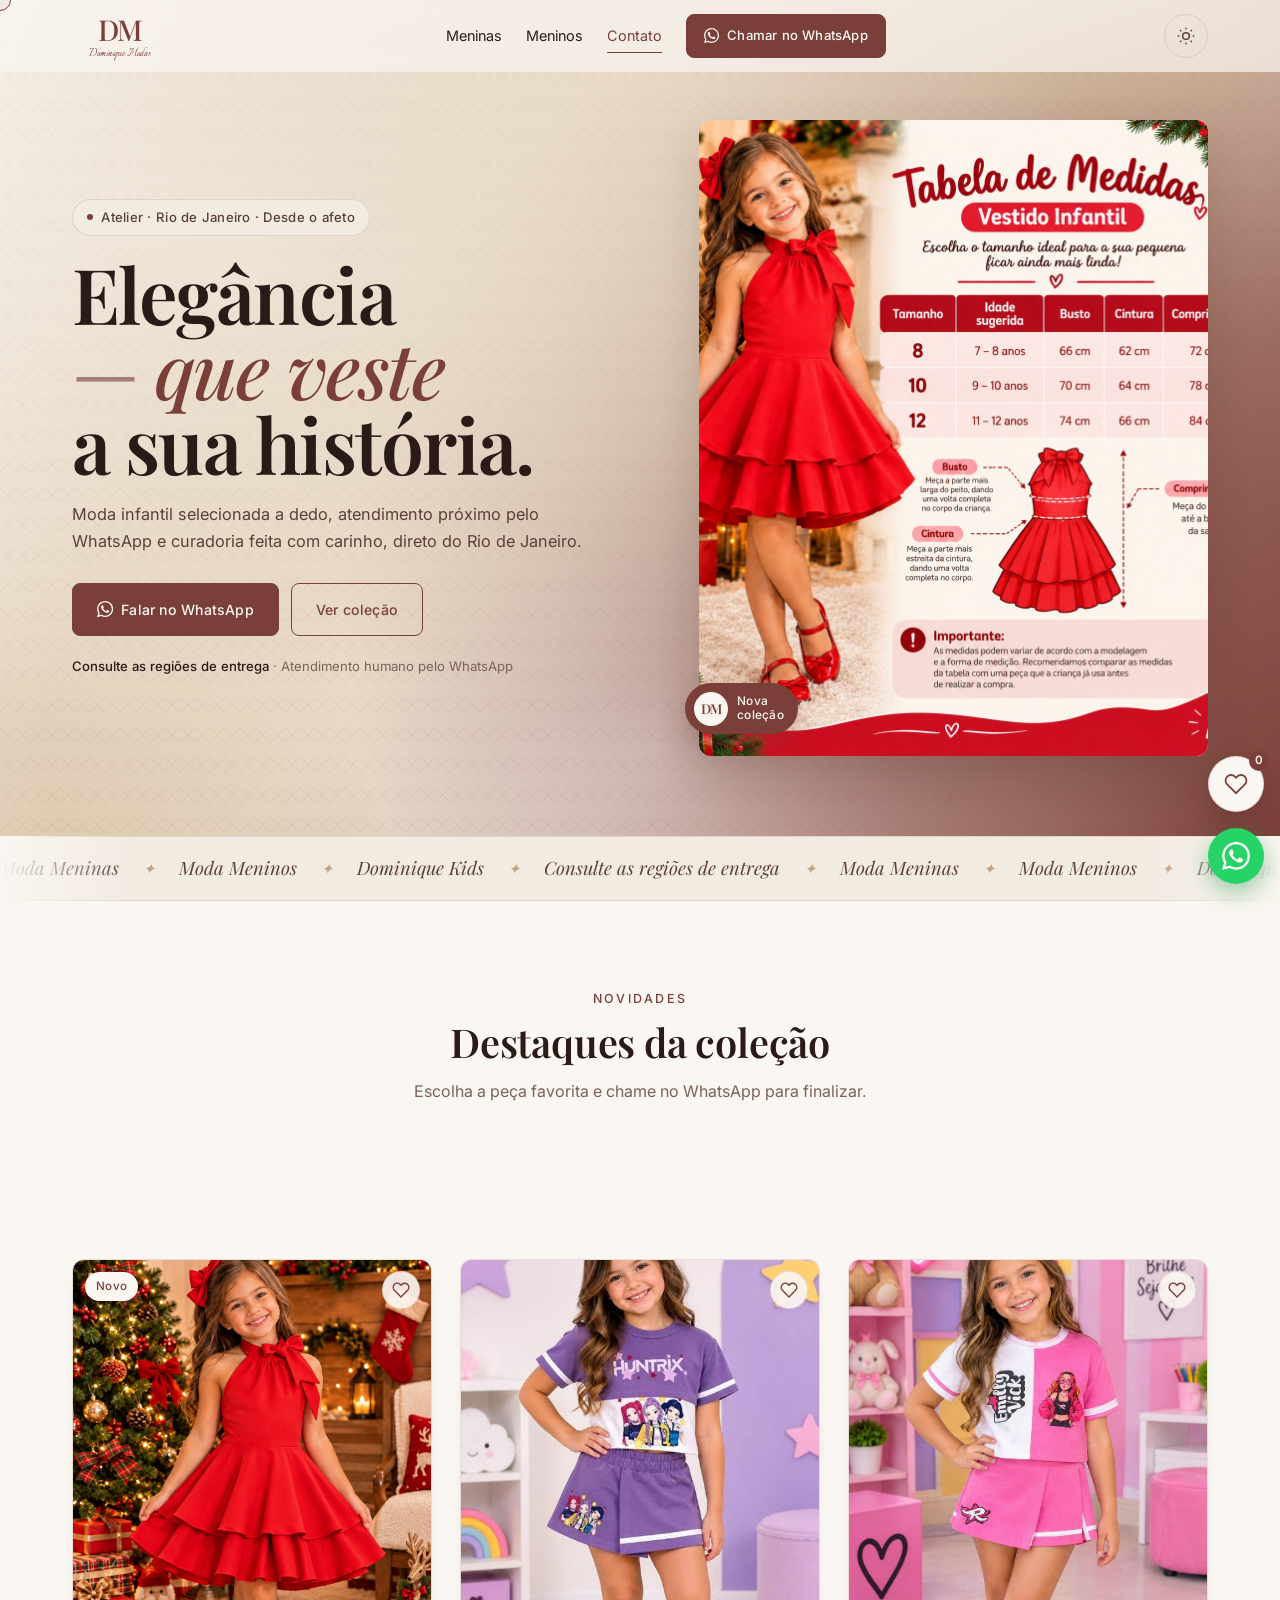
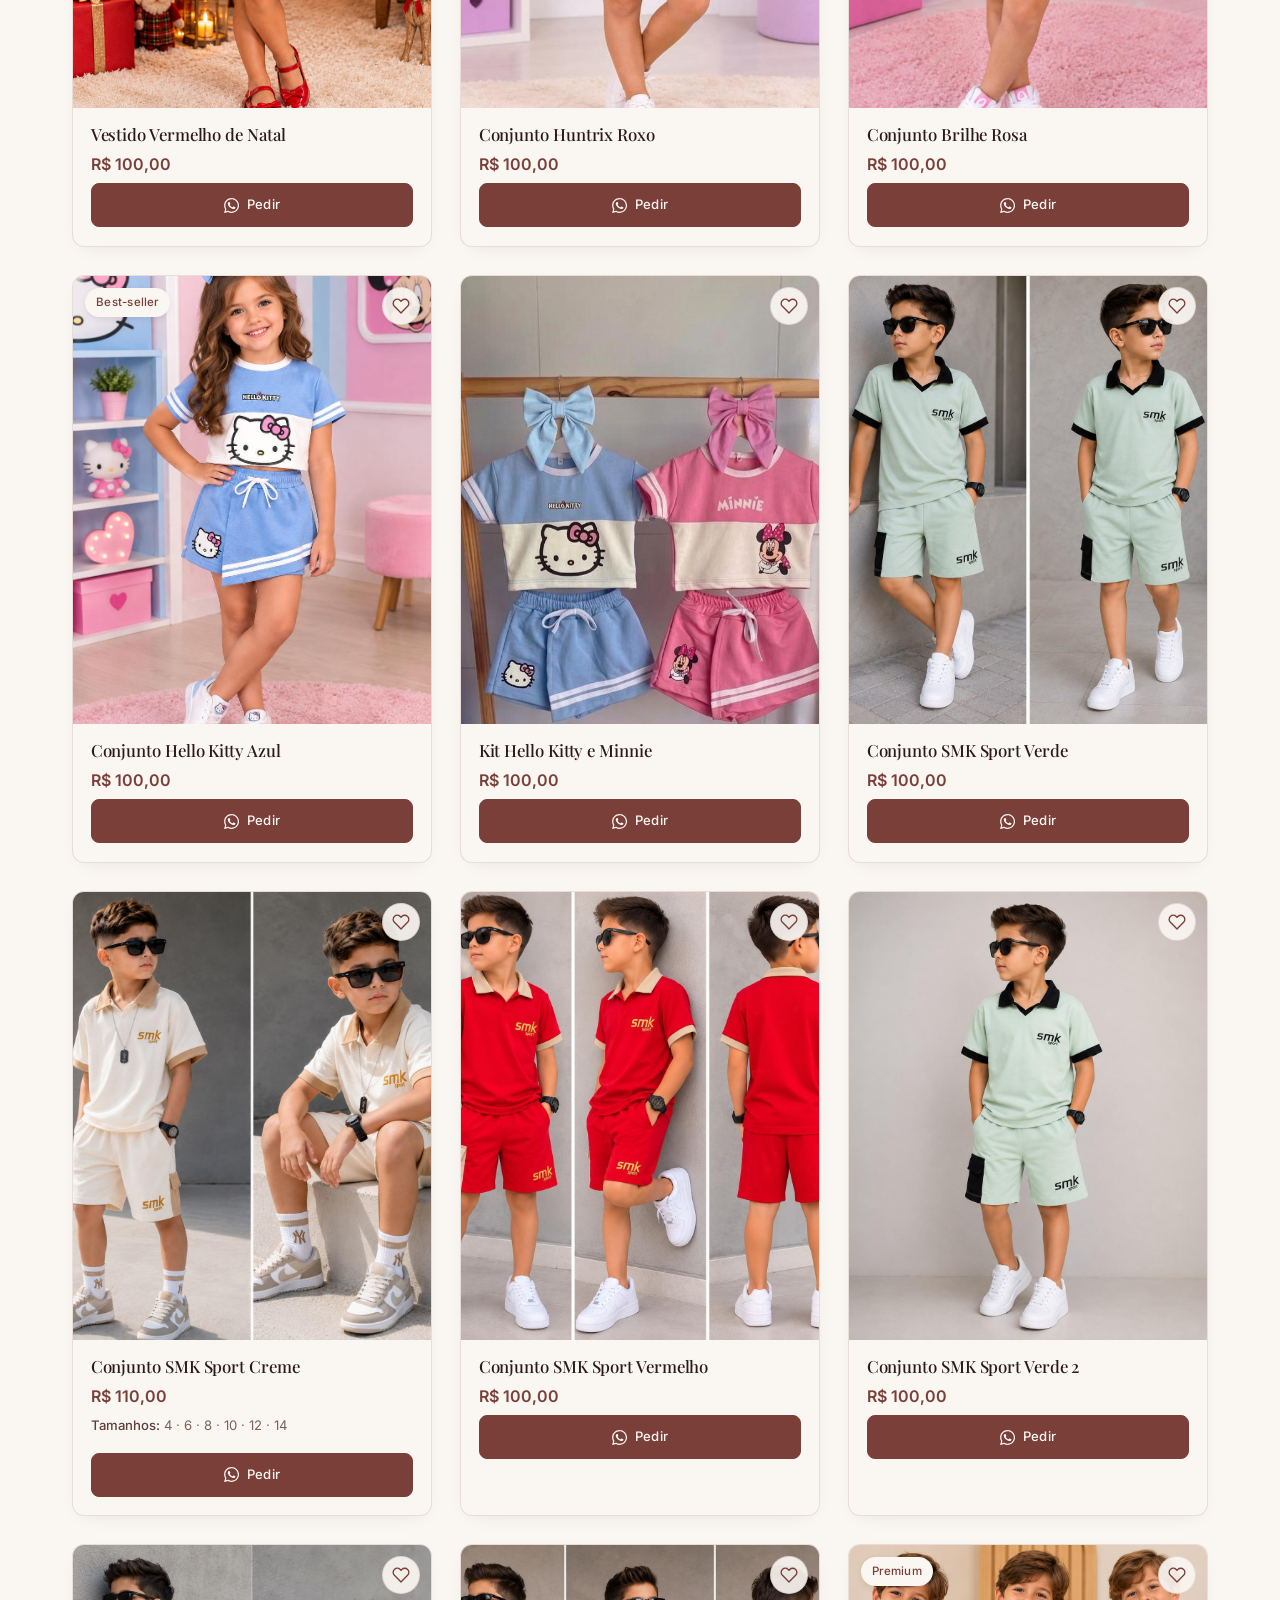
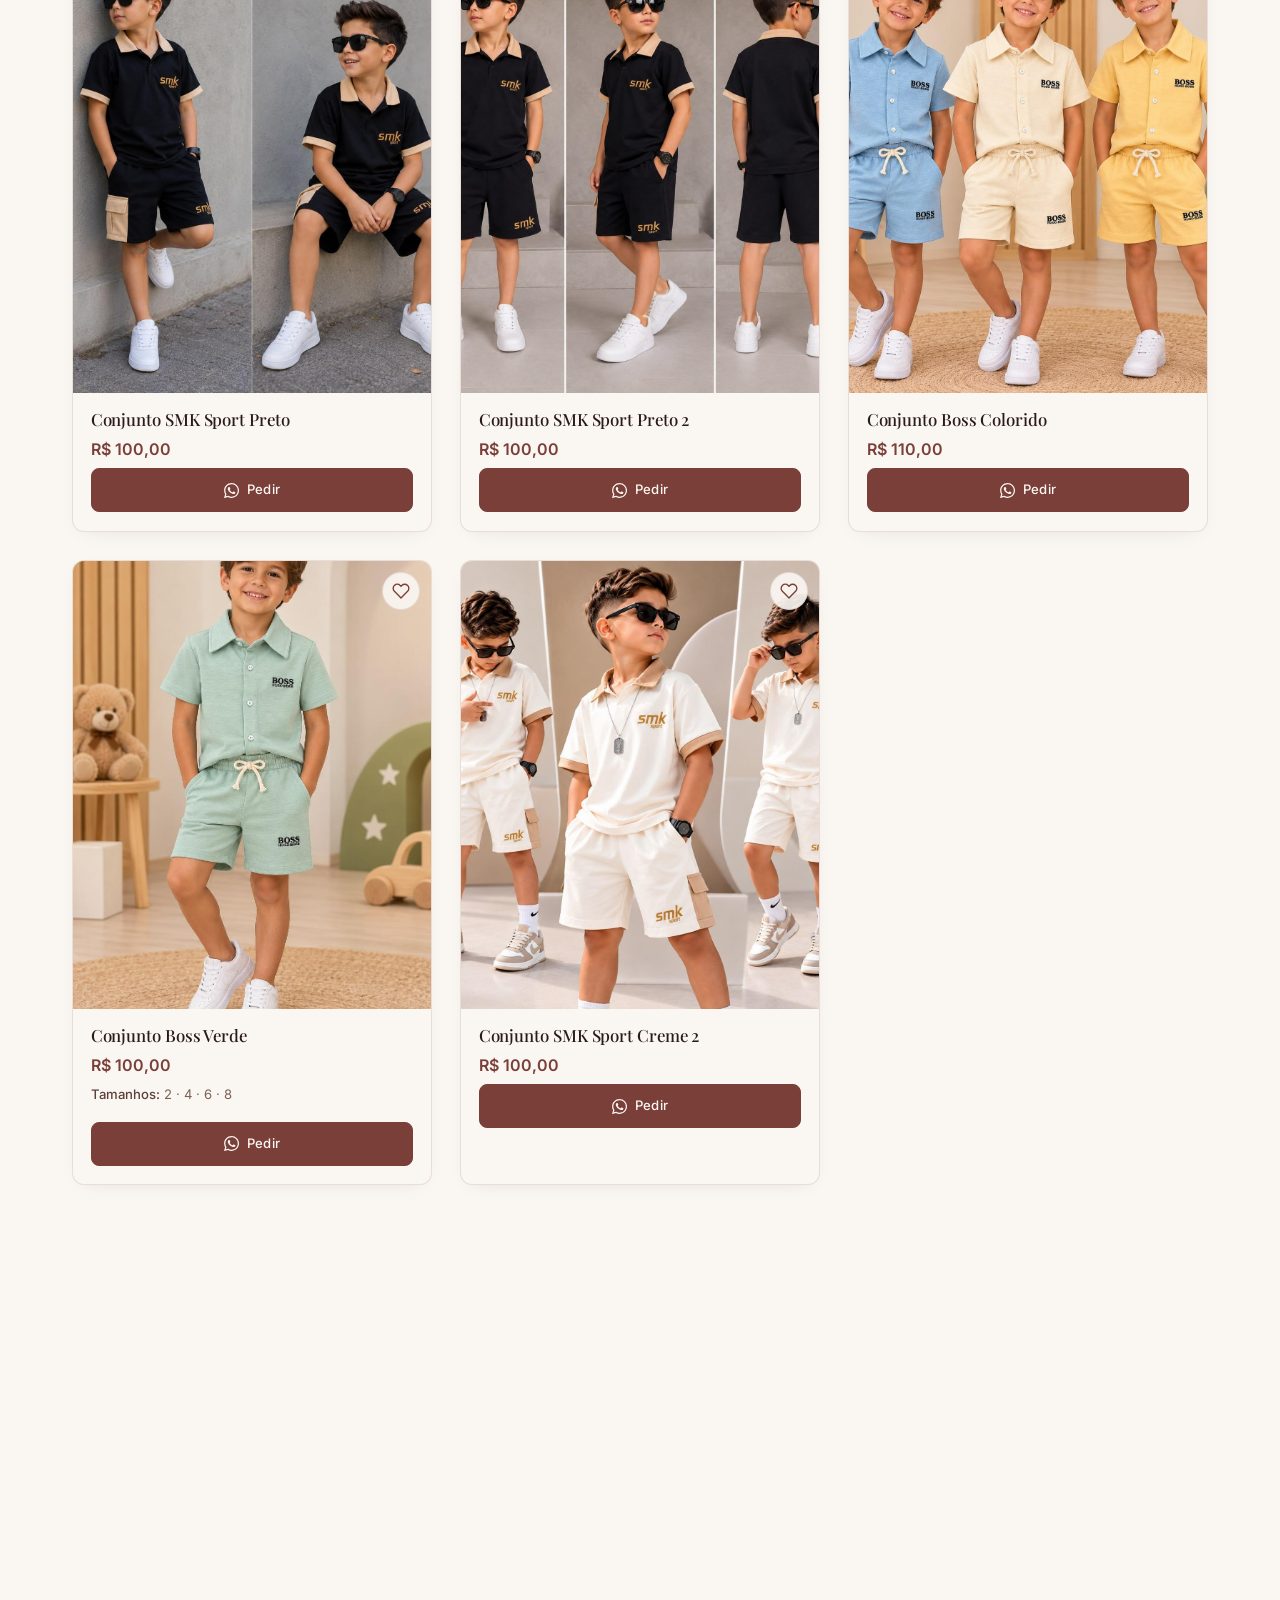
==== commit 71d300bd: "atualização imagem" ====
--- a/index.html
+++ b/index.html
@@ -25,7 +25,7 @@
   <meta property="og:site_name" content="Dominique Modas">
   <meta property="og:title" content="Dominique Modas — Elegância que veste a sua história">
   <meta property="og:description" content="Moda infantil para meninas e meninos com atendimento próximo pelo WhatsApp. Consulte as regiões de entrega.">
-  <meta property="og:image" content="https://www.dominiquemodas.com.br/assets/og-dominique.jpg">
+  <meta property="og:image:secure_url" content="https://dominique.rafaelcamposcontato7.workers.dev/assets/og-dominique.jpg">
   <meta property="og:image:width" content="1200">
   <meta property="og:image:height" content="630">
   <meta property="og:url" content="https://www.dominiquemodas.com.br/">
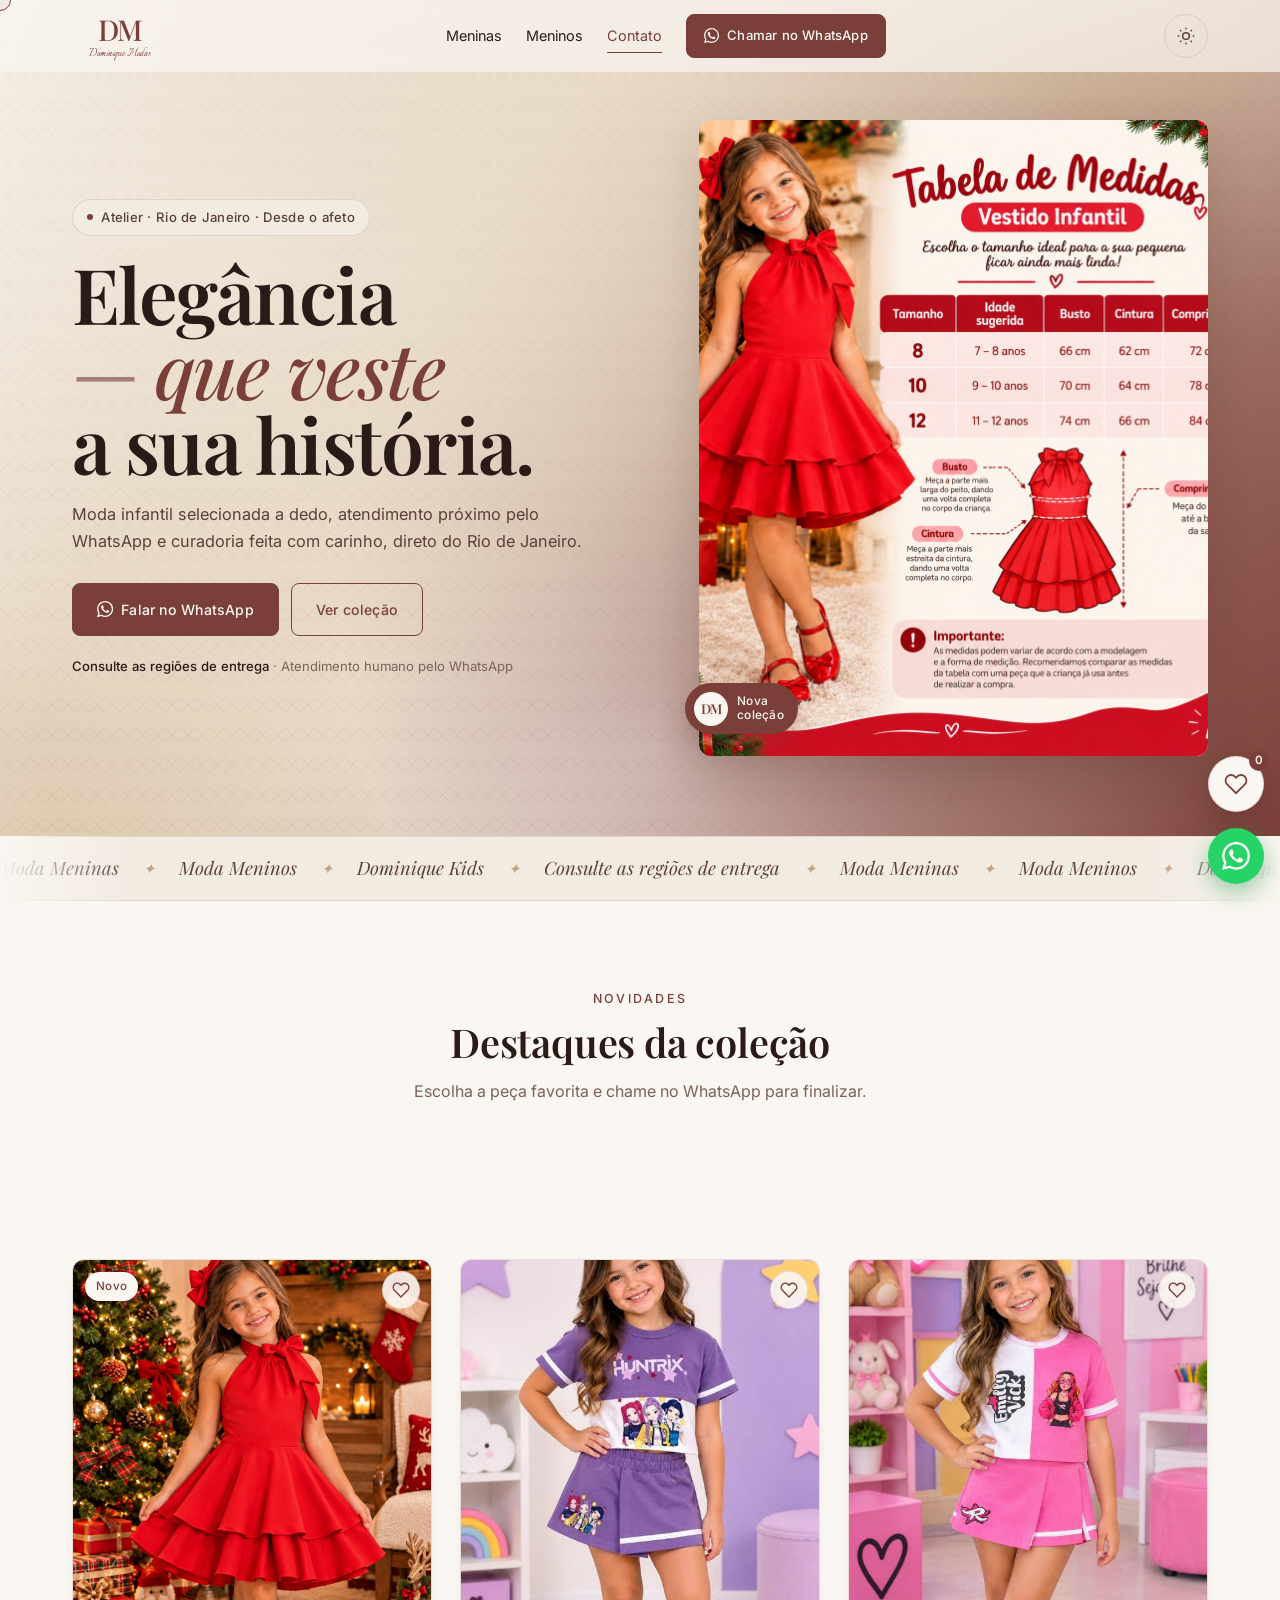
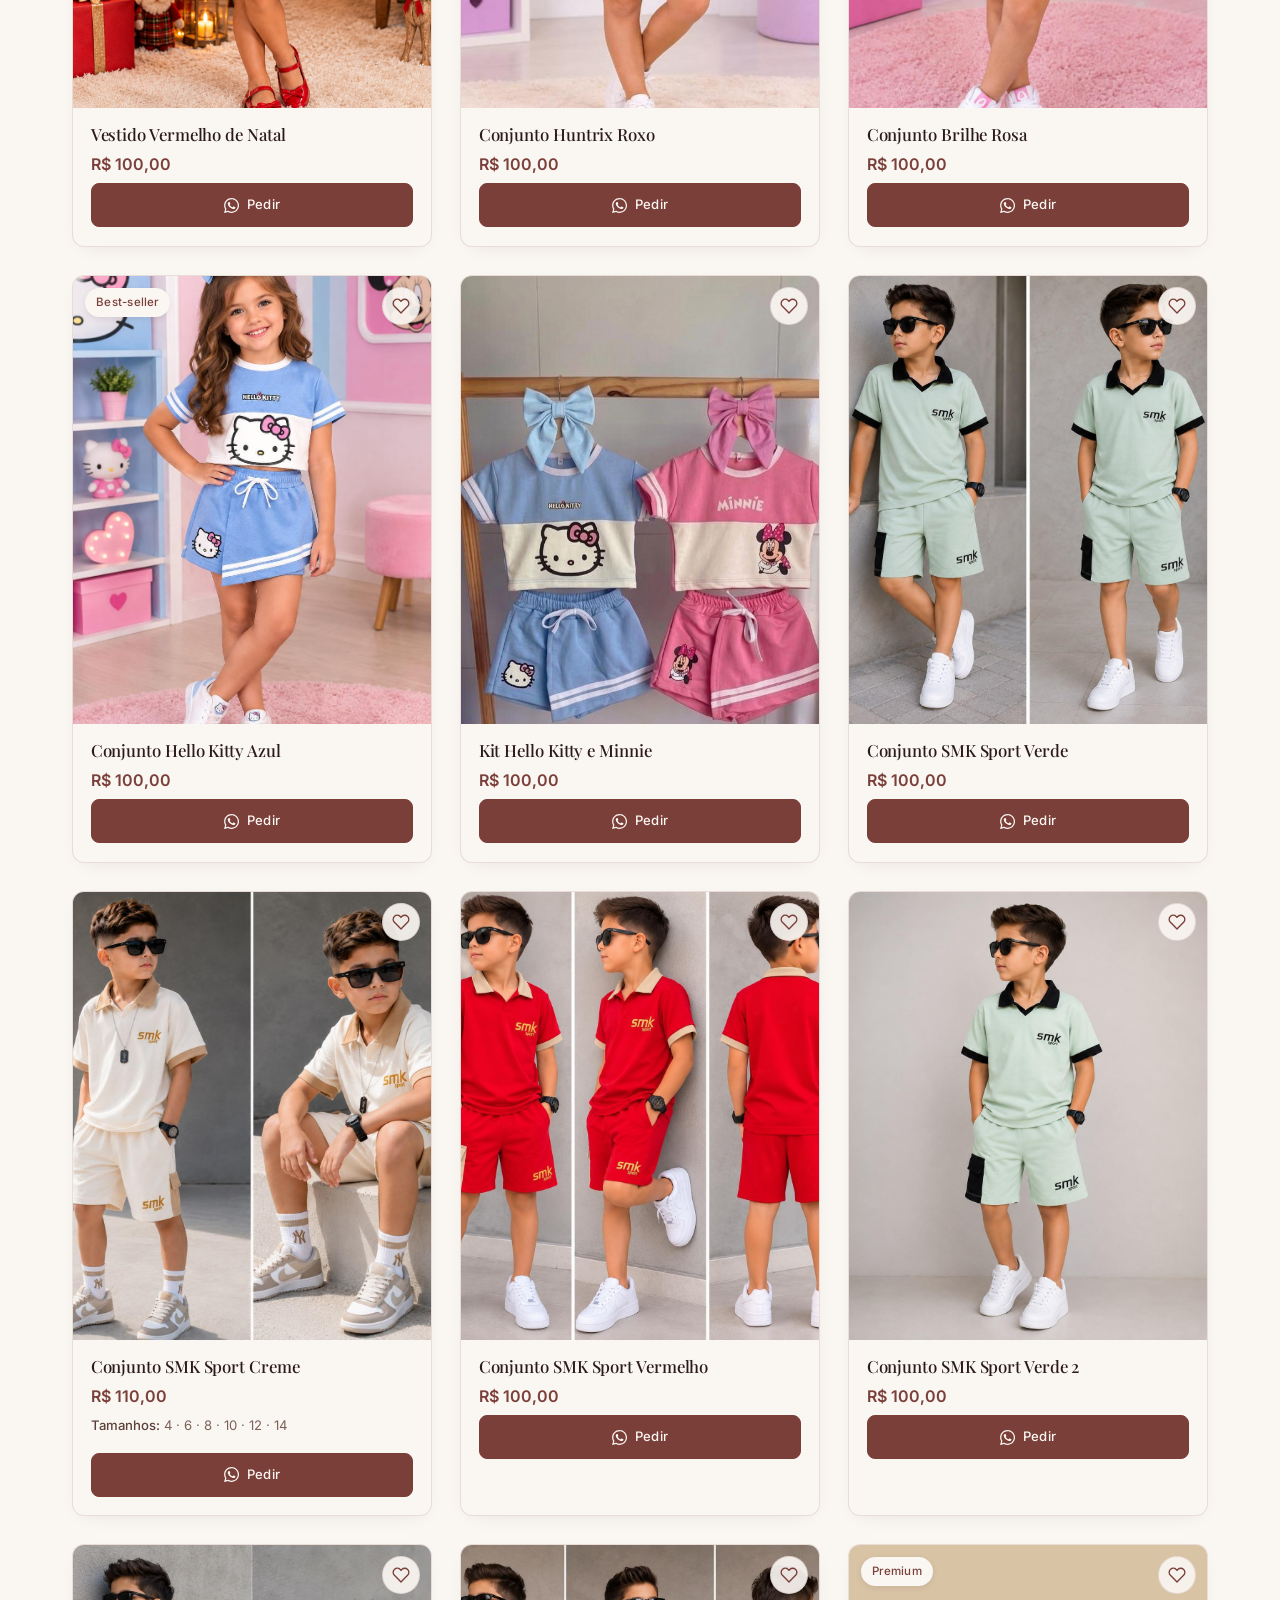
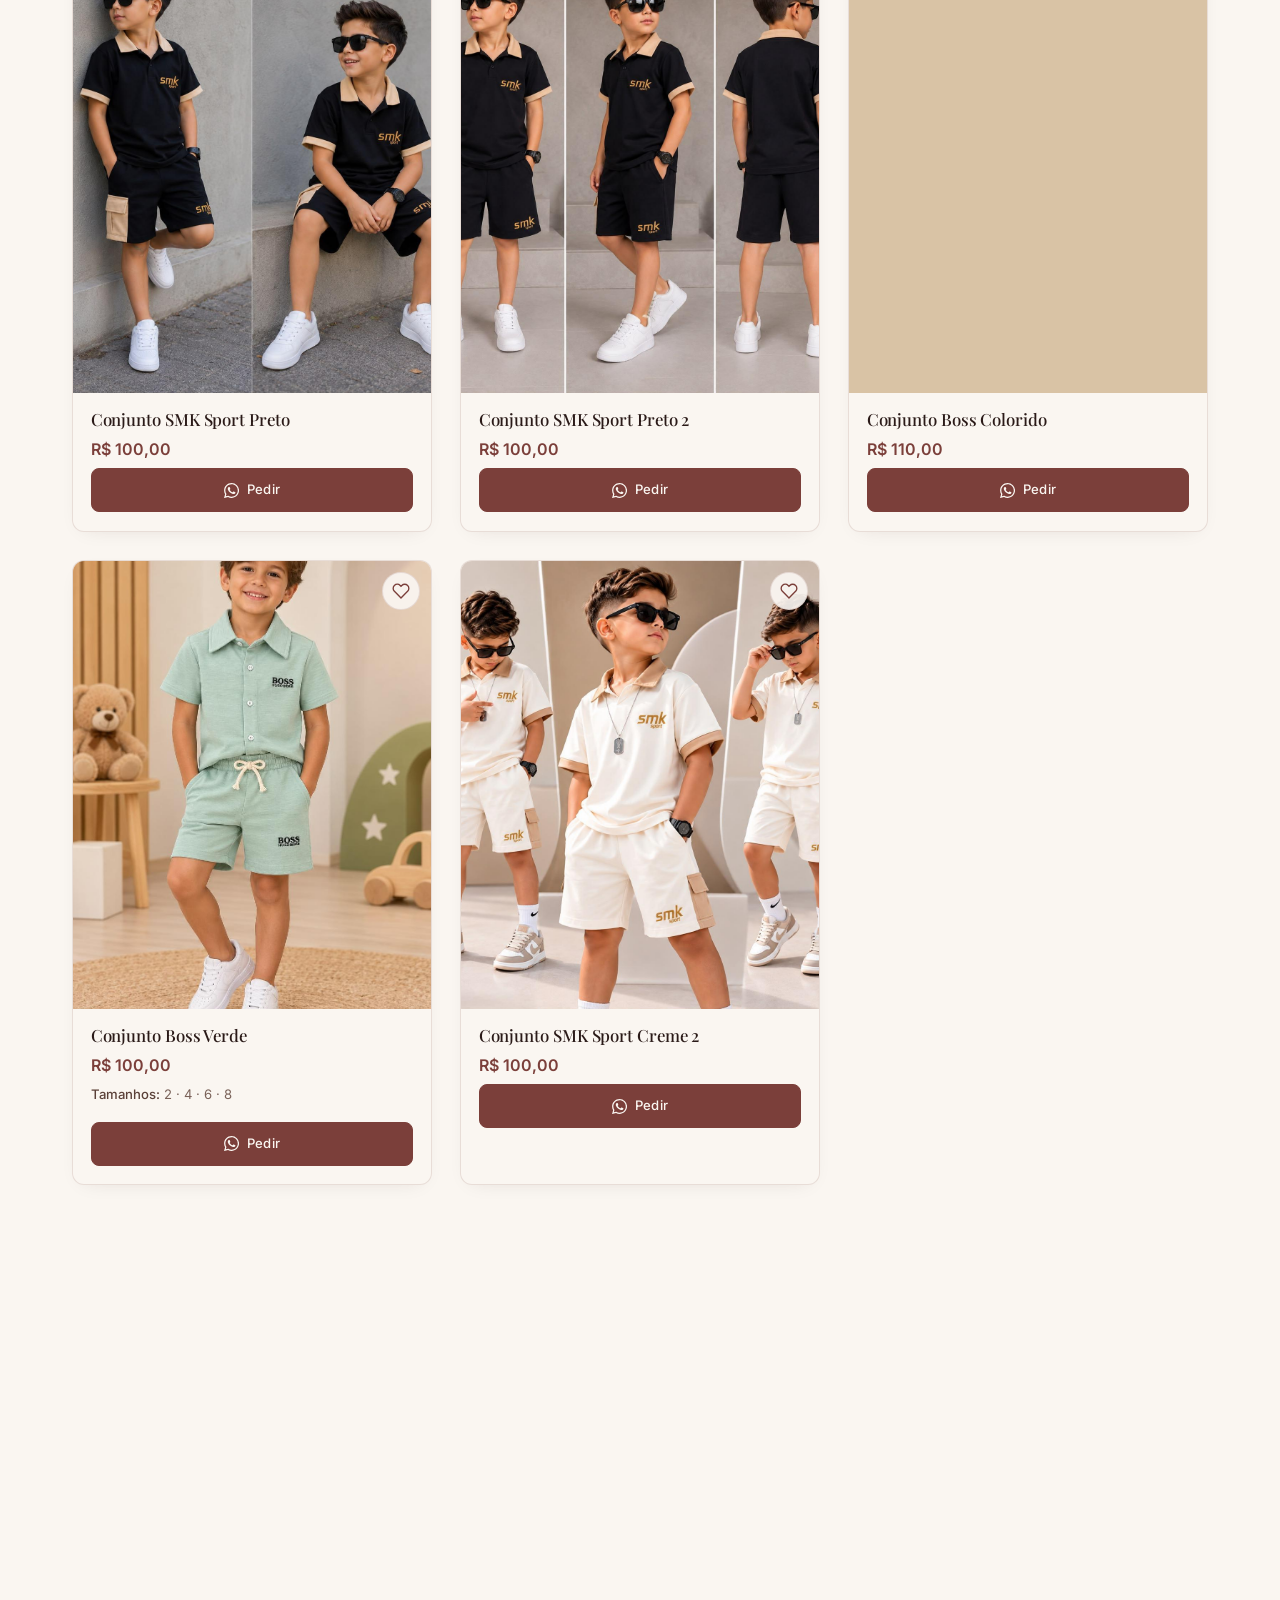
==== commit 0d795cd6: "whatsapp atualizado 2" ====
--- a/index.html
+++ b/index.html
@@ -6,7 +6,7 @@
   <meta name="theme-color" content="#7B3F3A">
 
   <!-- CHECKLIST ANTES DE PUBLICAR
-       [ ] Número do WhatsApp confirmado: (21) 98951-2181
+       [ ] Número do WhatsApp confirmado: (21) 99551-2261
        [ ] Fotos reais em /assets/ (WebP)
        [ ] products.json preenchido
        [ ] Horário de atendimento em #contato
@@ -14,7 +14,7 @@
 
   <title>Dominique Modas — Moda Infantil no Rio de Janeiro</title>
   <meta name="description" content="Moda infantil com conforto e charme para meninas e meninos. Atendimento próximo pelo WhatsApp e entrega sob consulta. Rio de Janeiro — RJ.">
-  <link rel="canonical" href="https://www.dominiquemodas.com.br/">
+  <link rel="canonical" href="https://dominique.rafaelcamposcontato7.workers.dev/">
 
   <link rel="icon" type="image/svg+xml" href="data:image/svg+xml,%3Csvg xmlns='http://www.w3.org/2000/svg' viewBox='0 0 64 64'%3E%3Crect width='64' height='64' rx='8' fill='%237B3F3A'/%3E%3Ctext x='32' y='42' text-anchor='middle' font-family='Georgia,serif' font-size='28' font-weight='600' fill='%23FAF6F1' letter-spacing='-1'%3EDM%3C/text%3E%3C/svg%3E">
   <link rel="apple-touch-icon" href="data:image/svg+xml,%3Csvg xmlns='http://www.w3.org/2000/svg' viewBox='0 0 64 64'%3E%3Crect width='64' height='64' rx='8' fill='%237B3F3A'/%3E%3Ctext x='32' y='42' text-anchor='middle' font-family='Georgia,serif' font-size='28' font-weight='600' fill='%23FAF6F1' letter-spacing='-1'%3EDM%3C/text%3E%3C/svg%3E">
@@ -25,16 +25,20 @@
   <meta property="og:site_name" content="Dominique Modas">
   <meta property="og:title" content="Dominique Modas — Elegância que veste a sua história">
   <meta property="og:description" content="Moda infantil para meninas e meninos com atendimento próximo pelo WhatsApp. Consulte as regiões de entrega.">
+  
+  <!-- TAGS DA IMAGEM CORRIGIDAS -->
+  <meta property="og:url" content="https://dominique.rafaelcamposcontato7.workers.dev/">
+  <meta property="og:image" content="https://dominique.rafaelcamposcontato7.workers.dev/assets/og-dominique.jpg">
   <meta property="og:image:secure_url" content="https://dominique.rafaelcamposcontato7.workers.dev/assets/og-dominique.jpg">
+  <meta property="og:image:type" content="image/jpeg">
   <meta property="og:image:width" content="1200">
   <meta property="og:image:height" content="630">
-  <meta property="og:url" content="https://www.dominiquemodas.com.br/">
   
   <!-- Twitter / X -->
   <meta name="twitter:card" content="summary_large_image">
   <meta name="twitter:title" content="Dominique Modas — Moda Infantil">
   <meta name="twitter:description" content="Peças infantis selecionadas, atendimento próximo e entrega sob consulta.">
-  <meta name="twitter:image" content="https://www.dominiquemodas.com.br/assets/og-dominique.jpg">
+  <meta name="twitter:image" content="https://dominique.rafaelcamposcontato7.workers.dev/assets/og-dominique.jpg">
 
   <link rel="preload" as="image" href="assets/hero.webp" fetchpriority="high">
 
@@ -63,9 +67,9 @@
     "name": "Dominique Modas",
     "alternateName": "Dominique Kids",
     "description": "Loja de moda infantil para meninas e meninos. Atendimento pelo WhatsApp e entrega sob consulta.",
-    "url": "https://www.dominiquemodas.com.br/",
-    "telephone": "+55 21 98951-2181",
-    "image": "https://www.dominiquemodas.com.br/assets/og-dominique.jpg",
+    "url": "https://dominique.rafaelcamposcontato7.workers.dev/",
+    "telephone": "+55 21 99551-2261",
+    "image": "https://dominique.rafaelcamposcontato7.workers.dev/assets/og-dominique.jpg",
     "address": {
       "@type": "PostalAddress",
       "addressLocality": "Rio de Janeiro",
@@ -113,7 +117,7 @@
         <li><a href="#produtos" data-goto-cat="meninos" data-nav>Meninos</a></li>
         <li><a href="#contato" data-nav>Contato</a></li>
       </ul>
-      <a class="btn btn--primary nav__cta" href="https://wa.me/5521989512181"
+      <a class="btn btn--primary nav__cta" href="https://wa.me/5521995512261"
          data-wa data-wa-mensagem="Olá! Vi o site da Dominique Modas e gostaria de saber mais."
          target="_blank" rel="noopener noreferrer">
         <svg class="icone-wa" aria-hidden="true" viewBox="0 0 24 24"><path fill="currentColor" d="M17.47 14.38c-.3-.15-1.76-.87-2.03-.97-.27-.1-.47-.15-.67.15-.2.3-.77.97-.94 1.16-.17.2-.35.22-.64.08-.3-.15-1.25-.46-2.39-1.48-.88-.79-1.48-1.76-1.65-2.06-.17-.3-.02-.46.13-.6.13-.14.3-.35.45-.52.15-.17.2-.3.3-.5.1-.2.05-.37-.03-.52-.07-.15-.67-1.61-.92-2.21-.24-.58-.49-.5-.67-.51-.17-.01-.37-.01-.57-.01-.2 0-.52.07-.79.37-.27.3-1.04 1.02-1.04 2.48 0 1.46 1.07 2.88 1.21 3.07.15.2 2.1 3.2 5.08 4.49.71.31 1.26.49 1.69.62.71.23 1.36.2 1.87.12.57-.09 1.76-.72 2.01-1.41.25-.7.25-1.29.17-1.41-.07-.12-.27-.2-.57-.35M12.05 21.79h-.01a9.87 9.87 0 0 1-5.03-1.38l-.36-.21-3.74.98 1-3.65-.24-.37a9.86 9.86 0 0 1-1.51-5.26c0-5.45 4.44-9.88 9.89-9.88 2.64 0 5.12 1.03 6.99 2.9a9.83 9.83 0 0 1 2.89 6.99c0 5.45-4.44 9.88-9.88 9.88m8.41-18.3A11.82 11.82 0 0 0 12.05 0C5.5 0 .16 5.34.16 11.9c0 2.1.55 4.14 1.59 5.94L.06 24l6.31-1.65a11.88 11.88 0 0 0 5.68 1.45h.01c6.55 0 11.89-5.34 11.89-11.9a11.82 11.82 0 0 0-3.48-8.41"/></svg>
@@ -159,7 +163,7 @@
           feita com carinho, direto do Rio de Janeiro.
         </p>
         <div class="hero__actions">
-          <a class="btn btn--primary" href="https://wa.me/5521989512181"
+          <a class="btn btn--primary" href="https://wa.me/5521995512261"
              data-wa data-wa-mensagem="Olá! Vi o site da Dominique Modas e gostaria de saber mais sobre as peças."
              target="_blank" rel="noopener noreferrer">
             <svg class="icone-wa" aria-hidden="true" viewBox="0 0 24 24"><path fill="currentColor" d="M17.47 14.38c-.3-.15-1.76-.87-2.03-.97-.27-.1-.47-.15-.67.15-.2.3-.77.97-.94 1.16-.17.2-.35.22-.64.08-.3-.15-1.25-.46-2.39-1.48-.88-.79-1.48-1.76-1.65-2.06-.17-.3-.02-.46.13-.6.13-.14.3-.35.45-.52.15-.17.2-.3.3-.5.1-.2.05-.37-.03-.52-.07-.15-.67-1.61-.92-2.21-.24-.58-.49-.5-.67-.51-.17-.01-.37-.01-.57-.01-.2 0-.52.07-.79.37-.27.3-1.04 1.02-1.04 2.48 0 1.46 1.07 2.88 1.21 3.07.15.2 2.1 3.2 5.08 4.49.71.31 1.26.49 1.69.62.71.23 1.36.2 1.87.12.57-.09 1.76-.72 2.01-1.41.25-.7.25-1.29.17-1.41-.07-.12-.27-.2-.57-.35M12.05 21.79h-.01a9.87 9.87 0 0 1-5.03-1.38l-.36-.21-3.74.98 1-3.65-.24-.37a9.86 9.86 0 0 1-1.51-5.26c0-5.45 4.44-9.88 9.89-9.88 2.64 0 5.12 1.03 6.99 2.9a9.83 9.83 0 0 1 2.89 6.99c0 5.45-4.44 9.88-9.88 9.88m8.41-18.3A11.82 11.82 0 0 0 12.05 0C5.5 0 .16 5.34.16 11.9c0 2.1.55 4.14 1.59 5.94L.06 24l6.31-1.65a11.88 11.88 0 0 0 5.68 1.45h.01c6.55 0 11.89-5.34 11.89-11.9a11.82 11.82 0 0 0-3.48-8.41"/></svg>
@@ -249,7 +253,7 @@
         <p class="section-eyebrow">Fale com a gente</p>
         <h2 class="section-title section-title--left">Vamos conversar sobre o próximo look?</h2>
         <p>Chame no WhatsApp para tirar dúvidas, ver mais fotos ou fechar o pedido. A gente responde com carinho.</p>
-        <a class="btn btn--primary btn--lg" href="https://wa.me/5521989512181"
+        <a class="btn btn--primary btn--lg" href="https://wa.me/5521995512261"
            data-wa data-wa-mensagem="Olá! Vi o site da Dominique Modas e gostaria de conversar sobre uma peça."
            target="_blank" rel="noopener noreferrer">
           <svg class="icone-wa" aria-hidden="true" viewBox="0 0 24 24"><path fill="currentColor" d="M17.47 14.38c-.3-.15-1.76-.87-2.03-.97-.27-.1-.47-.15-.67.15-.2.3-.77.97-.94 1.16-.17.2-.35.22-.64.08-.3-.15-1.25-.46-2.39-1.48-.88-.79-1.48-1.76-1.65-2.06-.17-.3-.02-.46.13-.6.13-.14.3-.35.45-.52.15-.17.2-.3.3-.5.1-.2.05-.37-.03-.52-.07-.15-.67-1.61-.92-2.21-.24-.58-.49-.5-.67-.51-.17-.01-.37-.01-.57-.01-.2 0-.52.07-.79.37-.27.3-1.04 1.02-1.04 2.48 0 1.46 1.07 2.88 1.21 3.07.15.2 2.1 3.2 5.08 4.49.71.31 1.26.49 1.69.62.71.23 1.36.2 1.87.12.57-.09 1.76-.72 2.01-1.41.25-.7.25-1.29.17-1.41-.07-.12-.27-.2-.57-.35M12.05 21.79h-.01a9.87 9.87 0 0 1-5.03-1.38l-.36-.21-3.74.98 1-3.65-.24-.37a9.86 9.86 0 0 1-1.51-5.26c0-5.45 4.44-9.88 9.89-9.88 2.64 0 5.12 1.03 6.99 2.9a9.83 9.83 0 0 1 2.89 6.99c0 5.45-4.44 9.88-9.88 9.88m8.41-18.3A11.82 11.82 0 0 0 12.05 0C5.5 0 .16 5.34.16 11.9c0 2.1.55 4.14 1.59 5.94L.06 24l6.31-1.65a11.88 11.88 0 0 0 5.68 1.45h.01c6.55 0 11.89-5.34 11.89-11.9a11.82 11.82 0 0 0-3.48-8.41"/></svg>
@@ -262,7 +266,7 @@
           <span class="contact__icon" aria-hidden="true">
             <svg viewBox="0 0 24 24" fill="none" stroke="currentColor" stroke-width="1.6" stroke-linecap="round" stroke-linejoin="round"><path d="M22 16.9v3a2 2 0 0 1-2.2 2 19.8 19.8 0 0 1-8.6-3.1 19.5 19.5 0 0 1-6-6A19.8 19.8 0 0 1 2.1 4.2 2 2 0 0 1 4.1 2h3a2 2 0 0 1 2 1.7c.1 1 .4 1.9.7 2.8a2 2 0 0 1-.5 2.1L8 10a16 16 0 0 0 6 6l1.4-1.3a2 2 0 0 1 2.1-.5c.9.3 1.8.6 2.8.7a2 2 0 0 1 1.7 2z"/></svg>
           </span>
-          <div><strong>WhatsApp</strong><a href="https://wa.me/5521989512181" target="_blank" rel="noopener noreferrer">(21) 98951-2181</a></div>
+          <div><strong>WhatsApp</strong><a href="https://wa.me/5521995512261" target="_blank" rel="noopener noreferrer">(21) 99551-2261</a></div>
         </li>
         <li>
           <span class="contact__icon" aria-hidden="true">
@@ -321,7 +325,7 @@
 
     <div class="footer__contact">
       <h4>Fale com a gente</h4>
-      <a href="https://wa.me/5521989512181" target="_blank" rel="noopener noreferrer">WhatsApp (21) 98951-2181</a>
+      <a href="https://wa.me/5521995512261" target="_blank" rel="noopener noreferrer">WhatsApp (21) 99551-2261</a>
       <a href="https://www.instagram.com/dominique.modas/" target="_blank" rel="noopener noreferrer">@dominique.modas</a>
       <a href="https://www.facebook.com/dominiquekids" target="_blank" rel="noopener noreferrer">Facebook — Dominique Kids</a>
     </div>
@@ -338,7 +342,7 @@
   <span class="fav-float__count" id="fav-count" aria-live="polite">0</span>
 </button>
 
-<a class="wa-float" href="https://wa.me/5521989512181"
+<a class="wa-float" href="https://wa.me/5521995512261"
    data-wa data-wa-mensagem="Olá! Vi o site da Dominique Modas e gostaria de saber mais."
    target="_blank" rel="noopener noreferrer"
    aria-label="Falar com a Dominique Modas no WhatsApp">
